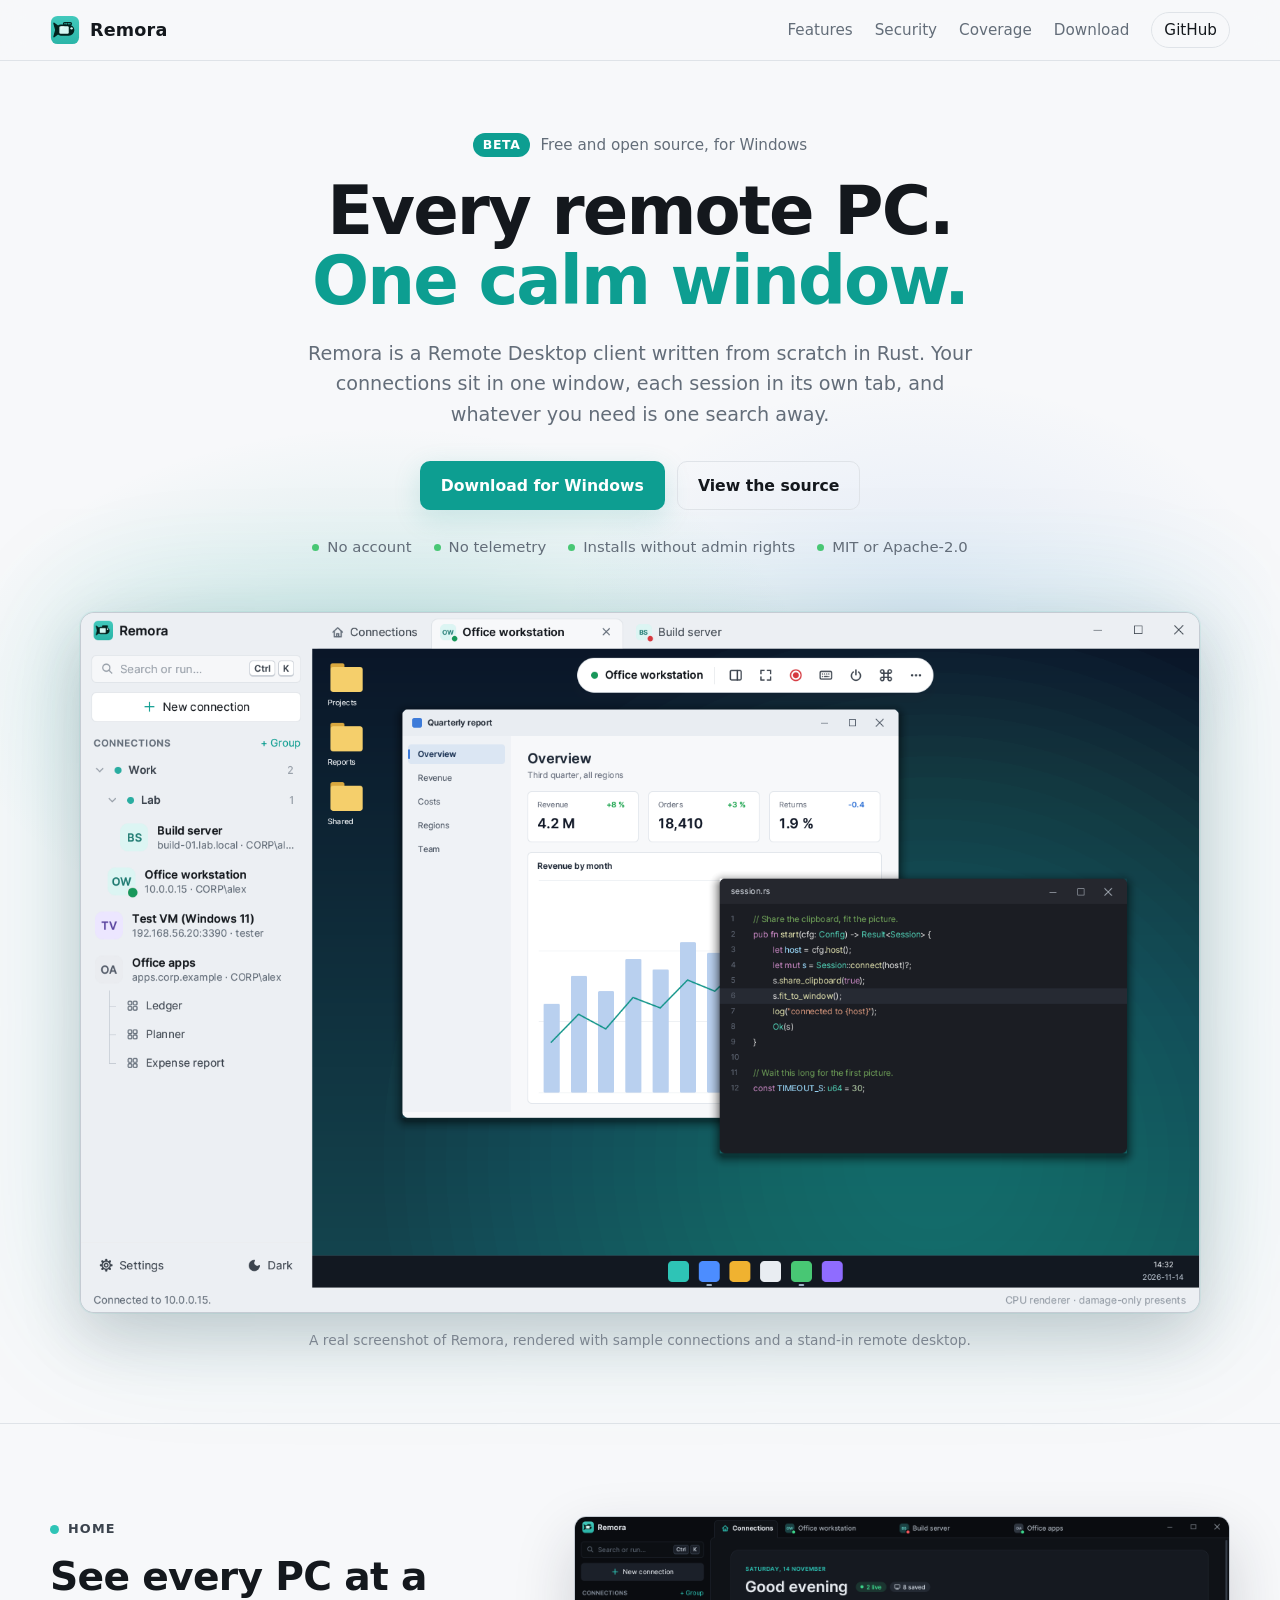
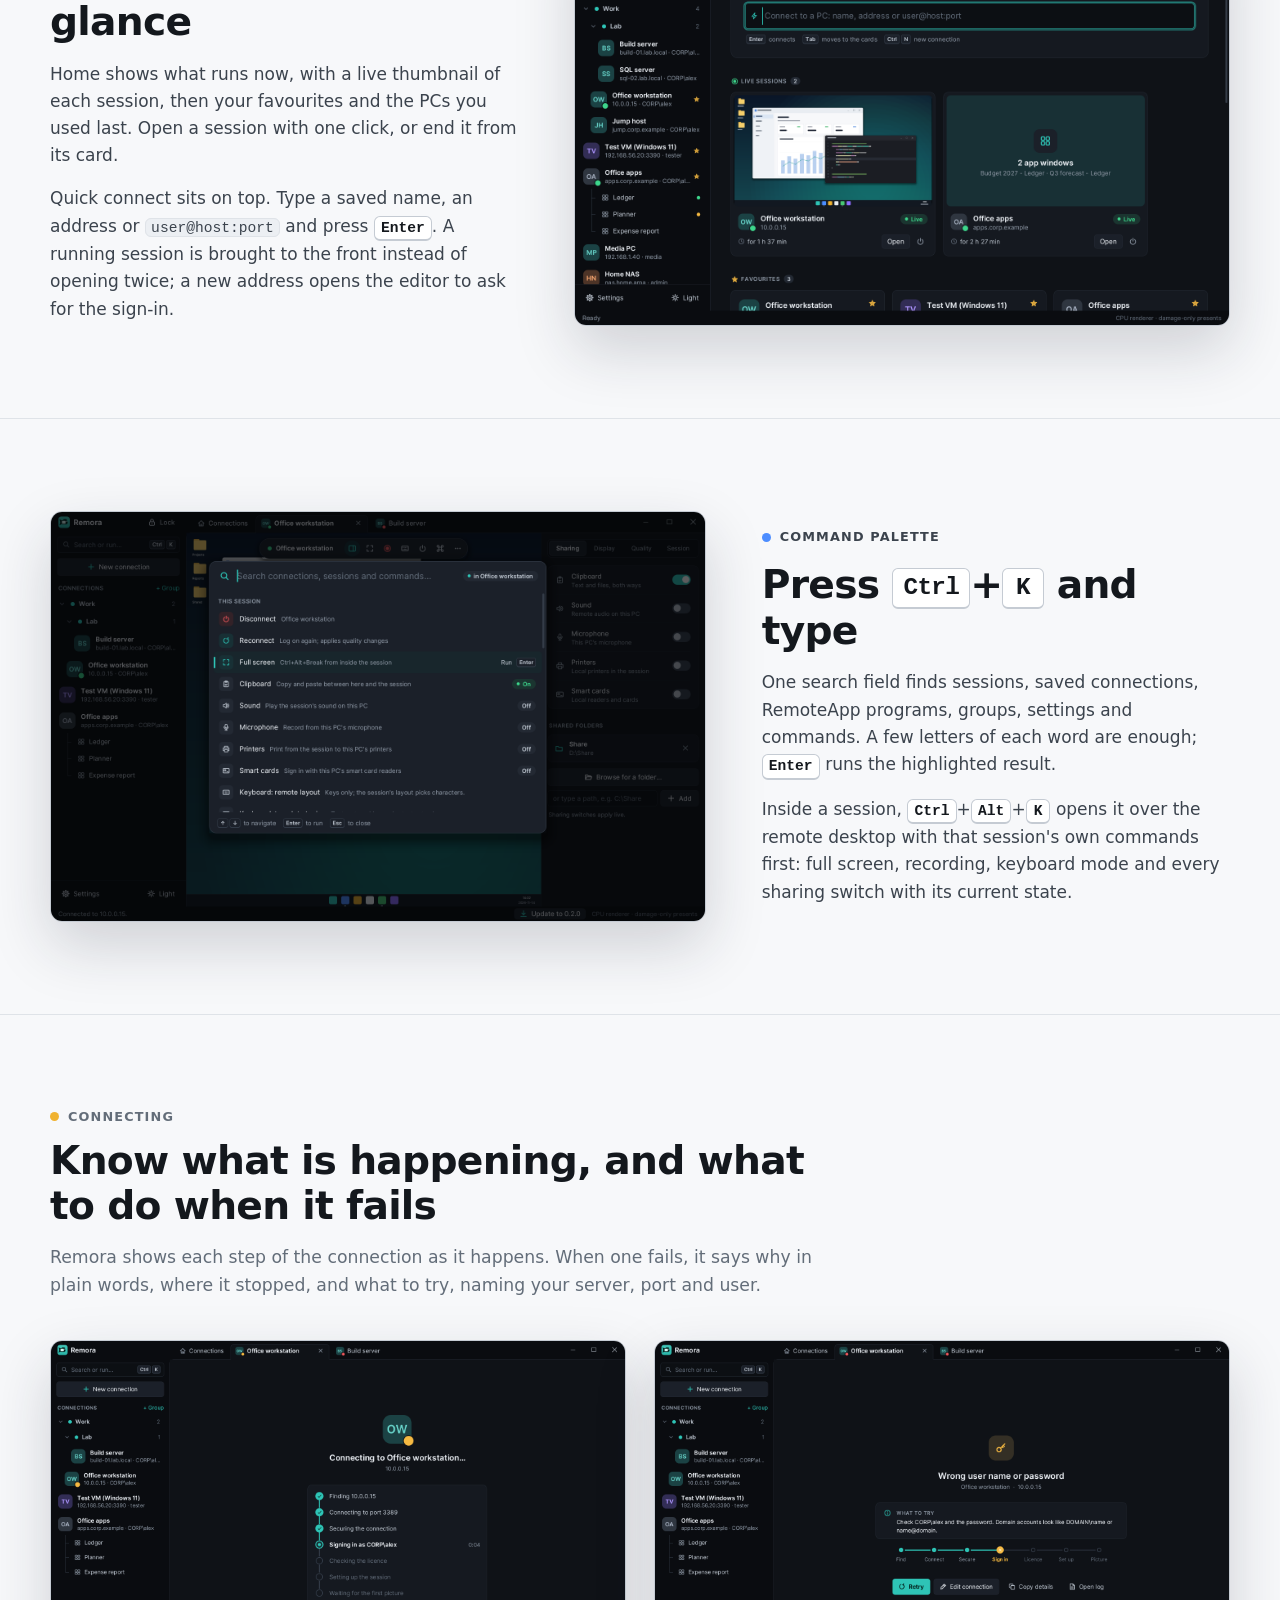
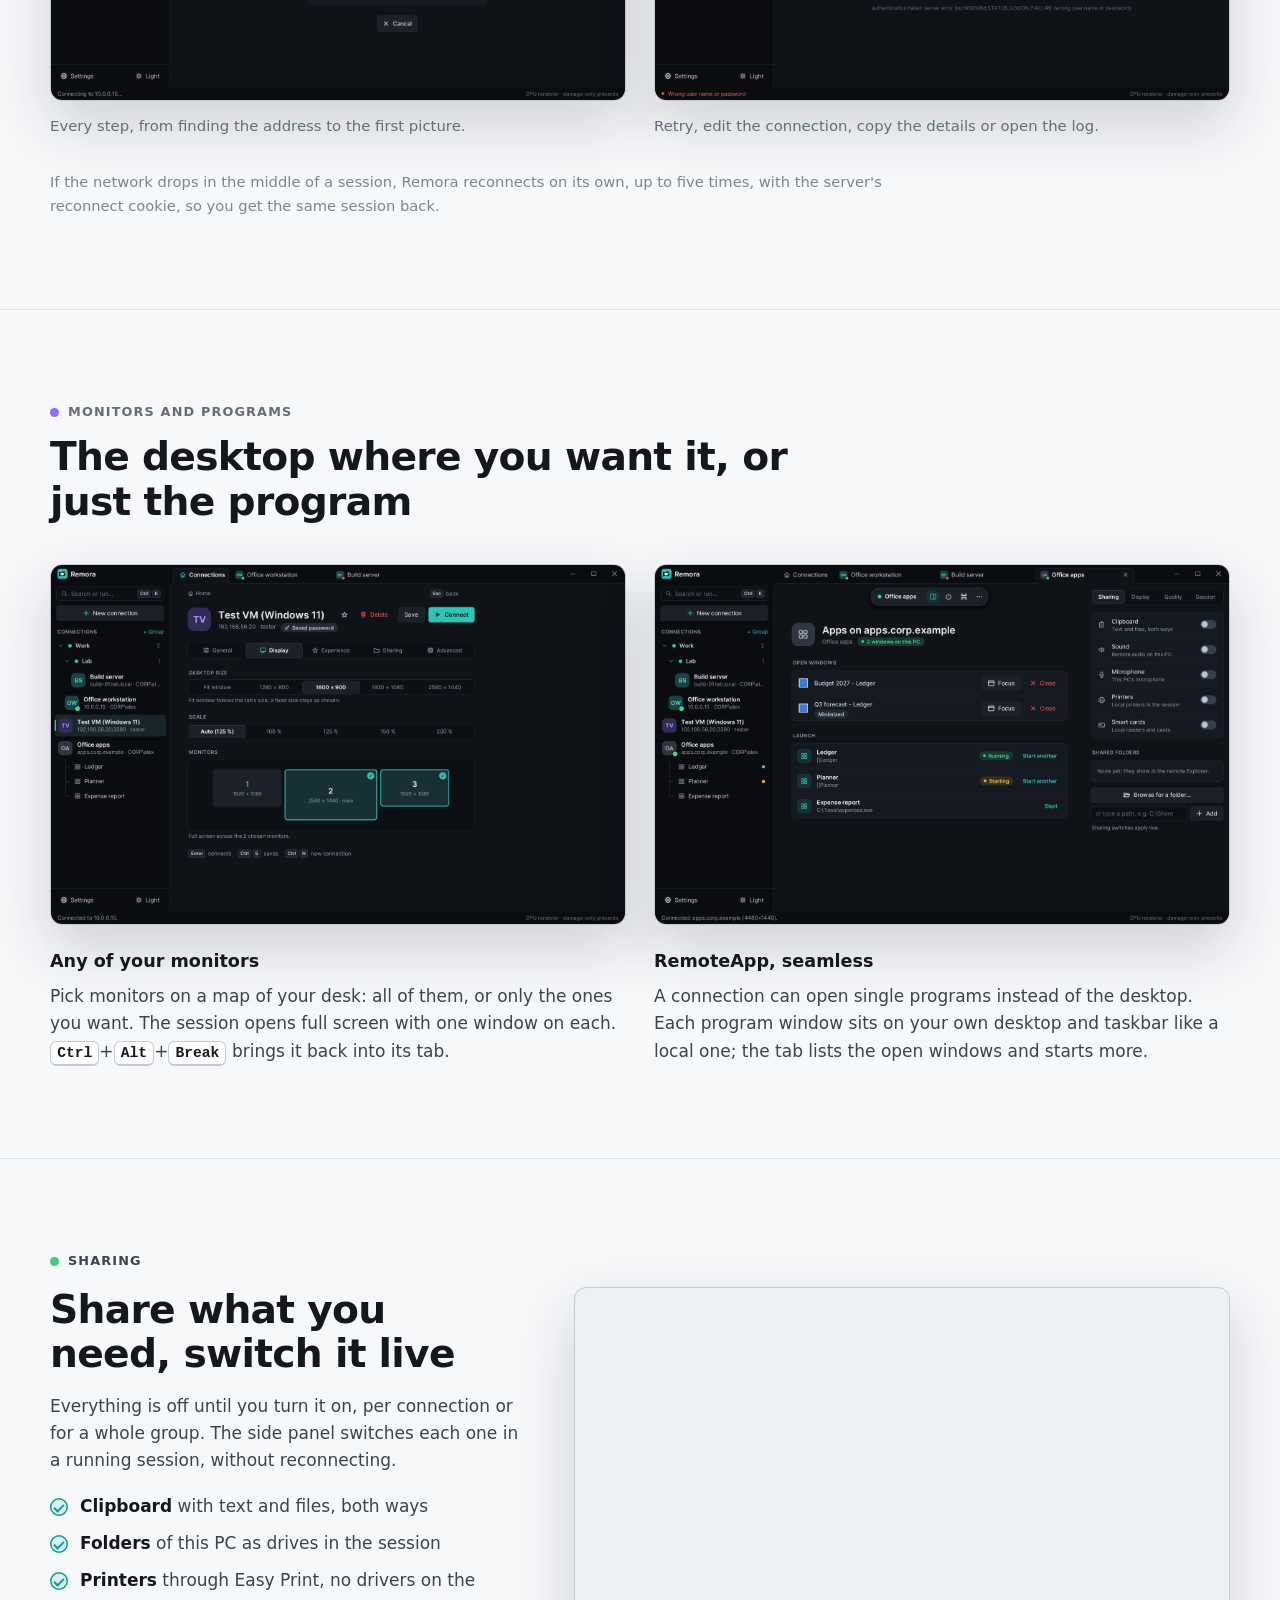
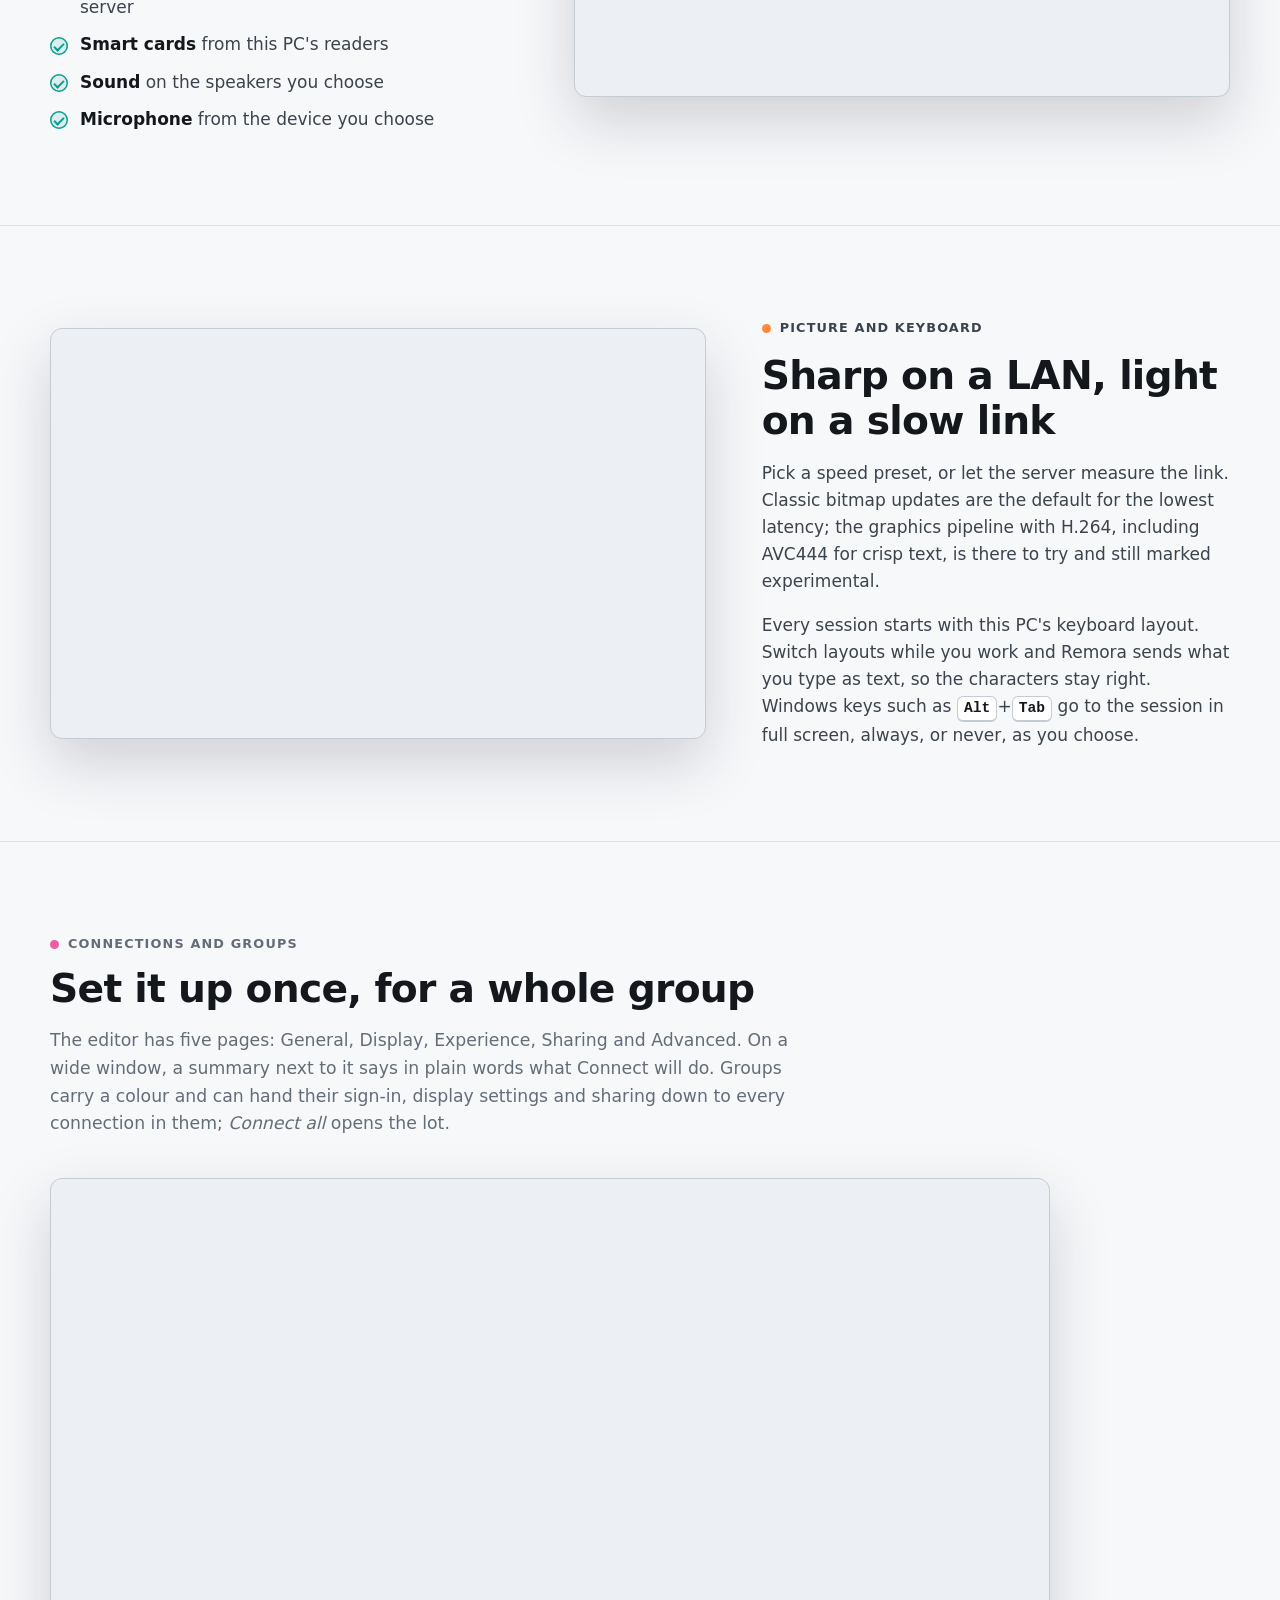
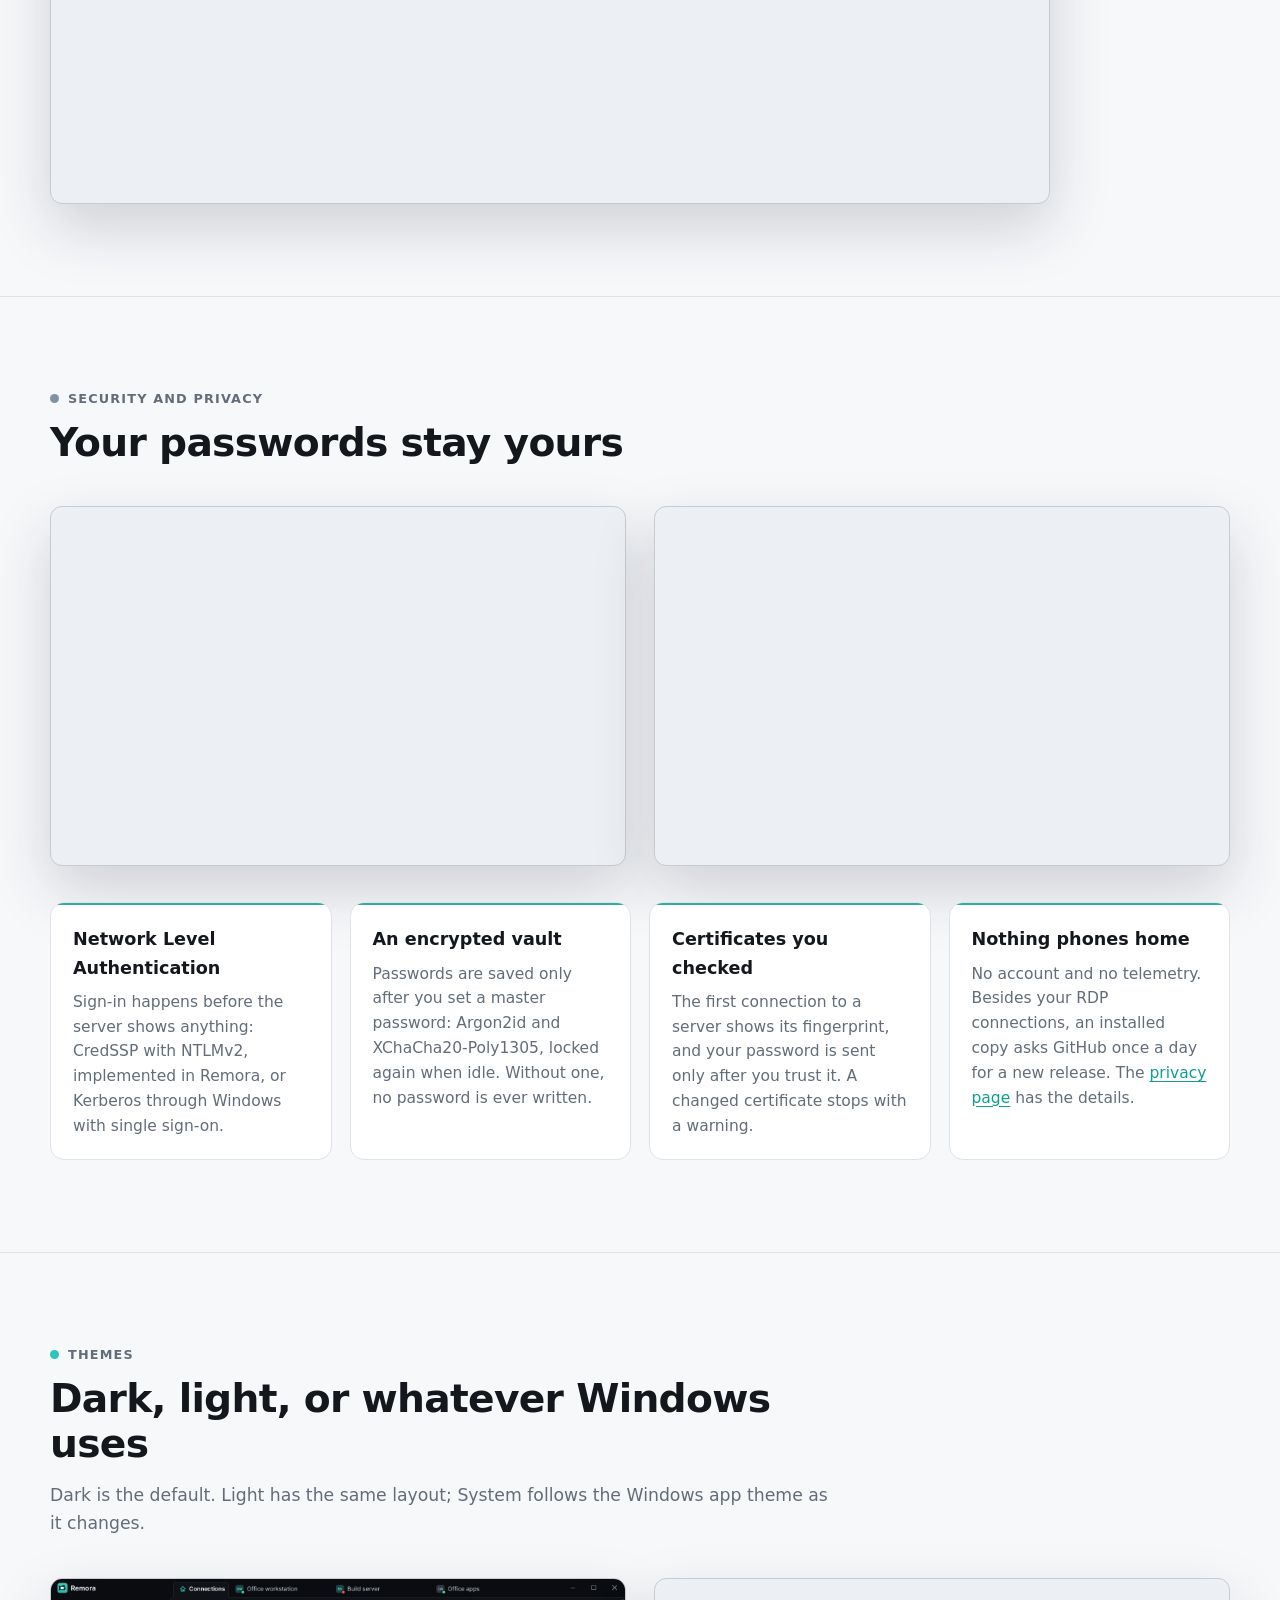
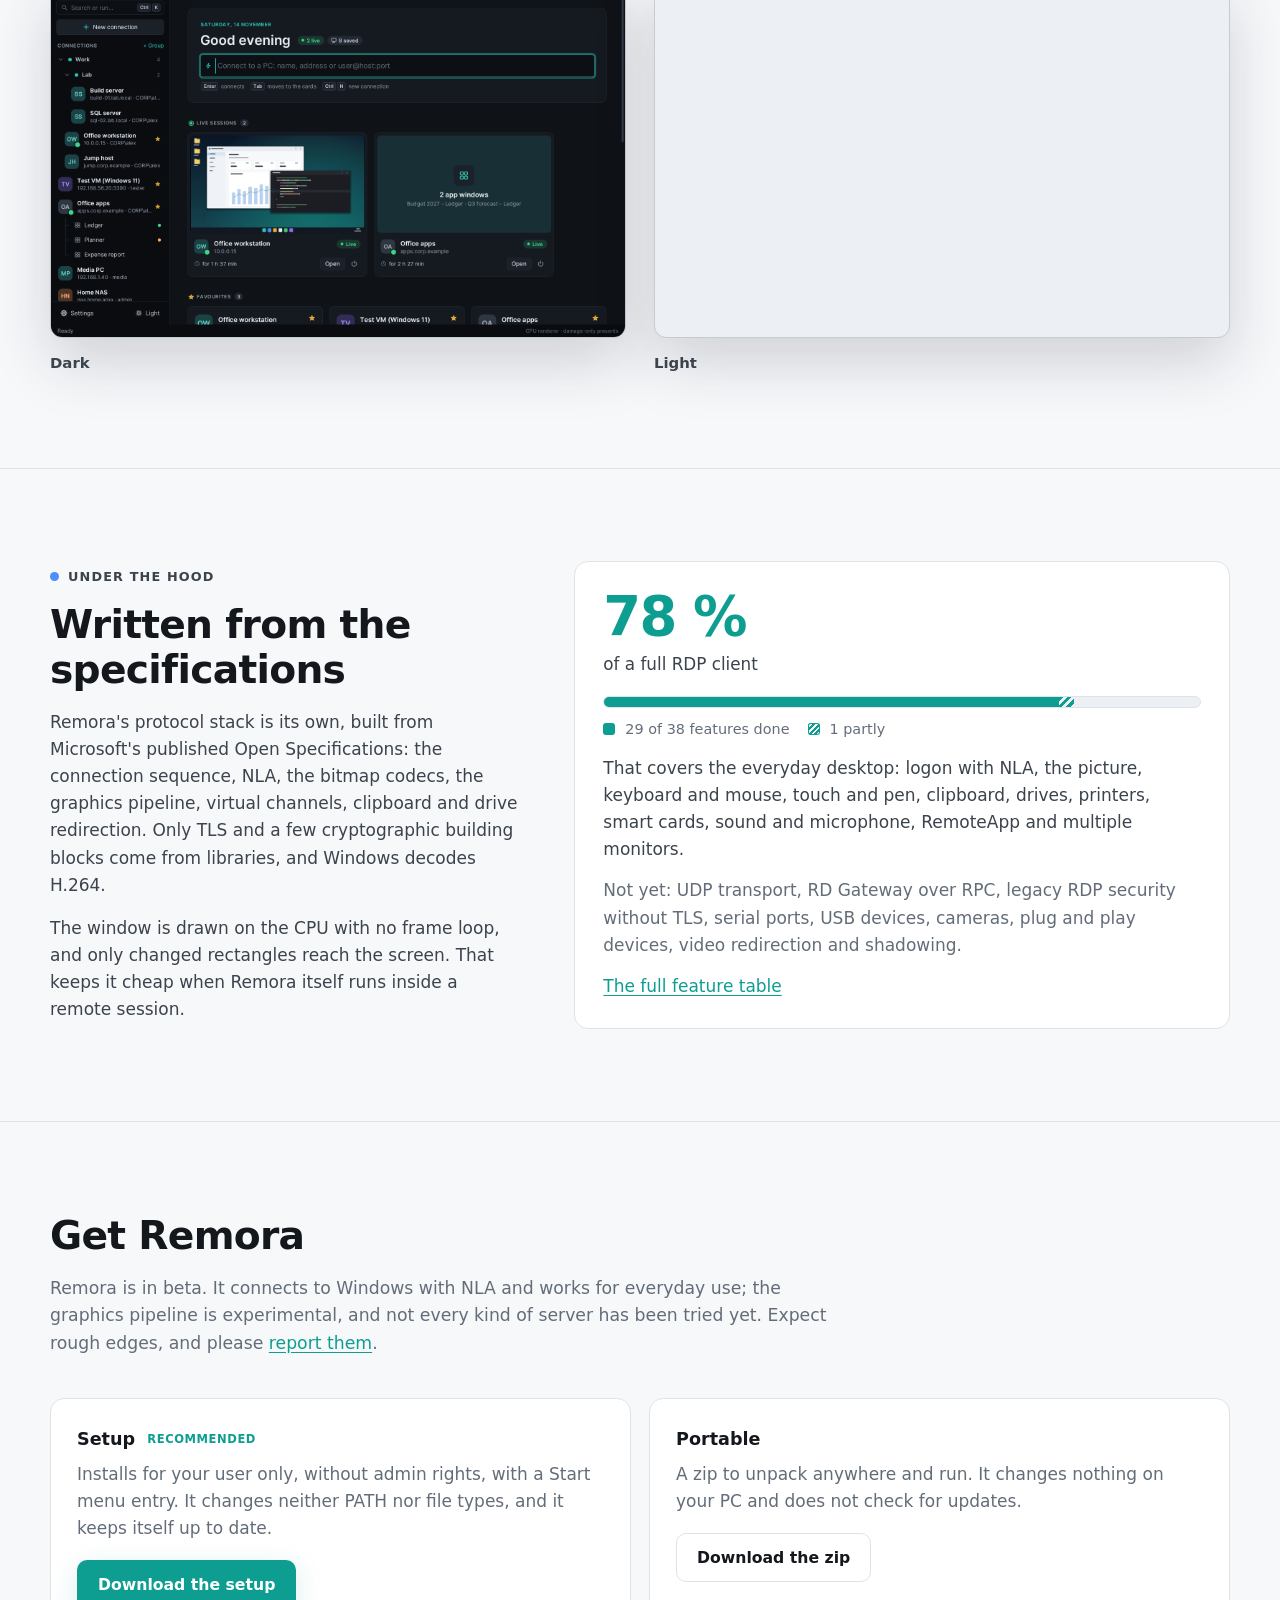
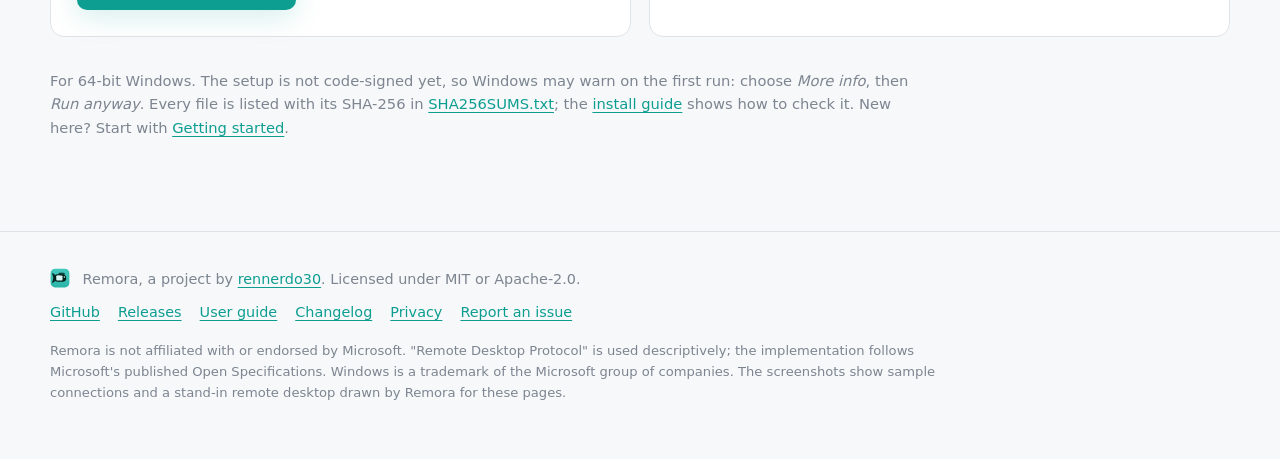
==== website/index.html @ 35a65d6d "website: remora.renner.dev, with a manual GitHub Pages workflow (RDP-34) A static landing page in th" ====
<!doctype html>
<html lang="en">
<head>
  <meta charset="utf-8">
  <meta name="viewport" content="width=device-width, initial-scale=1">
  <title>Remora: every remote PC in one window</title>
  <meta name="description" content="Remora is a free, open-source Remote Desktop client for Windows, written from scratch in Rust. Every connection in one window, live thumbnails, a command palette, live sharing switches and an encrypted password vault.">
  <meta name="color-scheme" content="dark light">
  <meta name="theme-color" content="#0a0c10" media="(prefers-color-scheme: dark)">
  <meta name="theme-color" content="#eceff3" media="(prefers-color-scheme: light)">
  <meta http-equiv="Content-Security-Policy" content="default-src 'self'; img-src 'self'; style-src 'self'; script-src 'self'; connect-src https://api.github.com; base-uri 'none'; form-action 'none'">
  <link rel="canonical" href="https://remora.renner.dev/">
  <link rel="icon" href="/favicon.ico" sizes="any">
  <link rel="icon" href="assets/logo.svg" type="image/svg+xml">
  <link rel="apple-touch-icon" href="assets/icon-180.png">
  <link rel="manifest" href="site.webmanifest">
  <meta property="og:title" content="Remora">
  <meta property="og:description" content="Every remote PC in one window. A free Remote Desktop client for Windows, written from scratch in Rust.">
  <meta property="og:type" content="website">
  <meta property="og:url" content="https://remora.renner.dev/">
  <meta property="og:image" content="https://remora.renner.dev/assets/og.jpg">
  <meta name="twitter:card" content="summary_large_image">
  <link rel="stylesheet" href="style.css">
  <script src="releases.js" defer></script>
</head>
<body>
  <a class="skip" href="#main">Skip to content</a>

  <header class="top">
    <a class="brand" href="#top" aria-label="Remora home">
      <img src="assets/logo.svg" width="30" height="30" alt="">
      <span>Remora</span>
    </a>
    <nav aria-label="Sections">
      <a href="#features">Features</a>
      <a href="#security">Security</a>
      <a href="#coverage">Coverage</a>
      <a href="#download">Download</a>
      <a class="nav-gh" href="https://github.com/rennerdo30/rdp-rs">GitHub</a>
    </nav>
  </header>

  <main id="main">
    <section class="hero" id="top" aria-labelledby="hero-title">
      <div class="hero-copy">
        <p class="kicker"><span class="pill">Beta</span> Free and open source, for Windows</p>
        <h1 id="hero-title">Every remote PC. <em>One calm window.</em></h1>
        <p class="lede">Remora is a Remote Desktop client written from scratch in Rust. Your connections sit in one window, each session in its own tab, and whatever you need is one search away.</p>
        <div class="cta">
          <a class="btn btn-primary" href="#download" data-release="setup">Download for Windows</a>
          <a class="btn btn-ghost" href="https://github.com/rennerdo30/rdp-rs">View the source</a>
        </div>
        <ul class="facts" aria-label="At a glance">
          <li>No account</li>
          <li>No telemetry</li>
          <li>Installs without admin rights</li>
          <li>MIT or Apache-2.0</li>
        </ul>
      </div>
      <figure class="shot shot-hero">
        <picture>
          <source media="(prefers-color-scheme: light)" srcset="assets/shots/hero-light.webp">
          <img src="assets/shots/hero.webp" width="1600" height="1000" alt="Remora with a session open: the connections sidebar on the left, the remote desktop in a tab, and the floating session toolbar at the top with full screen, record, Ctrl+Alt+Del, disconnect and the command palette.">
        </picture>
      </figure>
      <p class="caption">A real screenshot of Remora, rendered with sample connections and a stand-in remote desktop.</p>
    </section>

    <section class="band" id="features" aria-labelledby="home-title">
      <div class="split">
        <div class="prose">
          <p class="eyebrow"><span class="dot dot-teal"></span>Home</p>
          <h2 id="home-title">See every PC at a glance</h2>
          <p>Home shows what runs now, with a live thumbnail of each session, then your favourites and the PCs you used last. Open a session with one click, or end it from its card.</p>
          <p>Quick connect sits on top. Type a saved name, an address or <code>user@host:port</code> and press <kbd>Enter</kbd>. A running session is brought to the front instead of opening twice; a new address opens the editor to ask for the sign-in.</p>
        </div>
        <figure class="shot">
          <img src="assets/shots/home.webp" width="1600" height="1000" loading="lazy" alt="The Home view: a quick connect field, two live sessions with thumbnails and their running time, and the favourites below.">
        </figure>
      </div>
    </section>

    <section class="band" aria-labelledby="palette-title">
      <div class="split split-rev">
        <figure class="shot">
          <img src="assets/shots/palette.webp" width="1600" height="1000" loading="lazy" alt="The command palette over a session, listing this session's commands: disconnect, reconnect, full screen, and the clipboard, sound, microphone, printer and smart card switches with their state.">
        </figure>
        <div class="prose">
          <p class="eyebrow"><span class="dot dot-blue"></span>Command palette</p>
          <h2 id="palette-title">Press <kbd>Ctrl</kbd>+<kbd>K</kbd> and type</h2>
          <p>One search field finds sessions, saved connections, RemoteApp programs, groups, settings and commands. A few letters of each word are enough; <kbd>Enter</kbd> runs the highlighted result.</p>
          <p>Inside a session, <kbd>Ctrl</kbd>+<kbd>Alt</kbd>+<kbd>K</kbd> opens it over the remote desktop with that session's own commands first: full screen, recording, keyboard mode and every sharing switch with its current state.</p>
        </div>
      </div>
    </section>

    <section class="band" aria-labelledby="steps-title">
      <div class="band-head">
        <p class="eyebrow"><span class="dot dot-amber"></span>Connecting</p>
        <h2 id="steps-title">Know what is happening, and what to do when it fails</h2>
        <p class="intro">Remora shows each step of the connection as it happens. When one fails, it says why in plain words, where it stopped, and what to try, naming your server, port and user.</p>
      </div>
      <div class="pair">
        <figure class="shot">
          <img src="assets/shots/connecting.webp" width="1600" height="1000" loading="lazy" alt="Connecting to Office workstation: finding the address, connecting to port 3389 and securing the connection are done; signing in is in progress after four seconds; the licence, session setup and first picture are still to come.">
          <figcaption>Every step, from finding the address to the first picture.</figcaption>
        </figure>
        <figure class="shot">
          <img src="assets/shots/failed.webp" width="1600" height="1000" loading="lazy" alt="Wrong user name or password: a hint to check CORP\alex and the password, the steps with Sign in marked as where it stopped, and the buttons Retry, Edit connection, Copy details and Open log.">
          <figcaption>Retry, edit the connection, copy the details or open the log.</figcaption>
        </figure>
      </div>
      <p class="fine">If the network drops in the middle of a session, Remora reconnects on its own, up to five times, with the server's reconnect cookie, so you get the same session back.</p>
    </section>

    <section class="band" aria-labelledby="screens-title">
      <div class="band-head">
        <p class="eyebrow"><span class="dot dot-violet"></span>Monitors and programs</p>
        <h2 id="screens-title">The desktop where you want it, or just the program</h2>
      </div>
      <div class="pair">
        <article class="card-shot">
          <figure class="shot">
            <img src="assets/shots/monitors.webp" width="1600" height="1000" loading="lazy" alt="The connection editor's Display page: desktop size, scale, and a map of three monitors with two of them chosen.">
          </figure>
          <h3>Any of your monitors</h3>
          <p>Pick monitors on a map of your desk: all of them, or only the ones you want. The session opens full screen with one window on each. <kbd>Ctrl</kbd>+<kbd>Alt</kbd>+<kbd>Break</kbd> brings it back into its tab.</p>
        </article>
        <article class="card-shot">
          <figure class="shot">
            <img src="assets/shots/remoteapp.webp" width="1600" height="1000" loading="lazy" alt="A RemoteApp session: two open program windows with Focus and Close, and the programs to launch, one running and one starting.">
          </figure>
          <h3>RemoteApp, seamless</h3>
          <p>A connection can open single programs instead of the desktop. Each program window sits on your own desktop and taskbar like a local one; the tab lists the open windows and starts more.</p>
        </article>
      </div>
    </section>

    <section class="band" aria-labelledby="sharing-title">
      <div class="split">
        <div class="prose">
          <p class="eyebrow"><span class="dot dot-green"></span>Sharing</p>
          <h2 id="sharing-title">Share what you need, switch it live</h2>
          <p>Everything is off until you turn it on, per connection or for a whole group. The side panel switches each one in a running session, without reconnecting.</p>
          <ul class="ticks">
            <li><strong>Clipboard</strong> with text and files, both ways</li>
            <li><strong>Folders</strong> of this PC as drives in the session</li>
            <li><strong>Printers</strong> through Easy Print, no drivers on the server</li>
            <li><strong>Smart cards</strong> from this PC's readers</li>
            <li><strong>Sound</strong> on the speakers you choose</li>
            <li><strong>Microphone</strong> from the device you choose</li>
          </ul>
        </div>
        <figure class="shot">
          <img src="assets/shots/sharing.webp" width="1600" height="1000" loading="lazy" alt="A session with the side panel open on Sharing: switches for clipboard, sound, microphone, printers and smart cards, and a shared folder D:\Share.">
        </figure>
      </div>
    </section>

    <section class="band" aria-labelledby="quality-title">
      <div class="split split-rev">
        <figure class="shot">
          <img src="assets/shots/quality.webp" width="1600" height="1000" loading="lazy" alt="The Quality panel of a session: connection speed presets from Detect automatically to Modem, colour depth, and switches for desktop background, font smoothing and desktop composition.">
        </figure>
        <div class="prose">
          <p class="eyebrow"><span class="dot dot-orange"></span>Picture and keyboard</p>
          <h2 id="quality-title">Sharp on a LAN, light on a slow link</h2>
          <p>Pick a speed preset, or let the server measure the link. Classic bitmap updates are the default for the lowest latency; the graphics pipeline with H.264, including AVC444 for crisp text, is there to try and still marked experimental.</p>
          <p>Every session starts with this PC's keyboard layout. Switch layouts while you work and Remora sends what you type as text, so the characters stay right. Windows keys such as <kbd>Alt</kbd>+<kbd>Tab</kbd> go to the session in full screen, always, or never, as you choose.</p>
        </div>
      </div>
    </section>

    <section class="band" aria-labelledby="editor-title">
      <div class="band-head">
        <p class="eyebrow"><span class="dot dot-pink"></span>Connections and groups</p>
        <h2 id="editor-title">Set it up once, for a whole group</h2>
        <p class="intro">The editor has five pages: General, Display, Experience, Sharing and Advanced. On a wide window, a summary next to it says in plain words what Connect will do. Groups carry a colour and can hand their sign-in, display settings and sharing down to every connection in them; <em>Connect all</em> opens the lot.</p>
      </div>
      <figure class="shot shot-wide">
        <img src="assets/shots/editor.webp" width="1800" height="1125" loading="lazy" alt="The connection editor on its General page with name, host, group, desktop or apps, and sign-in, and a summary column: opens the whole desktop, spans 2 monitors, LAN quality, shares clipboard and sound, signs in as tester, direct connection.">
      </figure>
    </section>

    <section class="band" id="security" aria-labelledby="security-title">
      <div class="band-head">
        <p class="eyebrow"><span class="dot dot-slate"></span>Security and privacy</p>
        <h2 id="security-title">Your passwords stay yours</h2>
      </div>
      <div class="pair">
        <figure class="shot">
          <img src="assets/shots/vault.webp" width="1600" height="1000" loading="lazy" alt="Settings: the vault with unlock on this PC, master password change, automatic lock after 15 minutes, and encrypted export.">
        </figure>
        <figure class="shot">
          <img src="assets/shots/certificate.webp" width="1600" height="1000" loading="lazy" alt="Verify the server: the first connection to 10.0.0.15 shows the certificate's SHA-256 fingerprint with Cancel and Trust and connect.">
        </figure>
      </div>
      <ul class="grid4">
        <li>
          <h3>Network Level Authentication</h3>
          <p>Sign-in happens before the server shows anything: CredSSP with NTLMv2, implemented in Remora, or Kerberos through Windows with single sign-on.</p>
        </li>
        <li>
          <h3>An encrypted vault</h3>
          <p>Passwords are saved only after you set a master password: Argon2id and XChaCha20-Poly1305, locked again when idle. Without one, no password is ever written.</p>
        </li>
        <li>
          <h3>Certificates you checked</h3>
          <p>The first connection to a server shows its fingerprint, and your password is sent only after you trust it. A changed certificate stops with a warning.</p>
        </li>
        <li>
          <h3>Nothing phones home</h3>
          <p>No account and no telemetry. Besides your RDP connections, an installed copy asks GitHub once a day for a new release. The <a href="privacy.html">privacy page</a> has the details.</p>
        </li>
      </ul>
    </section>

    <section class="band" aria-labelledby="themes-title">
      <div class="band-head">
        <p class="eyebrow"><span class="dot dot-teal"></span>Themes</p>
        <h2 id="themes-title">Dark, light, or whatever Windows uses</h2>
        <p class="intro">Dark is the default. Light has the same layout; System follows the Windows app theme as it changes.</p>
      </div>
      <div class="pair themes">
        <figure class="shot">
          <img src="assets/shots/home.webp" width="1600" height="1000" loading="lazy" alt="The Home view in the dark theme.">
          <figcaption>Dark</figcaption>
        </figure>
        <figure class="shot">
          <img src="assets/shots/home-light.webp" width="1600" height="1000" loading="lazy" alt="The Home view in the light theme.">
          <figcaption>Light</figcaption>
        </figure>
      </div>
    </section>

    <section class="band" id="coverage" aria-labelledby="coverage-title">
      <div class="split">
        <div class="prose">
          <p class="eyebrow"><span class="dot dot-blue"></span>Under the hood</p>
          <h2 id="coverage-title">Written from the specifications</h2>
          <p>Remora's protocol stack is its own, built from Microsoft's published Open Specifications: the connection sequence, NLA, the bitmap codecs, the graphics pipeline, virtual channels, clipboard and drive redirection. Only TLS and a few cryptographic building blocks come from libraries, and Windows decodes H.264.</p>
          <p>The window is drawn on the CPU with no frame loop, and only changed rectangles reach the screen. That keeps it cheap when Remora itself runs inside a remote session.</p>
        </div>
        <div class="coverage">
          <p class="coverage-num"><strong>78 %</strong> of a full RDP client</p>
          <div class="meter" role="img" aria-label="29 of 38 features done, 1 partly done"><span class="meter-done"></span><span class="meter-part"></span></div>
          <p class="coverage-legend"><span class="key key-done"></span>29 of 38 features done <span class="key key-part"></span>1 partly</p>
          <p>That covers the everyday desktop: logon with NLA, the picture, keyboard and mouse, touch and pen, clipboard, drives, printers, smart cards, sound and microphone, RemoteApp and multiple monitors.</p>
          <p class="muted">Not yet: UDP transport, RD Gateway over RPC, legacy RDP security without TLS, serial ports, USB devices, cameras, plug and play devices, video redirection and shadowing.</p>
          <p><a href="https://github.com/rennerdo30/rdp-rs#rdp-coverage-about-78-">The full feature table</a></p>
        </div>
      </div>
    </section>

    <section class="band download" id="download" aria-labelledby="download-title">
      <div class="band-head">
        <h2 id="download-title">Get Remora</h2>
        <p class="intro">Remora is in beta. It connects to Windows with NLA and works for everyday use; the graphics pipeline is experimental, and not every kind of server has been tried yet. Expect rough edges, and please <a href="https://github.com/rennerdo30/rdp-rs/issues">report them</a>. <span data-release="found" hidden>The newest release is <strong data-release="version"></strong>, from <span data-release="date"></span>.</span></p>
      </div>
      <div class="dl-grid">
        <div class="dl">
          <h3>Setup <span class="tag">recommended</span></h3>
          <p>Installs for your user only, without admin rights, with a Start menu entry. It changes neither PATH nor file types, and it keeps itself up to date.</p>
          <p class="cta"><a class="btn btn-primary" href="https://github.com/rennerdo30/rdp-rs/releases" data-release="setup">Download the setup</a></p>
        </div>
        <div class="dl">
          <h3>Portable</h3>
          <p>A zip to unpack anywhere and run. It changes nothing on your PC and does not check for updates.</p>
          <p class="cta"><a class="btn" href="https://github.com/rennerdo30/rdp-rs/releases" data-release="zip">Download the zip</a></p>
        </div>
      </div>
      <p class="fine">For 64-bit Windows. The setup is not code-signed yet, so Windows may warn on the first run: choose <em>More info</em>, then <em>Run anyway</em>. Every file is listed with its SHA-256 in <a href="https://github.com/rennerdo30/rdp-rs/releases" data-release="sums">SHA256SUMS.txt</a>; the <a href="https://github.com/rennerdo30/rdp-rs/blob/main/docs/INSTALL.md">install guide</a> shows how to check it. New here? Start with <a href="https://github.com/rennerdo30/rdp-rs/blob/main/docs/GETTING-STARTED.md">Getting started</a>.</p>
    </section>
  </main>

  <footer class="foot">
    <p><img src="assets/logo.svg" width="20" height="20" alt=""> Remora, a project by <a href="https://github.com/rennerdo30">rennerdo30</a>. Licensed under MIT or Apache-2.0.</p>
    <p><a href="https://github.com/rennerdo30/rdp-rs">GitHub</a> <a href="https://github.com/rennerdo30/rdp-rs/releases">Releases</a> <a href="https://github.com/rennerdo30/rdp-rs/blob/main/docs/USER-GUIDE.md">User guide</a> <a href="https://github.com/rennerdo30/rdp-rs/blob/main/CHANGELOG.md">Changelog</a> <a href="privacy.html">Privacy</a> <a href="https://github.com/rennerdo30/rdp-rs/issues">Report an issue</a></p>
    <p class="legal">Remora is not affiliated with or endorsed by Microsoft. "Remote Desktop Protocol" is used descriptively; the implementation follows Microsoft's published Open Specifications. Windows is a trademark of the Microsoft group of companies. The screenshots show sample connections and a stand-in remote desktop drawn by Remora for these pages.</p>
  </footer>
</body>
</html>
---- website/style.css ----
/* Remora homepage. The app's own palette: a blue-black dark theme with a teal
   accent (crates/.../theme.rs), and the light theme when the system asks. */
:root {
  --bg: #0a0c10;
  --bg-2: #0f1217;
  --card: #151920;
  --raised: #1b2029;
  --line: #252b35;
  --line-strong: #37404d;
  --text: #e9edf2;
  --text-2: #bcc4ce;
  --muted: #8a94a1;
  --faint: #5f6976;
  --accent: #2ec4b6;
  --accent-hover: #55d9cc;
  --on-accent: #03211d;
  --accent-soft: rgba(46, 196, 182, 0.14);
  --glow: rgba(46, 196, 182, 0.2);
  --glow-2: rgba(76, 141, 255, 0.14);
  --shadow: 0 30px 80px rgba(0, 0, 0, 0.55);
  --teal: #2ec4b6;
  --blue: #4c8dff;
  --violet: #8f6cff;
  --pink: #ec5fa6;
  --orange: #ff8a3d;
  --amber: #f0b230;
  --green: #48c774;
  --slate: #8391a7;
  --radius: 14px;
  --wrap: 1180px;
  color-scheme: dark;
}

@media (prefers-color-scheme: light) {
  :root {
    --bg: #f7f8fa;
    --bg-2: #eceff3;
    --card: #ffffff;
    --raised: #ffffff;
    --line: #dfe3e8;
    --line-strong: #c5cbd3;
    --text: #14181d;
    --text-2: #3b434d;
    --muted: #636d79;
    --faint: #7c8590;
    --accent: #0d9e91;
    --accent-hover: #0b897e;
    --on-accent: #ffffff;
    --accent-soft: rgba(13, 158, 145, 0.11);
    --glow: rgba(13, 158, 145, 0.16);
    --glow-2: rgba(43, 116, 219, 0.1);
    --shadow: 0 24px 60px rgba(26, 34, 48, 0.18);
    color-scheme: light;
  }
}

* { box-sizing: border-box; }
html { scroll-behavior: smooth; scroll-padding-top: 72px; }
@media (prefers-reduced-motion: reduce) { html { scroll-behavior: auto; } }

body {
  margin: 0;
  background: var(--bg);
  color: var(--text);
  font: 17px/1.6 "Segoe UI Variable Text", "Segoe UI", system-ui, -apple-system, "Helvetica Neue", Arial, sans-serif;
  -webkit-font-smoothing: antialiased;
  overflow-x: hidden;
}

a { color: var(--accent); text-underline-offset: 3px; }
a:hover { color: var(--accent-hover); text-decoration-thickness: 2px; }
img { max-width: 100%; height: auto; display: block; }
code, kbd { font-family: "Cascadia Mono", "Cascadia Code", Consolas, ui-monospace, monospace; font-size: 0.86em; }
code { background: var(--bg-2); border: 1px solid var(--line); border-radius: 6px; padding: 0.05em 0.35em; }
kbd {
  display: inline-block;
  min-width: 1.7em;
  padding: 0 0.42em;
  border: 1px solid var(--line-strong);
  border-bottom-width: 2px;
  border-radius: 6px;
  background: var(--raised);
  color: var(--text);
  text-align: center;
  line-height: 1.55;
  font-weight: 600;
}
h2 kbd { font-size: 0.62em; vertical-align: 0.18em; }

.skip { position: absolute; left: -9999px; }
.skip:focus { left: 16px; top: 12px; z-index: 10; background: var(--card); padding: 8px 12px; border-radius: 8px; }
:focus-visible { outline: 2px solid var(--accent); outline-offset: 3px; border-radius: 4px; }

/* Header */
.top {
  position: sticky;
  top: 0;
  z-index: 5;
  display: flex;
  align-items: center;
  justify-content: space-between;
  gap: 16px;
  padding: 12px max(16px, calc((100vw - var(--wrap)) / 2));
  background: color-mix(in srgb, var(--bg) 86%, transparent);
  backdrop-filter: blur(12px);
  border-bottom: 1px solid var(--line);
}
.brand { display: flex; align-items: center; gap: 10px; color: var(--text); text-decoration: none; font-weight: 650; font-size: 1.1rem; letter-spacing: 0.01em; }
.brand:hover { color: var(--text); }
.top nav { display: flex; align-items: center; gap: 22px; }
.top nav a { color: var(--muted); text-decoration: none; font-size: 0.95rem; }
.top nav a:hover { color: var(--text); }
.top nav .nav-gh { color: var(--text); border: 1px solid var(--line); padding: 5px 12px; border-radius: 999px; }
@media (max-width: 760px) {
  .top nav a:not(.nav-gh) { display: none; }
}

main > section { padding-left: max(16px, calc((100vw - var(--wrap)) / 2)); padding-right: max(16px, calc((100vw - var(--wrap)) / 2)); }

/* Hero */
.hero {
  position: relative;
  padding-top: 72px;
  padding-bottom: 72px;
  isolation: isolate;
}
.hero::before {
  content: "";
  position: absolute;
  inset: 0 0 auto 0;
  height: 900px;
  background:
    radial-gradient(48% 42% at 30% 70%, var(--glow), transparent 70%),
    radial-gradient(40% 38% at 72% 62%, var(--glow-2), transparent 70%);
  z-index: -1;
}
.hero-copy { max-width: 860px; margin: 0 auto 52px; text-align: center; }
.kicker { color: var(--muted); font-size: 0.95rem; margin: 0 0 18px; display: flex; gap: 10px; align-items: center; justify-content: center; }
.pill { display: inline-block; padding: 2px 10px; border-radius: 999px; background: var(--accent); color: var(--on-accent); font-weight: 700; font-size: 0.78rem; letter-spacing: 0.05em; text-transform: uppercase; }
h1 { font-size: clamp(2.3rem, 5.6vw, 4.2rem); line-height: 1.05; letter-spacing: -0.028em; margin: 0 0 22px; font-weight: 750; }
h1 em { font-style: normal; color: var(--accent); display: block; }
.lede { font-size: 1.2rem; color: var(--muted); margin: 0 auto 30px; max-width: 680px; }
.cta { display: flex; flex-wrap: wrap; gap: 12px; justify-content: center; margin: 0; }
.facts { list-style: none; display: flex; flex-wrap: wrap; justify-content: center; gap: 8px 22px; margin: 26px 0 0; padding: 0; color: var(--muted); font-size: 0.93rem; }
.facts li { display: flex; align-items: center; gap: 8px; }
.facts li::before { content: ""; width: 7px; height: 7px; border-radius: 50%; background: var(--green); }
.caption { text-align: center; color: var(--faint); font-size: 0.86rem; margin: 16px 0 0; }

.btn {
  display: inline-flex;
  align-items: center;
  gap: 8px;
  padding: 11px 20px;
  border-radius: 10px;
  border: 1px solid var(--line);
  background: var(--card);
  color: var(--text);
  text-decoration: none;
  font-weight: 600;
  font-size: 0.98rem;
  transition: transform 0.12s ease, box-shadow 0.12s ease, background 0.12s ease;
}
.btn:hover { color: var(--text); transform: translateY(-1px); }
.btn-primary { border-color: transparent; background: var(--accent); color: var(--on-accent); box-shadow: 0 8px 28px var(--glow); }
.btn-primary:hover { background: var(--accent-hover); color: var(--on-accent); }
.btn-ghost { background: transparent; }
@media (prefers-reduced-motion: reduce) { .btn { transition: none; } .btn:hover { transform: none; } }

/* Screenshots */
.shot { margin: 0; }
.shot img {
  border-radius: 12px;
  border: 1px solid var(--line-strong);
  background: var(--bg-2);
  box-shadow: var(--shadow);
}
.shot-hero { max-width: 1120px; margin: 0 auto; }
.shot-hero img { border-radius: var(--radius); box-shadow: var(--shadow), 0 0 0 1px rgba(46, 196, 182, 0.08), 0 0 140px var(--glow); }
.shot-wide { max-width: 1000px; }
.shot figcaption { color: var(--muted); font-size: 0.93rem; margin-top: 14px; }

/* Bands */
.band { padding-top: 92px; padding-bottom: 92px; border-top: 1px solid var(--line); }
.band-head { max-width: 780px; margin-bottom: 40px; }
h2 { font-size: clamp(1.7rem, 3.2vw, 2.45rem); line-height: 1.14; letter-spacing: -0.018em; margin: 0 0 16px; }
h3 { font-size: 1.1rem; margin: 0 0 8px; }
.intro { color: var(--muted); font-size: 1.08rem; margin: 0; }
.fine { color: var(--faint); font-size: 0.92rem; max-width: 860px; margin: 32px 0 0; }
.muted { color: var(--faint); }
.eyebrow { display: flex; align-items: center; gap: 9px; margin: 0 0 12px; color: var(--muted); font-size: 0.8rem; font-weight: 700; letter-spacing: 0.09em; text-transform: uppercase; }

/* Group-colour dots, as in the app's sidebar. */
.dot { width: 9px; height: 9px; border-radius: 50%; display: inline-block; }
.dot-teal { background: var(--teal); }
.dot-blue { background: var(--blue); }
.dot-violet { background: var(--violet); }
.dot-pink { background: var(--pink); }
.dot-orange { background: var(--orange); }
.dot-amber { background: var(--amber); }
.dot-green { background: var(--green); }
.dot-slate { background: var(--slate); }

.split { display: grid; grid-template-columns: minmax(0, 5fr) minmax(0, 7fr); gap: 56px; align-items: center; }
.split-rev { grid-template-columns: minmax(0, 7fr) minmax(0, 5fr); }
.prose p { color: var(--text-2); margin: 0 0 16px; }
.prose p:last-child { margin-bottom: 0; }
@media (max-width: 900px) {
  .split, .split-rev { grid-template-columns: 1fr; gap: 32px; }
  .split-rev .shot { order: 2; }
}

.pair { display: grid; grid-template-columns: repeat(2, minmax(0, 1fr)); gap: 28px; }
@media (max-width: 760px) { .pair { grid-template-columns: 1fr; } }
.card-shot h3 { margin-top: 22px; }
.card-shot p { color: var(--text-2); margin: 0; }
.themes figcaption { font-weight: 600; color: var(--text-2); }

.ticks { list-style: none; margin: 18px 0 0; padding: 0; display: grid; gap: 10px; }
.ticks li { position: relative; padding-left: 30px; color: var(--text-2); }
.ticks li::before {
  content: "";
  position: absolute;
  left: 0;
  top: 0.32em;
  width: 18px;
  height: 18px;
  border-radius: 50%;
  background: var(--accent-soft);
  box-shadow: inset 0 0 0 1.5px var(--accent);
}
.ticks li::after {
  content: "";
  position: absolute;
  left: 6px;
  top: calc(0.32em + 4px);
  width: 4px;
  height: 8px;
  border: solid var(--accent);
  border-width: 0 2px 2px 0;
  transform: rotate(45deg);
}
.ticks strong { color: var(--text); font-weight: 600; }

.grid4 { list-style: none; margin: 36px 0 0; padding: 0; display: grid; grid-template-columns: repeat(auto-fit, minmax(250px, 1fr)); gap: 18px; }
.grid4 li { background: var(--card); border: 1px solid var(--line); border-radius: var(--radius); padding: 22px 22px 20px; position: relative; overflow: hidden; }
.grid4 li::before { content: ""; position: absolute; left: 0; top: 0; right: 0; height: 2px; background: var(--accent); opacity: 0.85; }
.grid4 p { color: var(--muted); margin: 0; font-size: 0.97rem; }

/* Coverage */
.coverage { background: var(--card); border: 1px solid var(--line); border-radius: var(--radius); padding: 28px; }
.coverage p { color: var(--text-2); margin: 0 0 14px; }
.coverage p:last-child { margin: 0; }
.coverage .muted { color: var(--muted); }
.coverage-num { font-size: 1.05rem; }
.coverage-num strong { display: block; font-size: 3.4rem; line-height: 1; letter-spacing: -0.03em; color: var(--accent); margin-bottom: 6px; }
.meter { display: flex; height: 12px; border-radius: 999px; background: var(--bg-2); border: 1px solid var(--line); overflow: hidden; margin: 18px 0 10px; }
/* 29 done and 1 partly of 38. */
.meter-done { width: 76.3%; background: var(--accent); }
.meter-part { width: 2.6%; background: repeating-linear-gradient(135deg, var(--accent) 0 3px, transparent 3px 6px); }
.coverage-legend { display: flex; flex-wrap: wrap; align-items: center; gap: 6px 10px; font-size: 0.9rem; color: var(--muted) !important; }
.key { width: 12px; height: 12px; border-radius: 3px; display: inline-block; }
.key-done { background: var(--accent); }
.key-part { background: repeating-linear-gradient(135deg, var(--accent) 0 2px, transparent 2px 4px); box-shadow: inset 0 0 0 1px var(--accent); margin-left: 8px; }

/* Download */
.dl-grid { display: grid; grid-template-columns: repeat(auto-fit, minmax(300px, 1fr)); gap: 18px; }
.dl { background: var(--card); border: 1px solid var(--line); border-radius: var(--radius); padding: 26px; }
.dl p { color: var(--muted); margin: 0 0 18px; }
.dl .cta { justify-content: flex-start; margin: 0; }
.tag { font-size: 0.72rem; font-weight: 700; text-transform: uppercase; letter-spacing: 0.05em; color: var(--accent); margin-left: 6px; vertical-align: 2px; }

/* Footer */
.foot { border-top: 1px solid var(--line); padding: 36px max(16px, calc((100vw - var(--wrap)) / 2)) 48px; color: var(--faint); font-size: 0.9rem; background: var(--bg); }
.foot p { margin: 0 0 10px; display: flex; flex-wrap: wrap; gap: 8px 18px; align-items: center; }
.foot p:first-child { display: block; }
.foot p:first-child img { display: inline-block; vertical-align: -4px; margin-right: 8px; border-radius: 5px; }
.foot .legal { display: block; max-width: 900px; font-size: 0.82rem; margin-top: 16px; }

/* Text pages (privacy) */
.doc { max-width: 760px; margin: 0 auto; padding: 56px 16px 72px; }
.doc h1 { font-size: 2.4rem; }
.doc h2 { font-size: 1.3rem; margin-top: 34px; }
.doc p, .doc li { color: var(--text-2); }
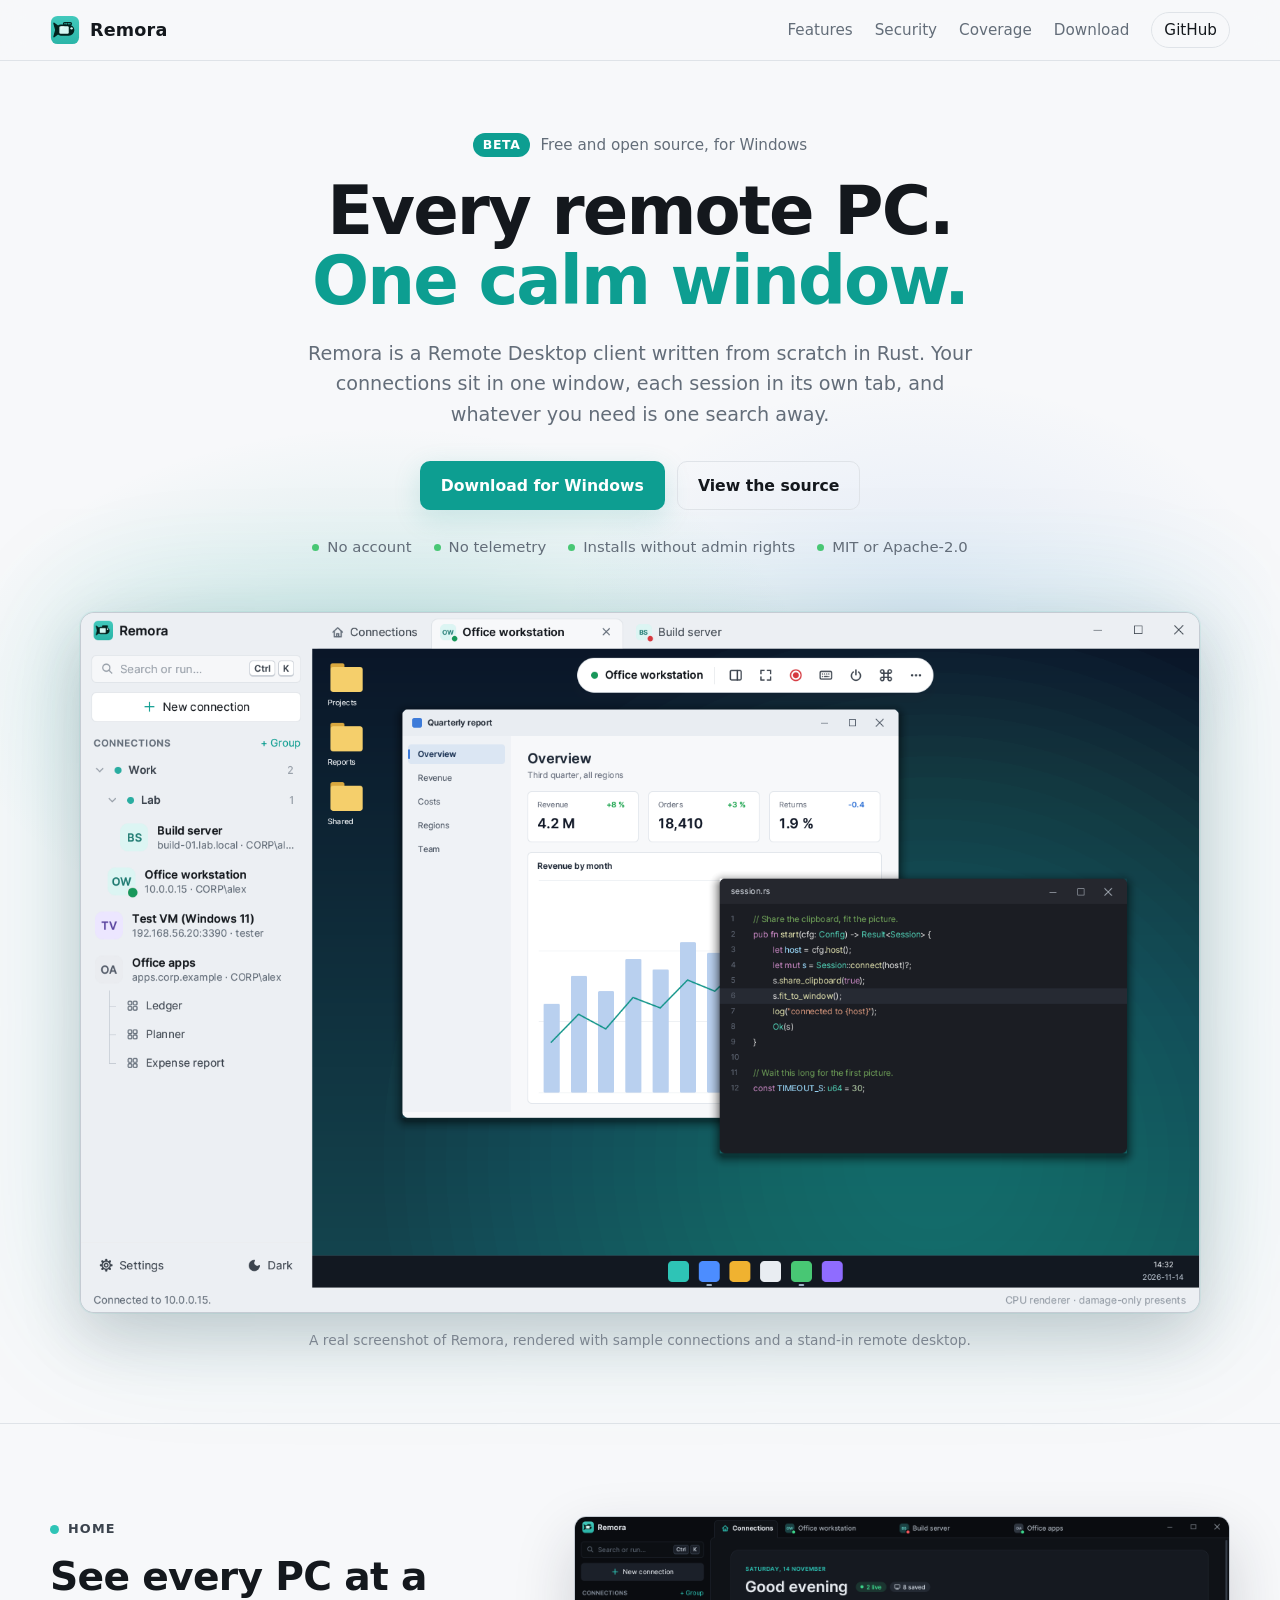
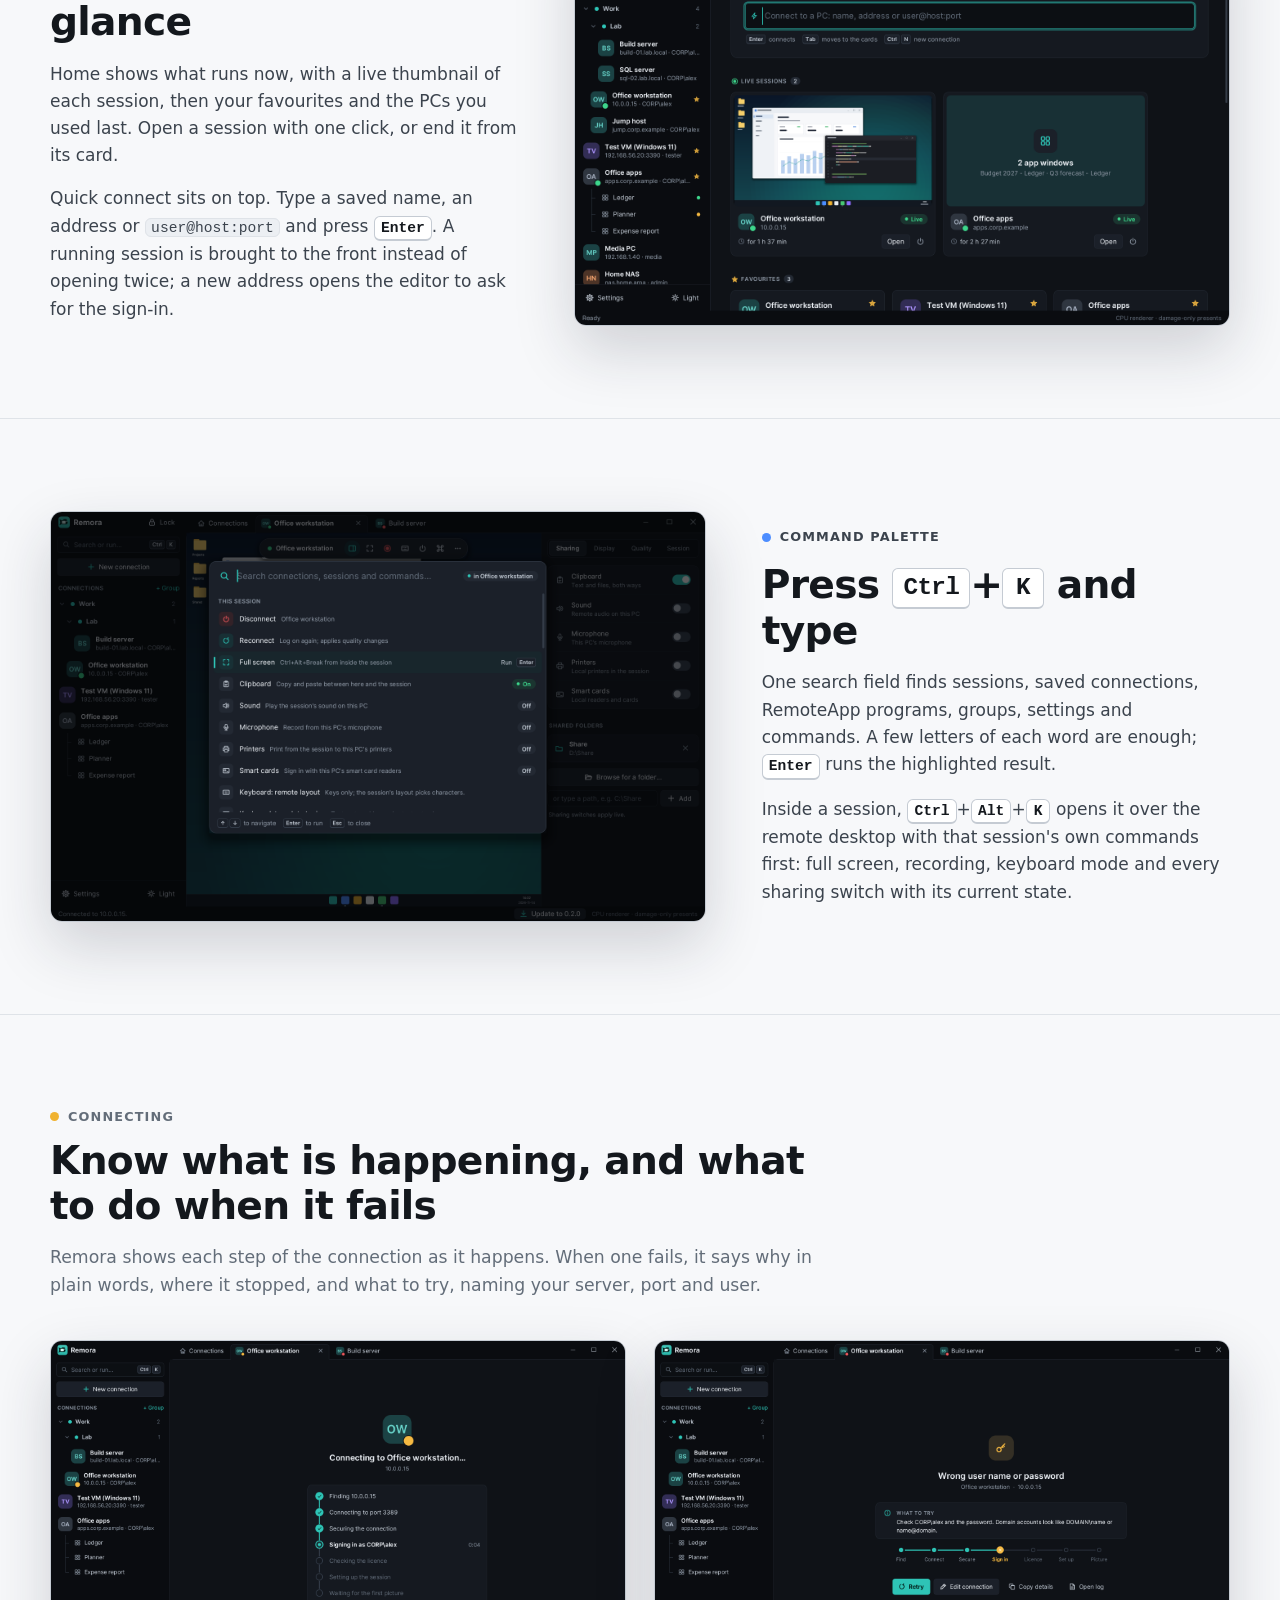
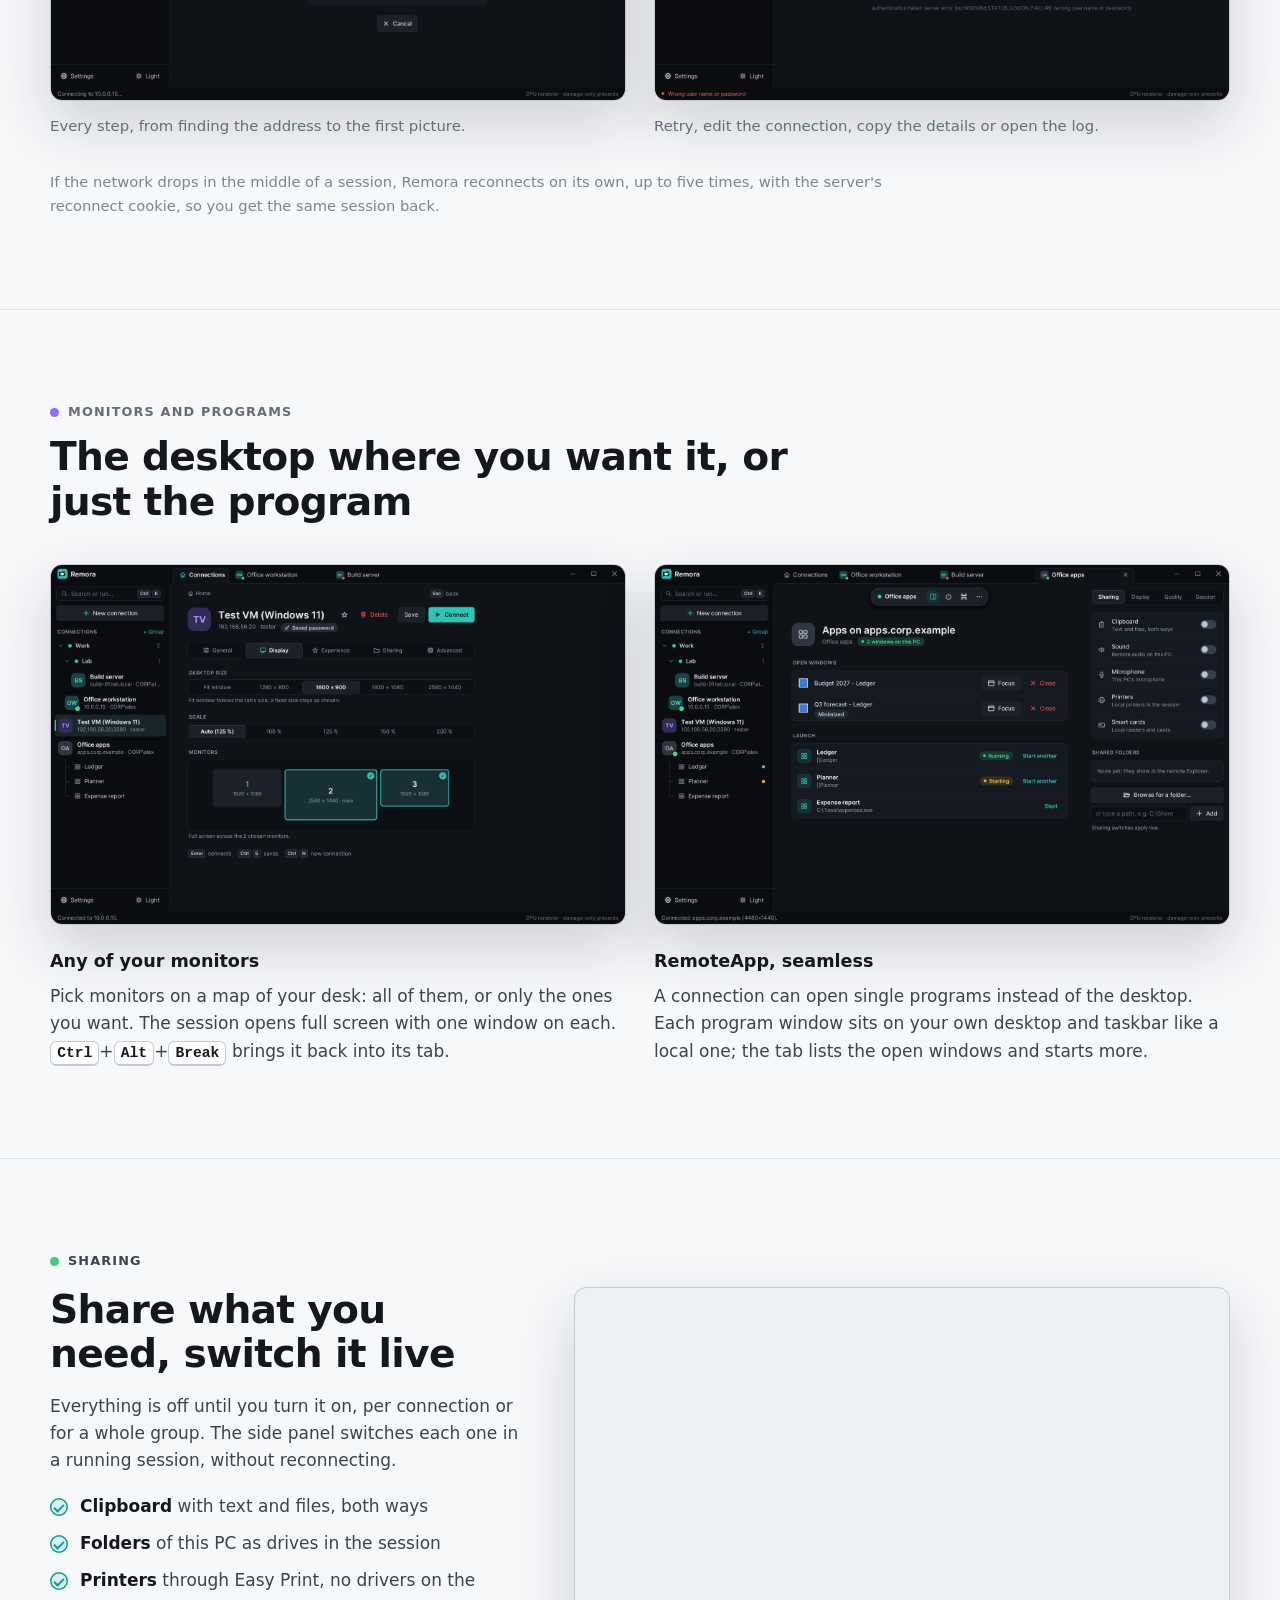
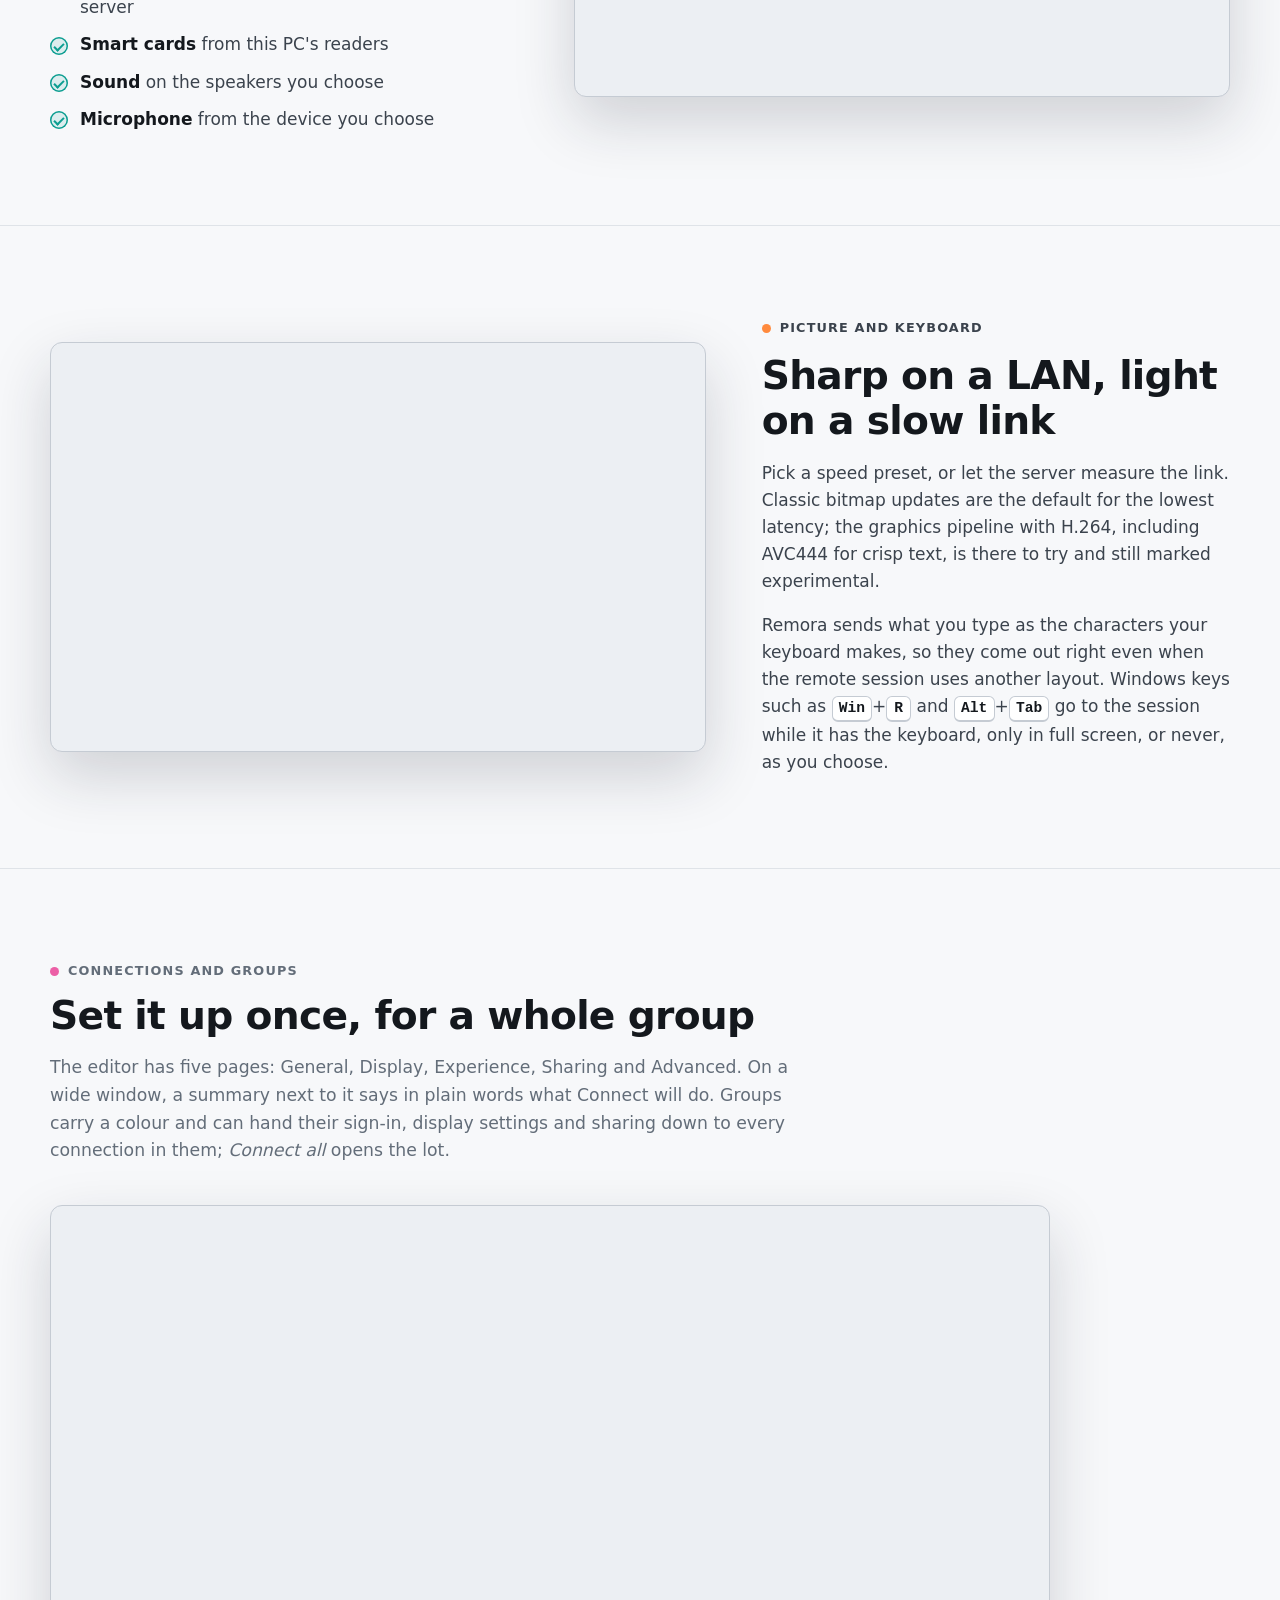
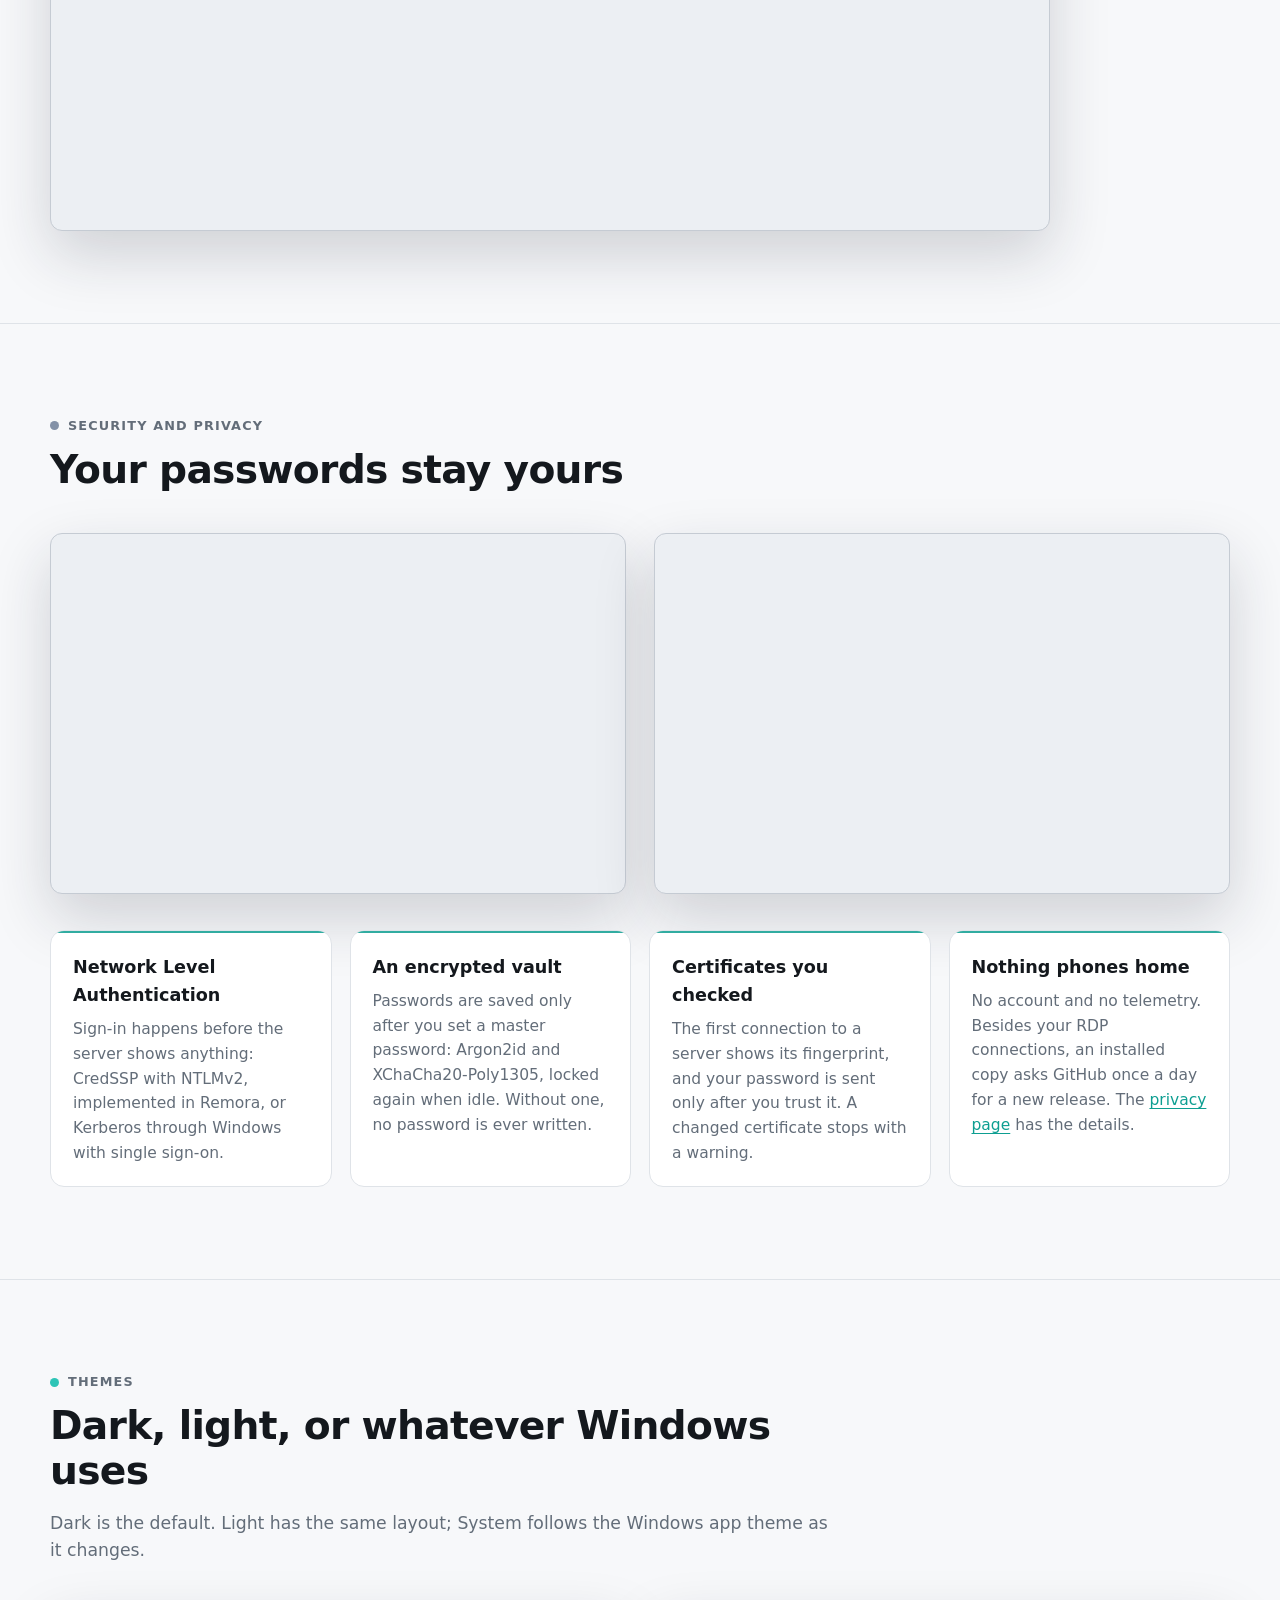
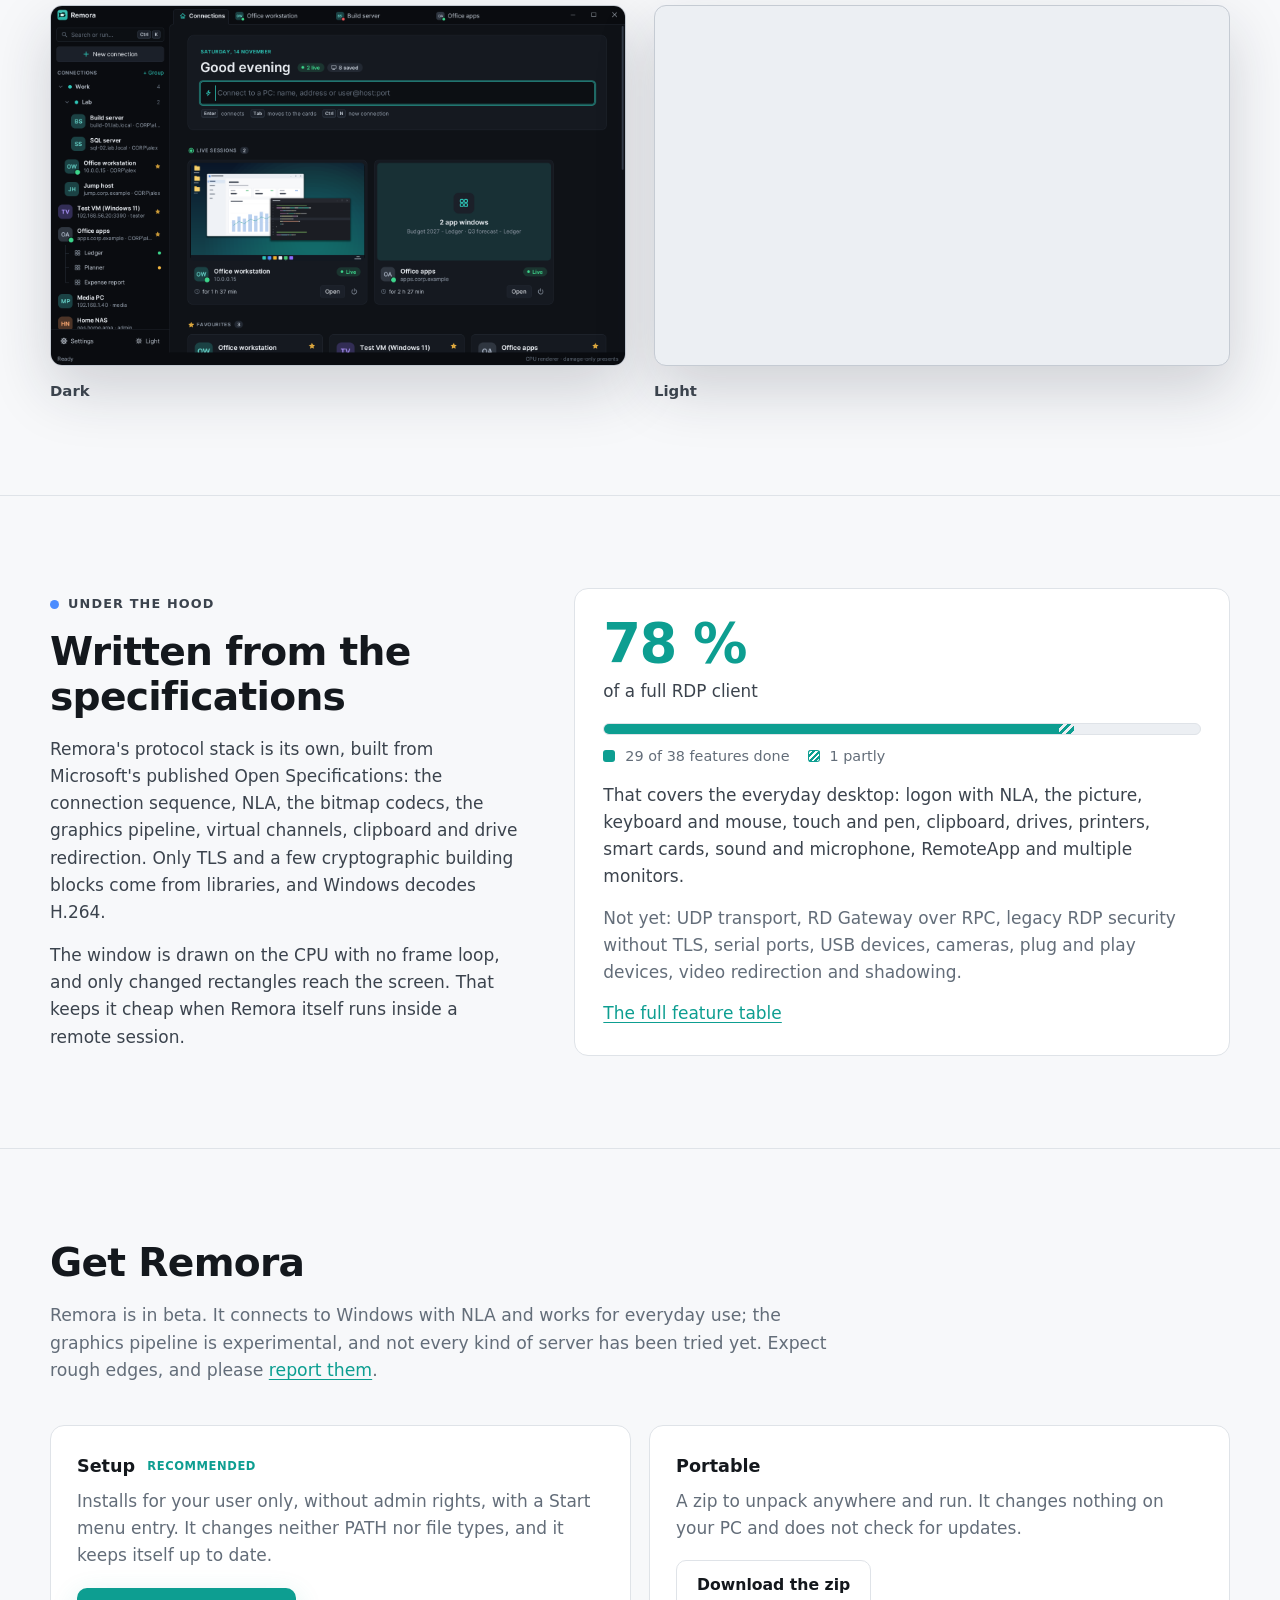
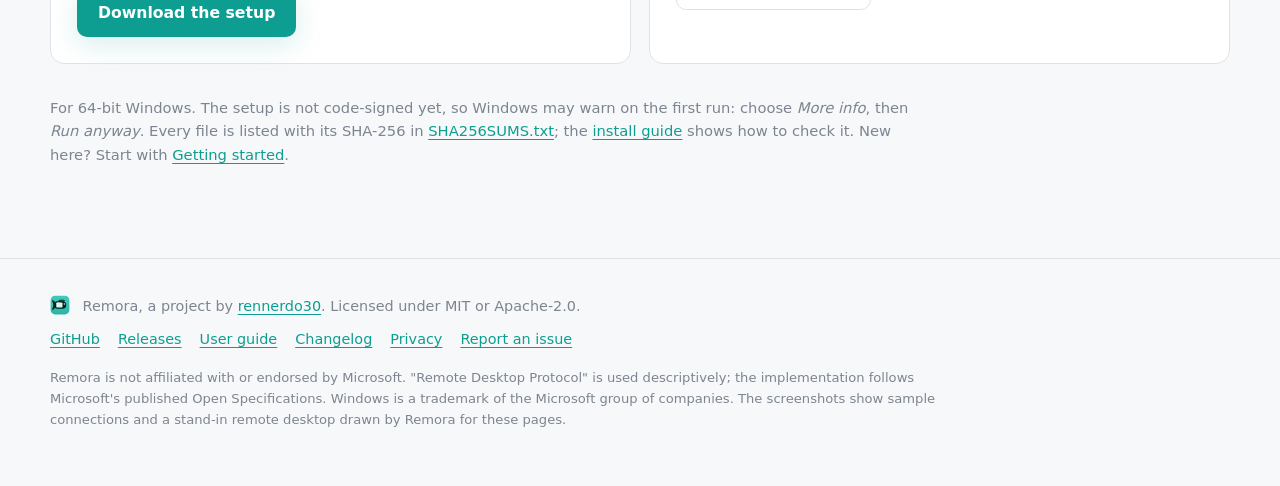
==== commit bb26a1f2: "Keyboard: Automatic sends typed text as characters (the server may keep its own layout); Windows key" ====
--- a/website/index.html
+++ b/website/index.html
@@ -166,7 +166,7 @@
           <p class="eyebrow"><span class="dot dot-orange"></span>Picture and keyboard</p>
           <h2 id="quality-title">Sharp on a LAN, light on a slow link</h2>
           <p>Pick a speed preset, or let the server measure the link. Classic bitmap updates are the default for the lowest latency; the graphics pipeline with H.264, including AVC444 for crisp text, is there to try and still marked experimental.</p>
-          <p>Every session starts with this PC's keyboard layout. Switch layouts while you work and Remora sends what you type as text, so the characters stay right. Windows keys such as <kbd>Alt</kbd>+<kbd>Tab</kbd> go to the session in full screen, always, or never, as you choose.</p>
+          <p>Remora sends what you type as the characters your keyboard makes, so they come out right even when the remote session uses another layout. Windows keys such as <kbd>Win</kbd>+<kbd>R</kbd> and <kbd>Alt</kbd>+<kbd>Tab</kbd> go to the session while it has the keyboard, only in full screen, or never, as you choose.</p>
         </div>
       </div>
     </section>
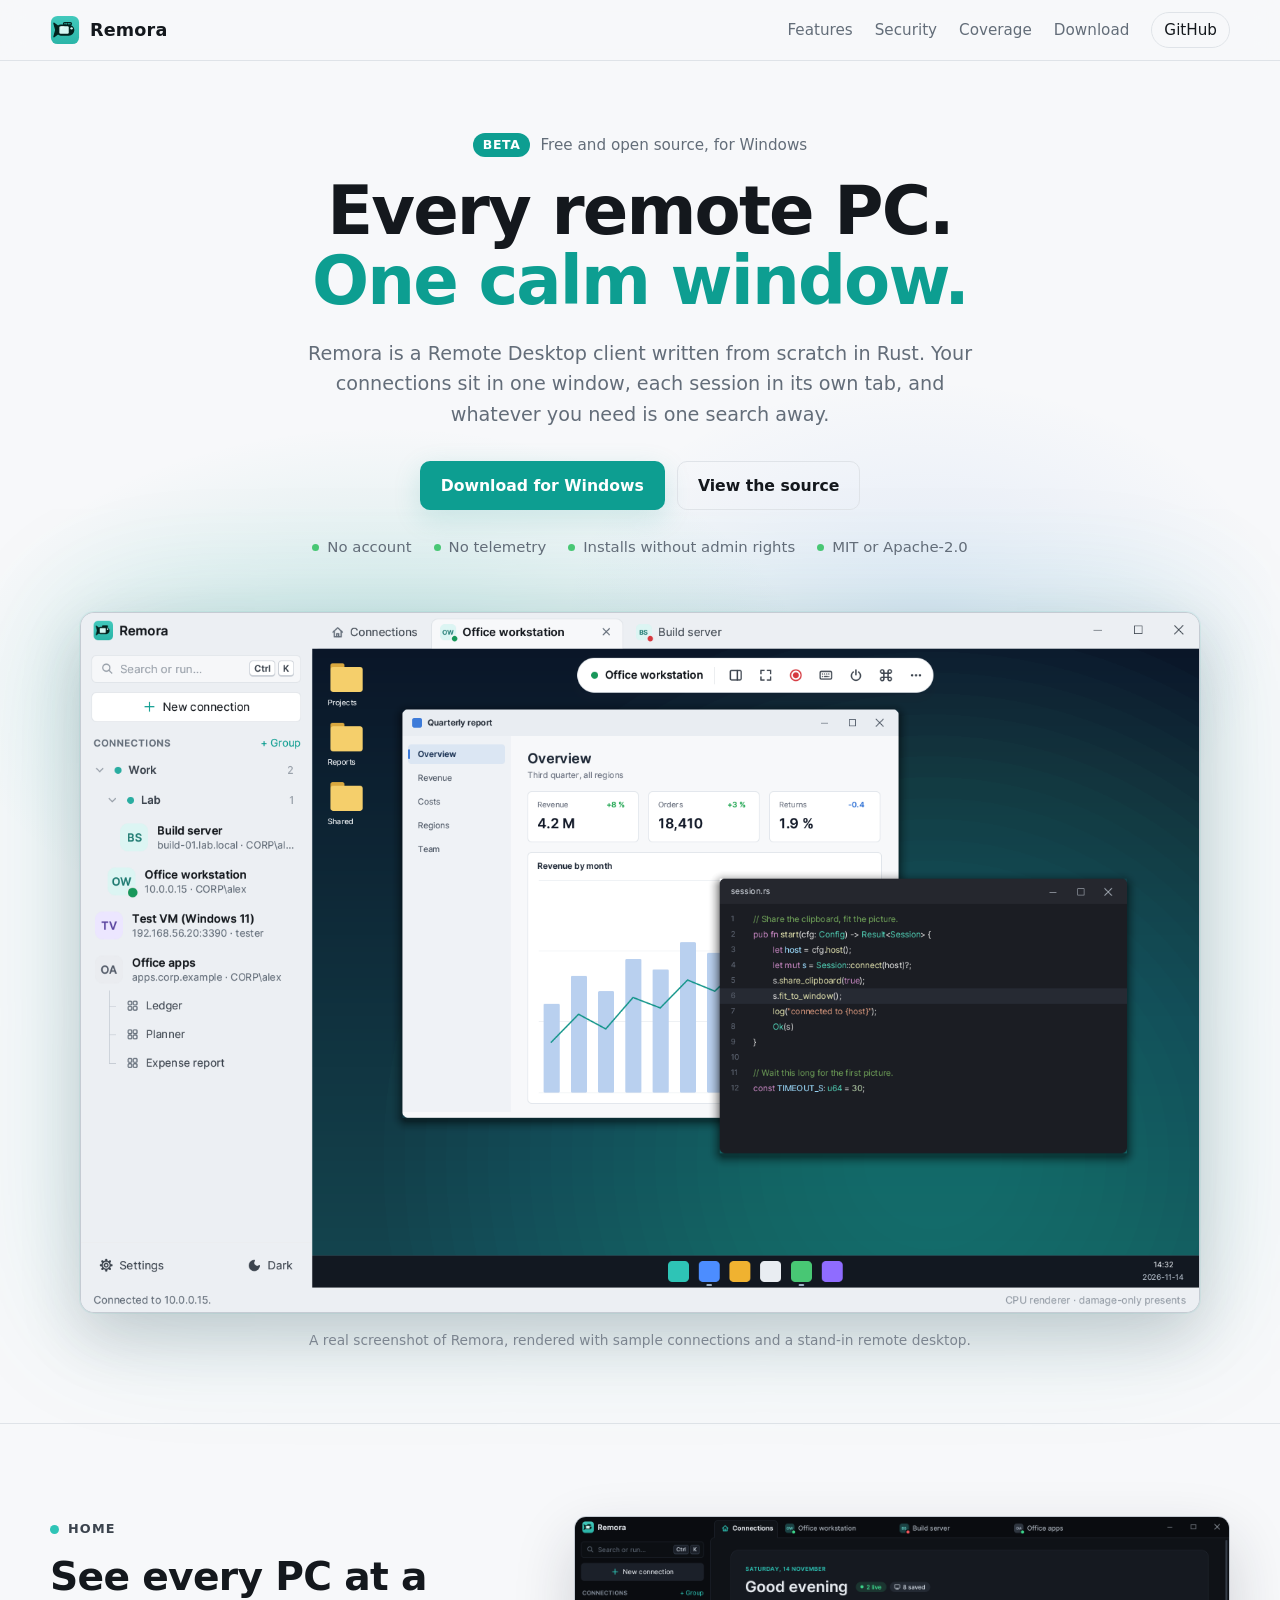
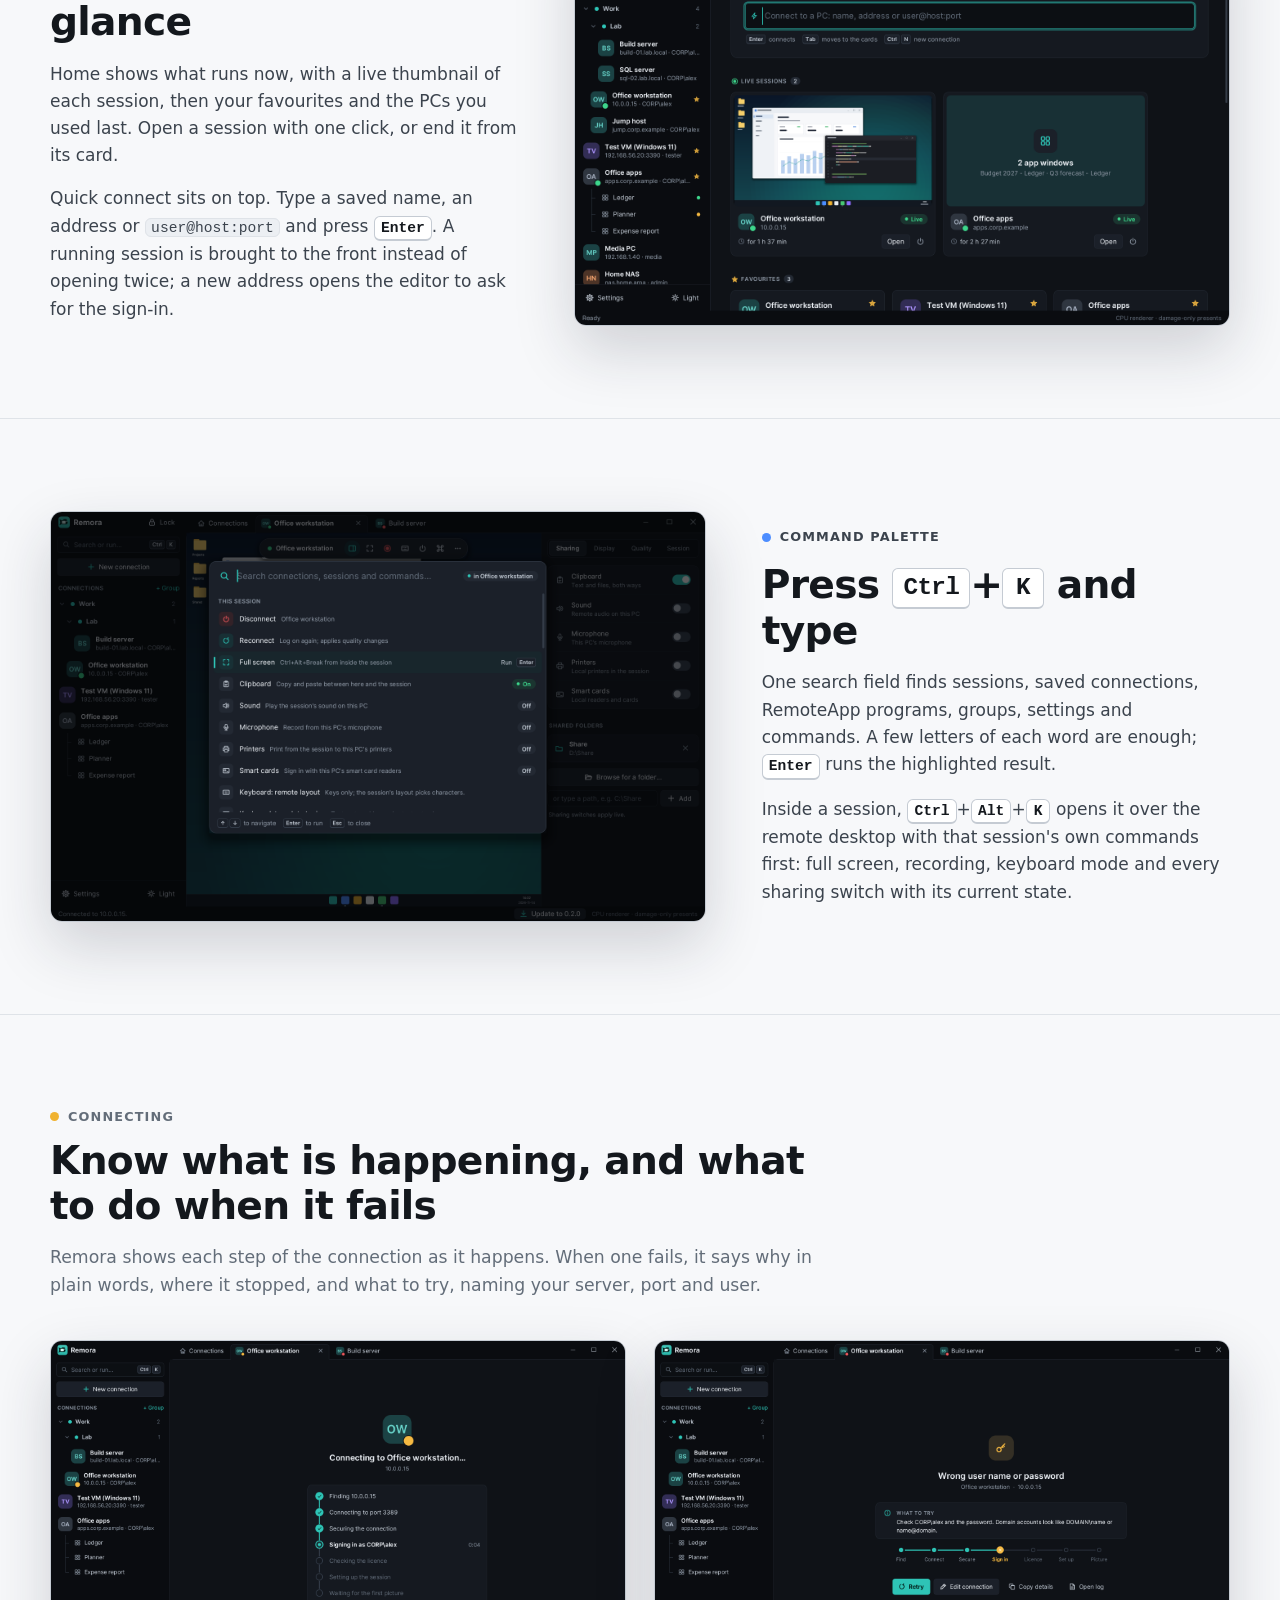
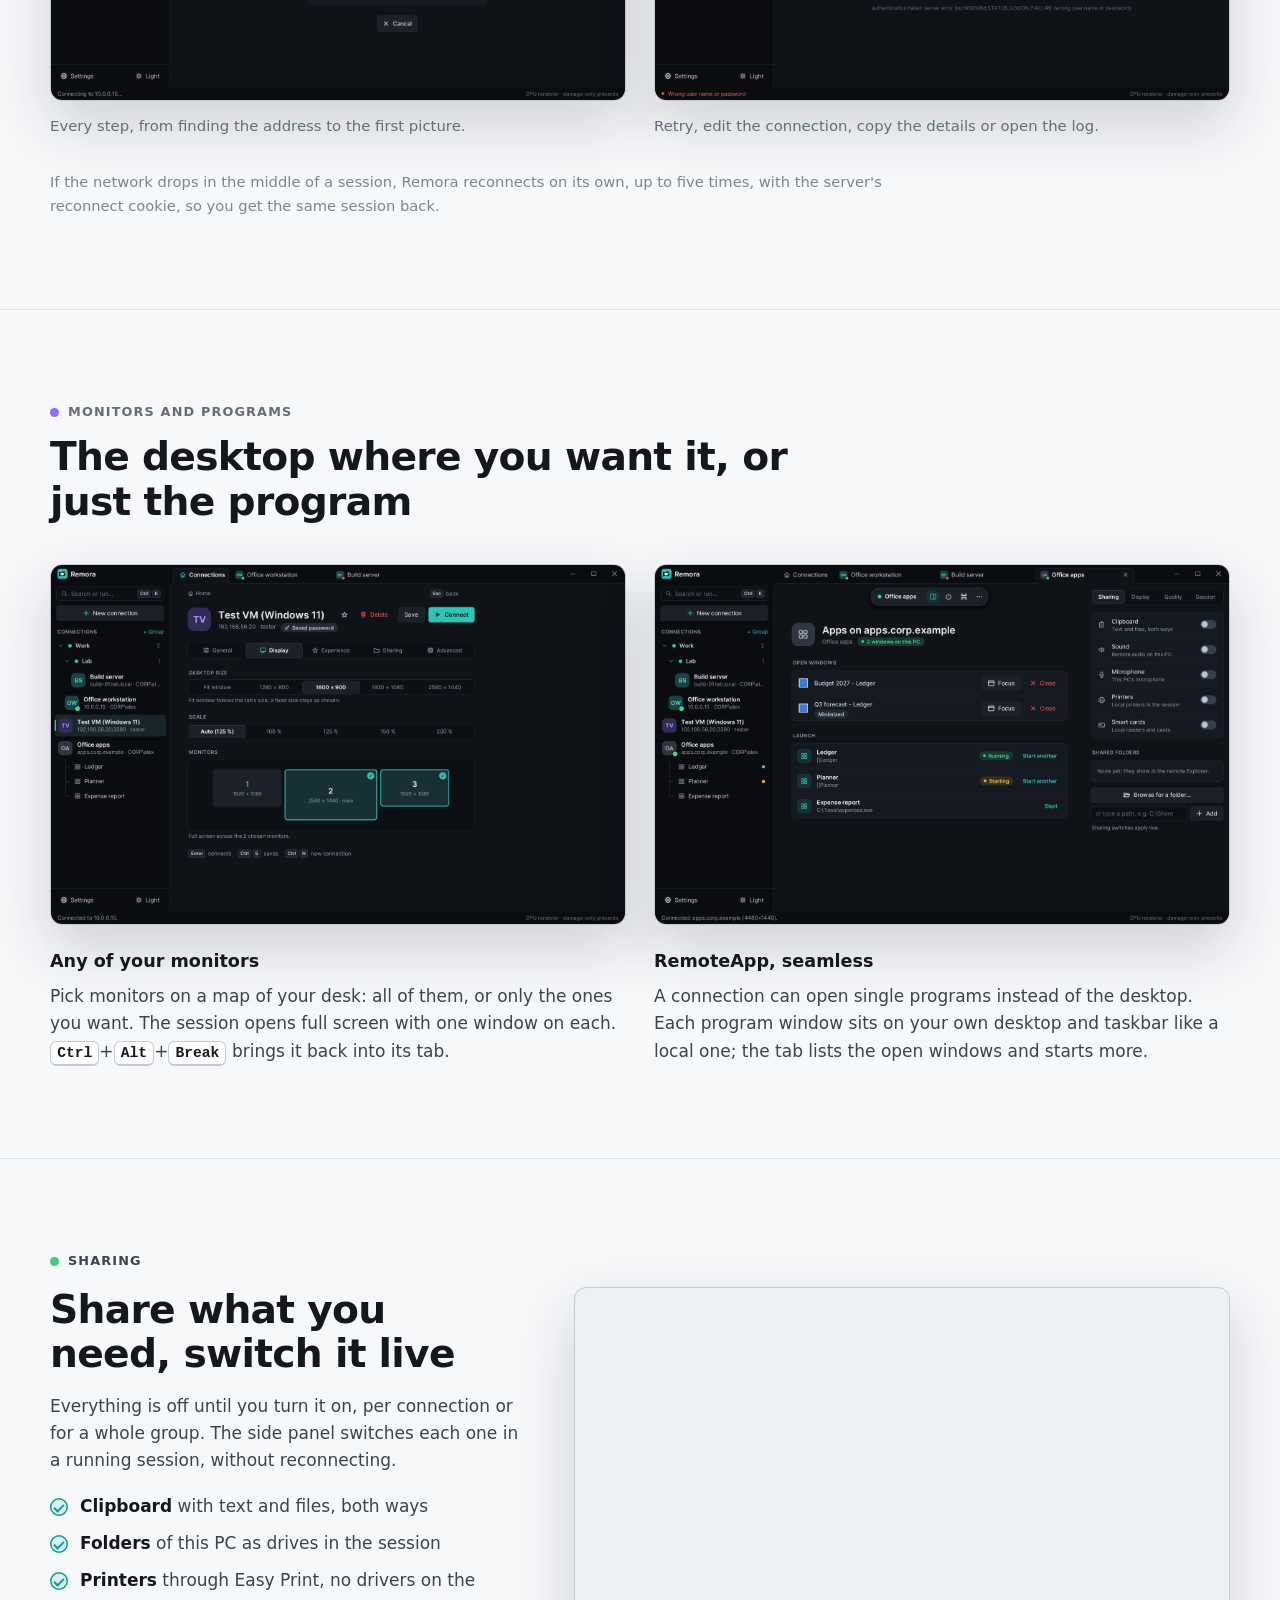
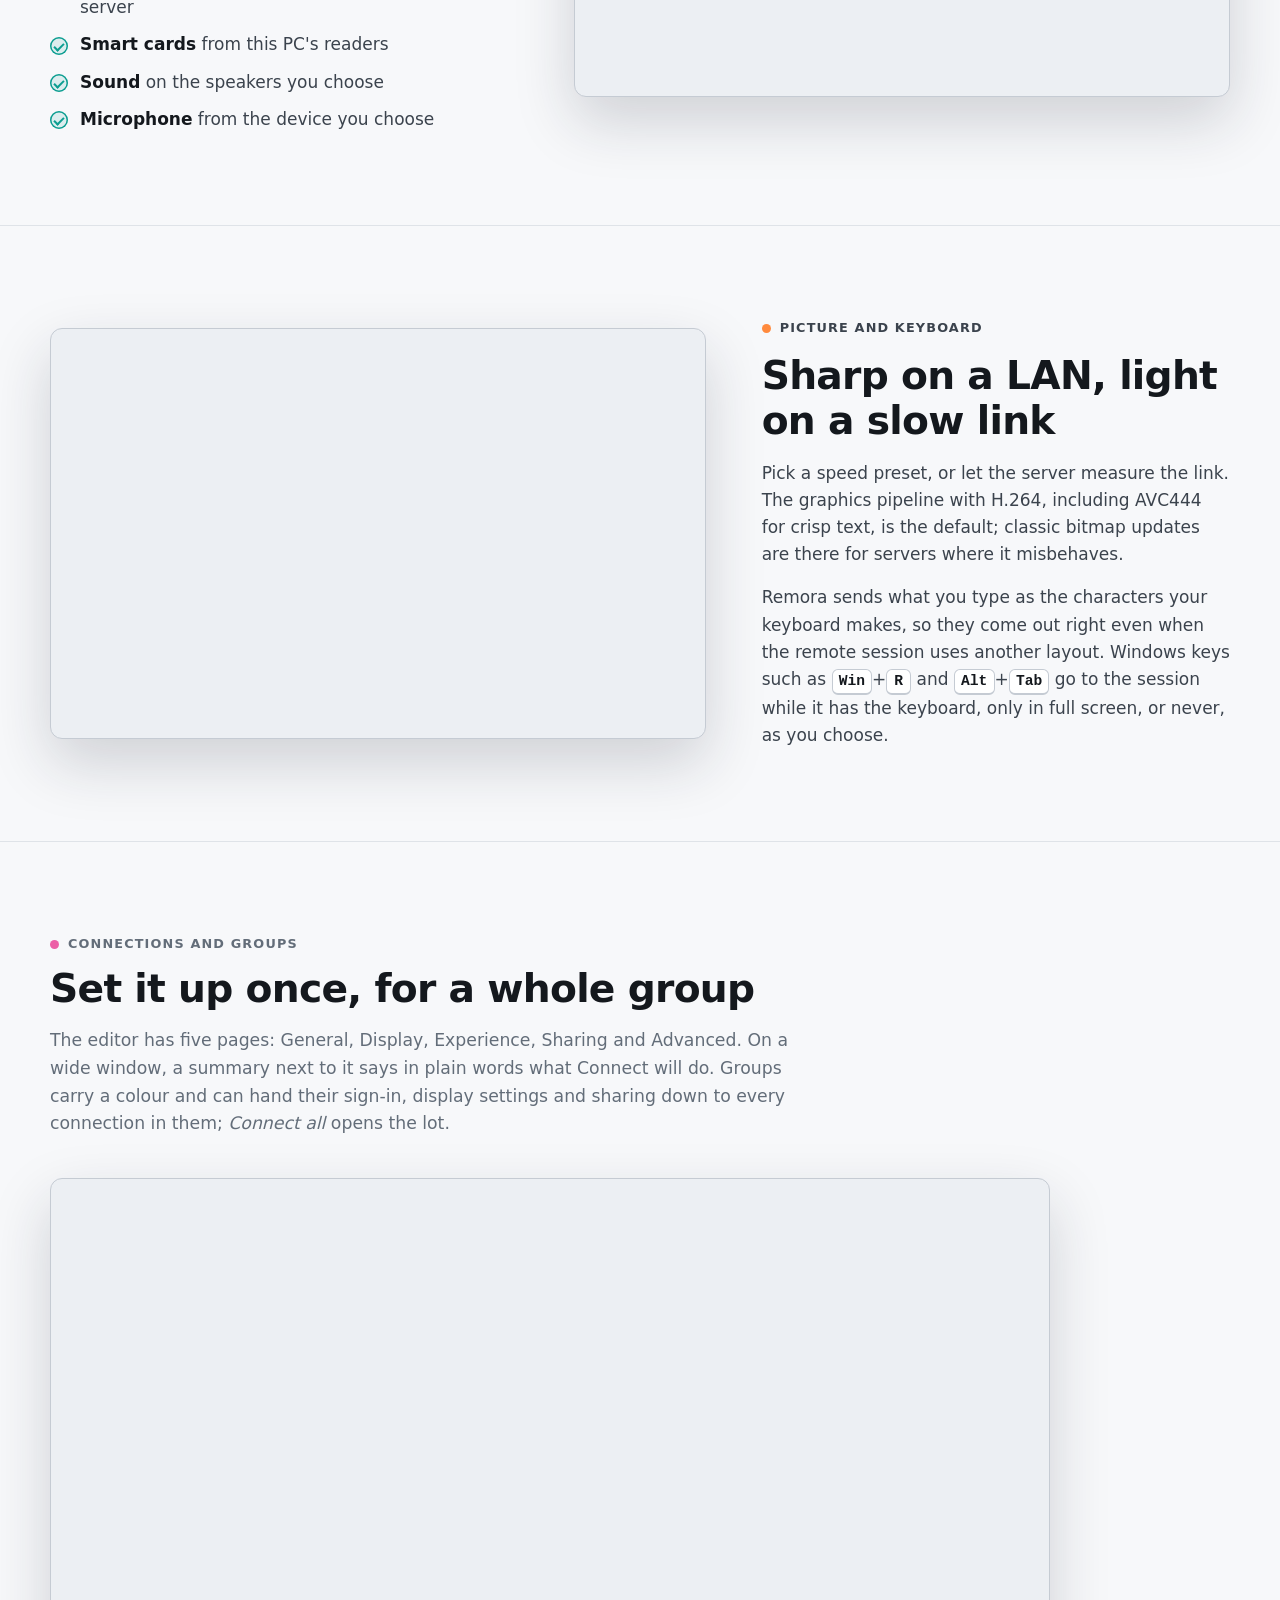
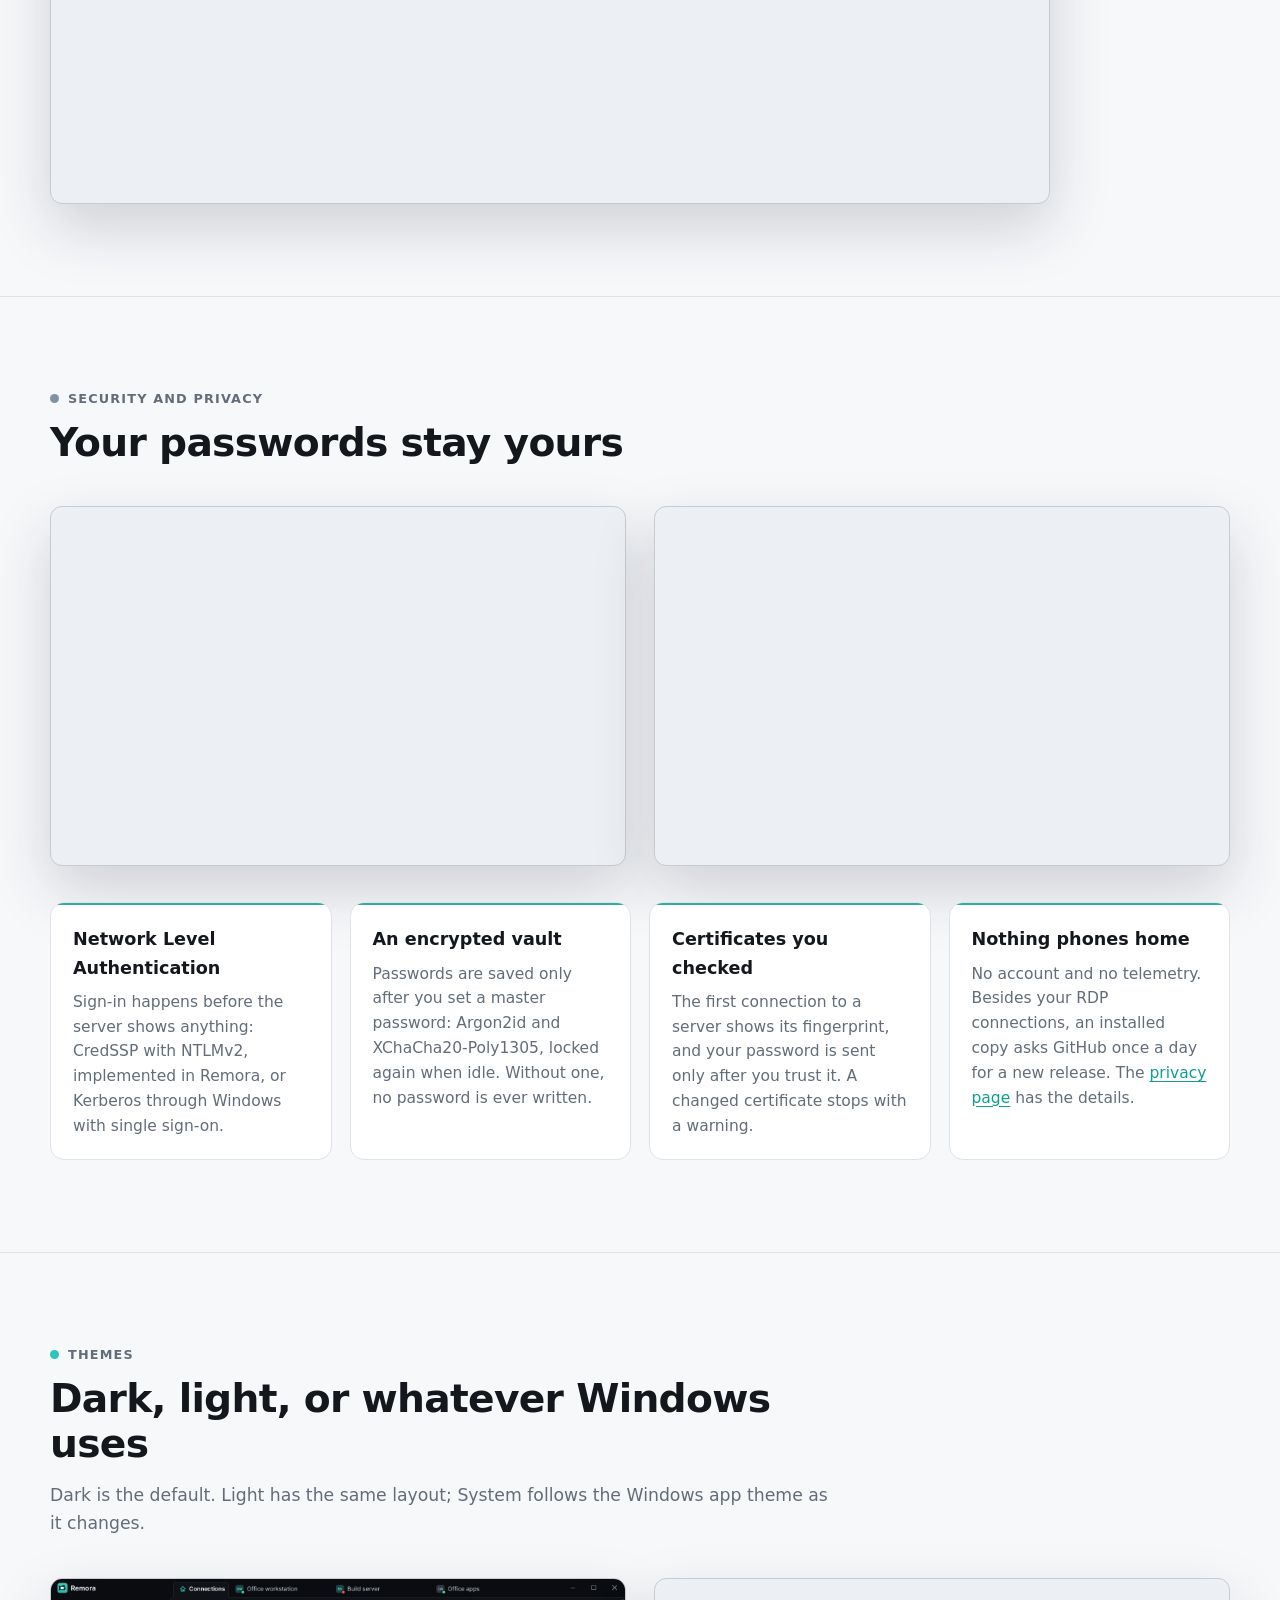
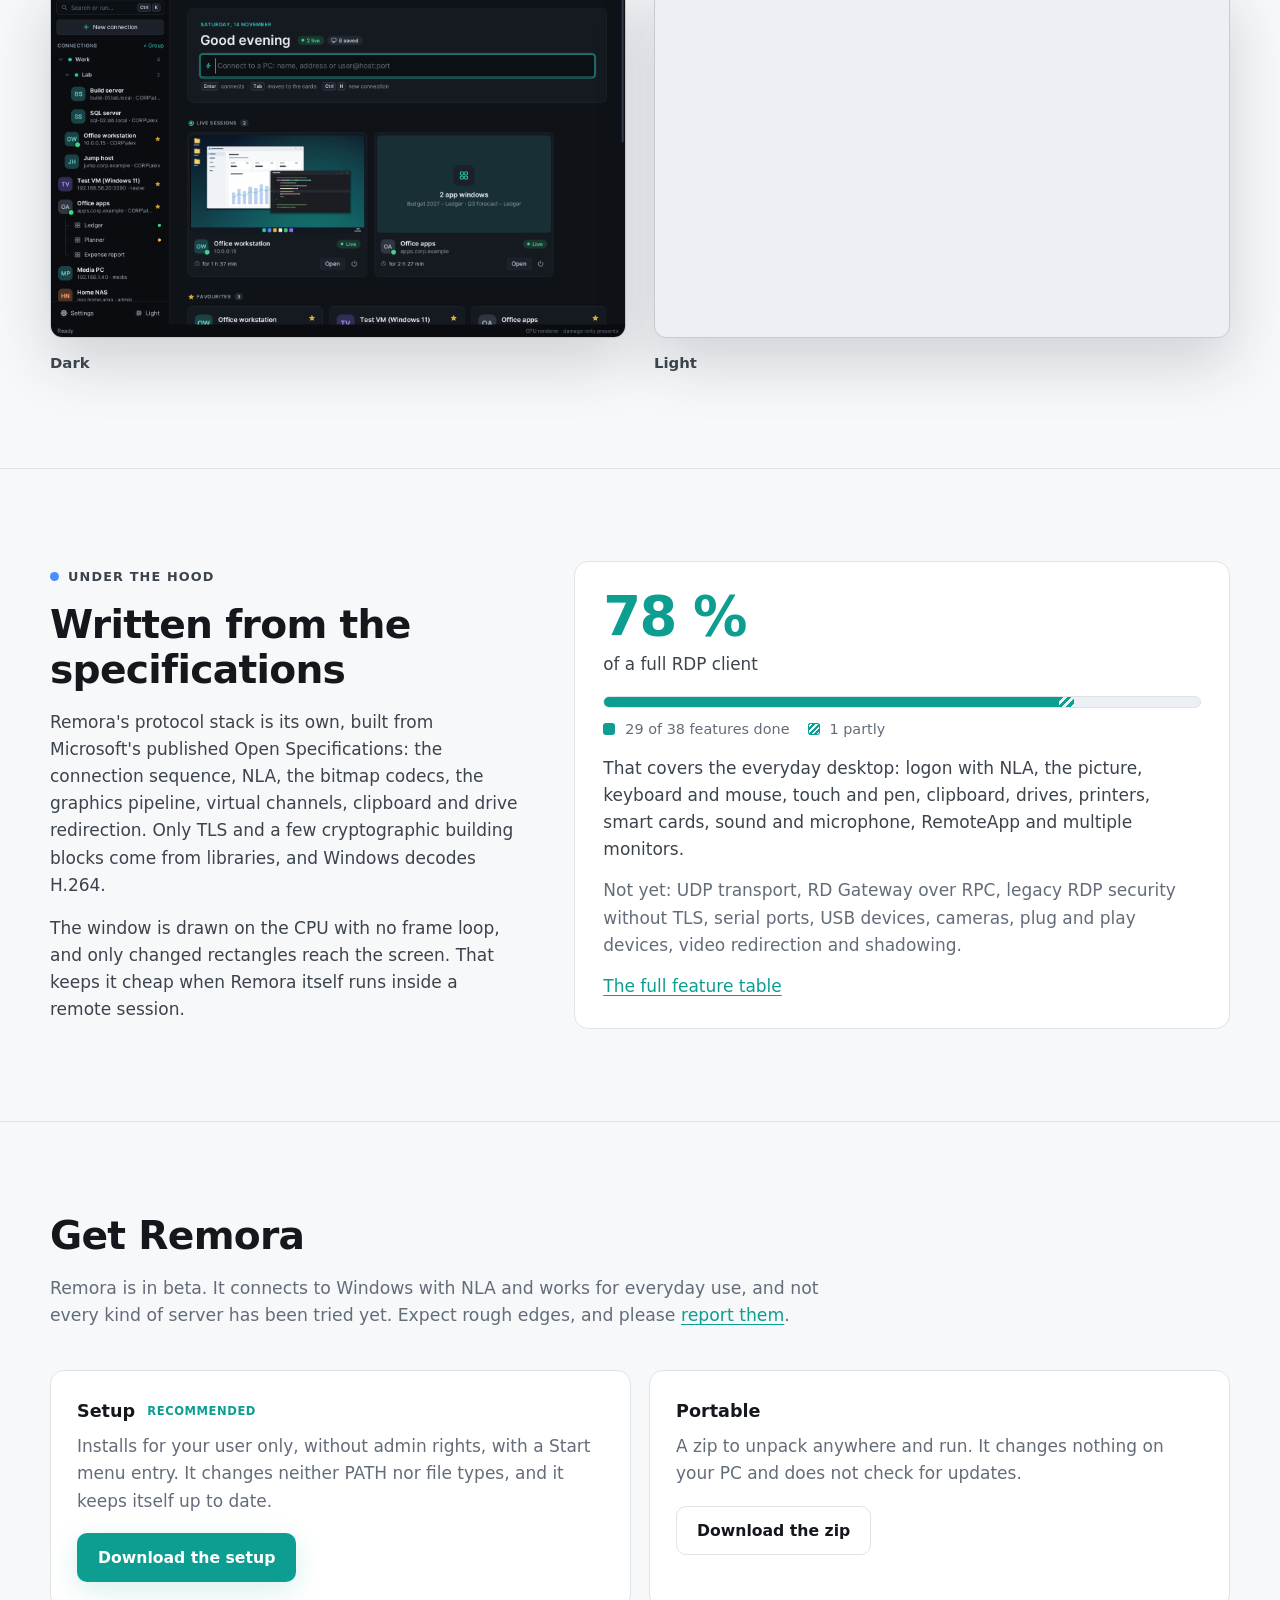
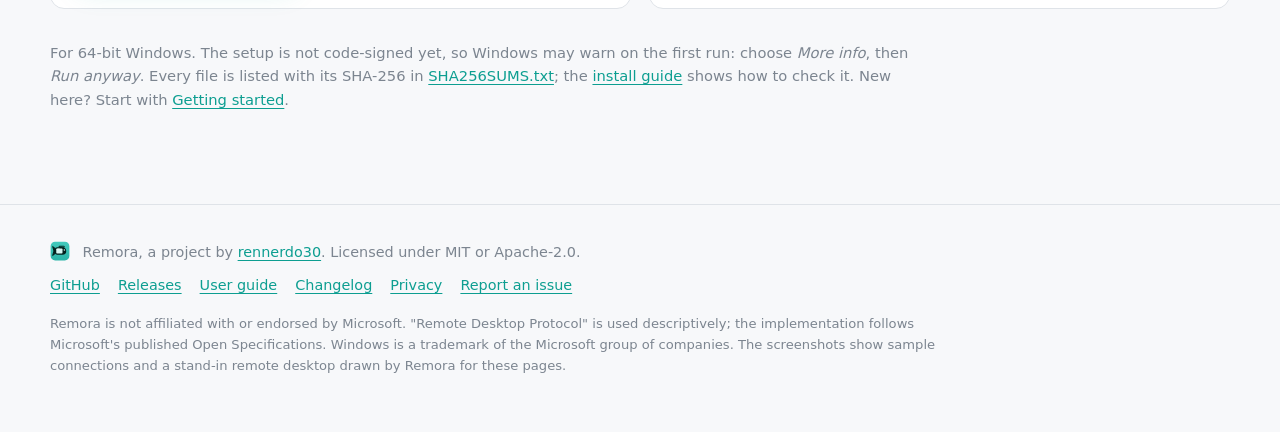
==== commit c9978126: "Remora: GFX is the default (older files switch once; graphics failures fall back to bitmaps); statis" ====
--- a/website/index.html
+++ b/website/index.html
@@ -165,7 +165,7 @@
         <div class="prose">
           <p class="eyebrow"><span class="dot dot-orange"></span>Picture and keyboard</p>
           <h2 id="quality-title">Sharp on a LAN, light on a slow link</h2>
-          <p>Pick a speed preset, or let the server measure the link. Classic bitmap updates are the default for the lowest latency; the graphics pipeline with H.264, including AVC444 for crisp text, is there to try and still marked experimental.</p>
+          <p>Pick a speed preset, or let the server measure the link. The graphics pipeline with H.264, including AVC444 for crisp text, is the default; classic bitmap updates are there for servers where it misbehaves.</p>
           <p>Remora sends what you type as the characters your keyboard makes, so they come out right even when the remote session uses another layout. Windows keys such as <kbd>Win</kbd>+<kbd>R</kbd> and <kbd>Alt</kbd>+<kbd>Tab</kbd> go to the session while it has the keyboard, only in full screen, or never, as you choose.</p>
         </div>
       </div>
@@ -255,7 +255,7 @@
     <section class="band download" id="download" aria-labelledby="download-title">
       <div class="band-head">
         <h2 id="download-title">Get Remora</h2>
-        <p class="intro">Remora is in beta. It connects to Windows with NLA and works for everyday use; the graphics pipeline is experimental, and not every kind of server has been tried yet. Expect rough edges, and please <a href="https://github.com/rennerdo30/rdp-rs/issues">report them</a>. <span data-release="found" hidden>The newest release is <strong data-release="version"></strong>, from <span data-release="date"></span>.</span></p>
+        <p class="intro">Remora is in beta. It connects to Windows with NLA and works for everyday use, and not every kind of server has been tried yet. Expect rough edges, and please <a href="https://github.com/rennerdo30/rdp-rs/issues">report them</a>. <span data-release="found" hidden>The newest release is <strong data-release="version"></strong>, from <span data-release="date"></span>.</span></p>
       </div>
       <div class="dl-grid">
         <div class="dl">
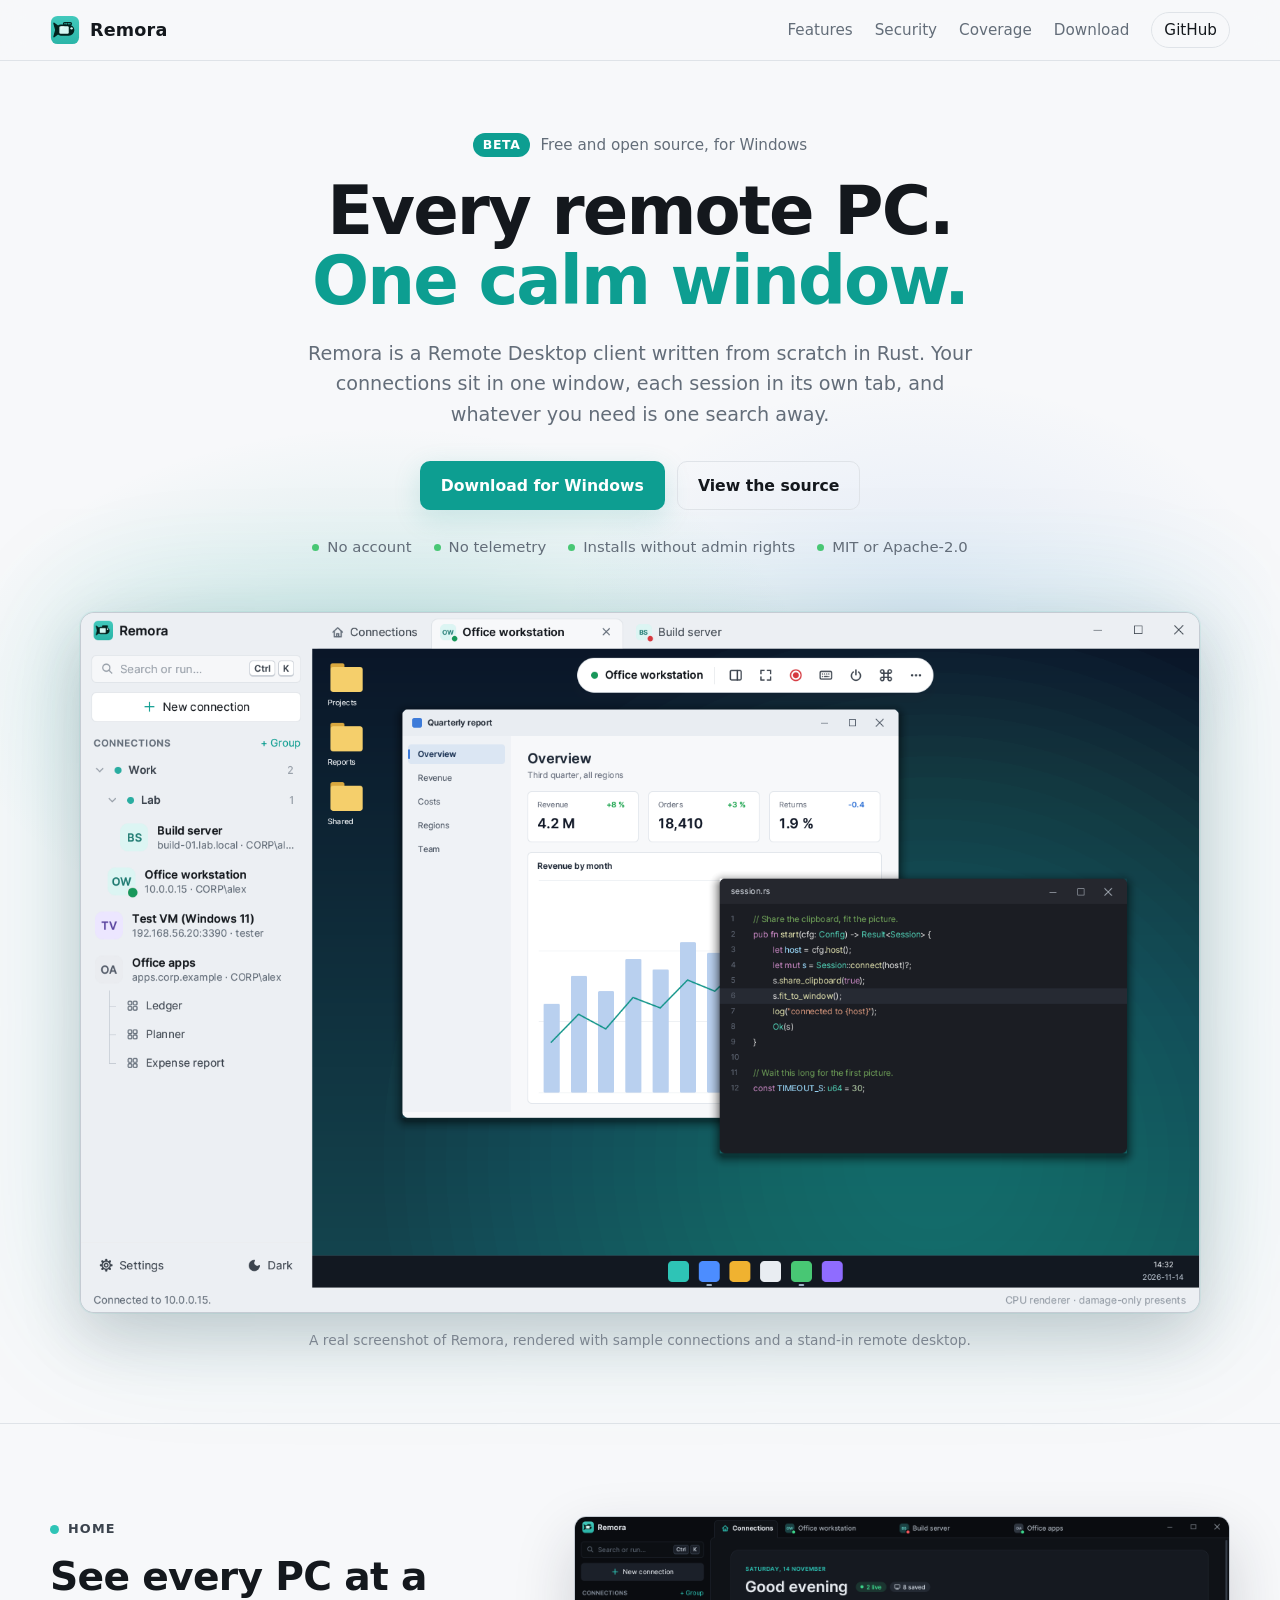
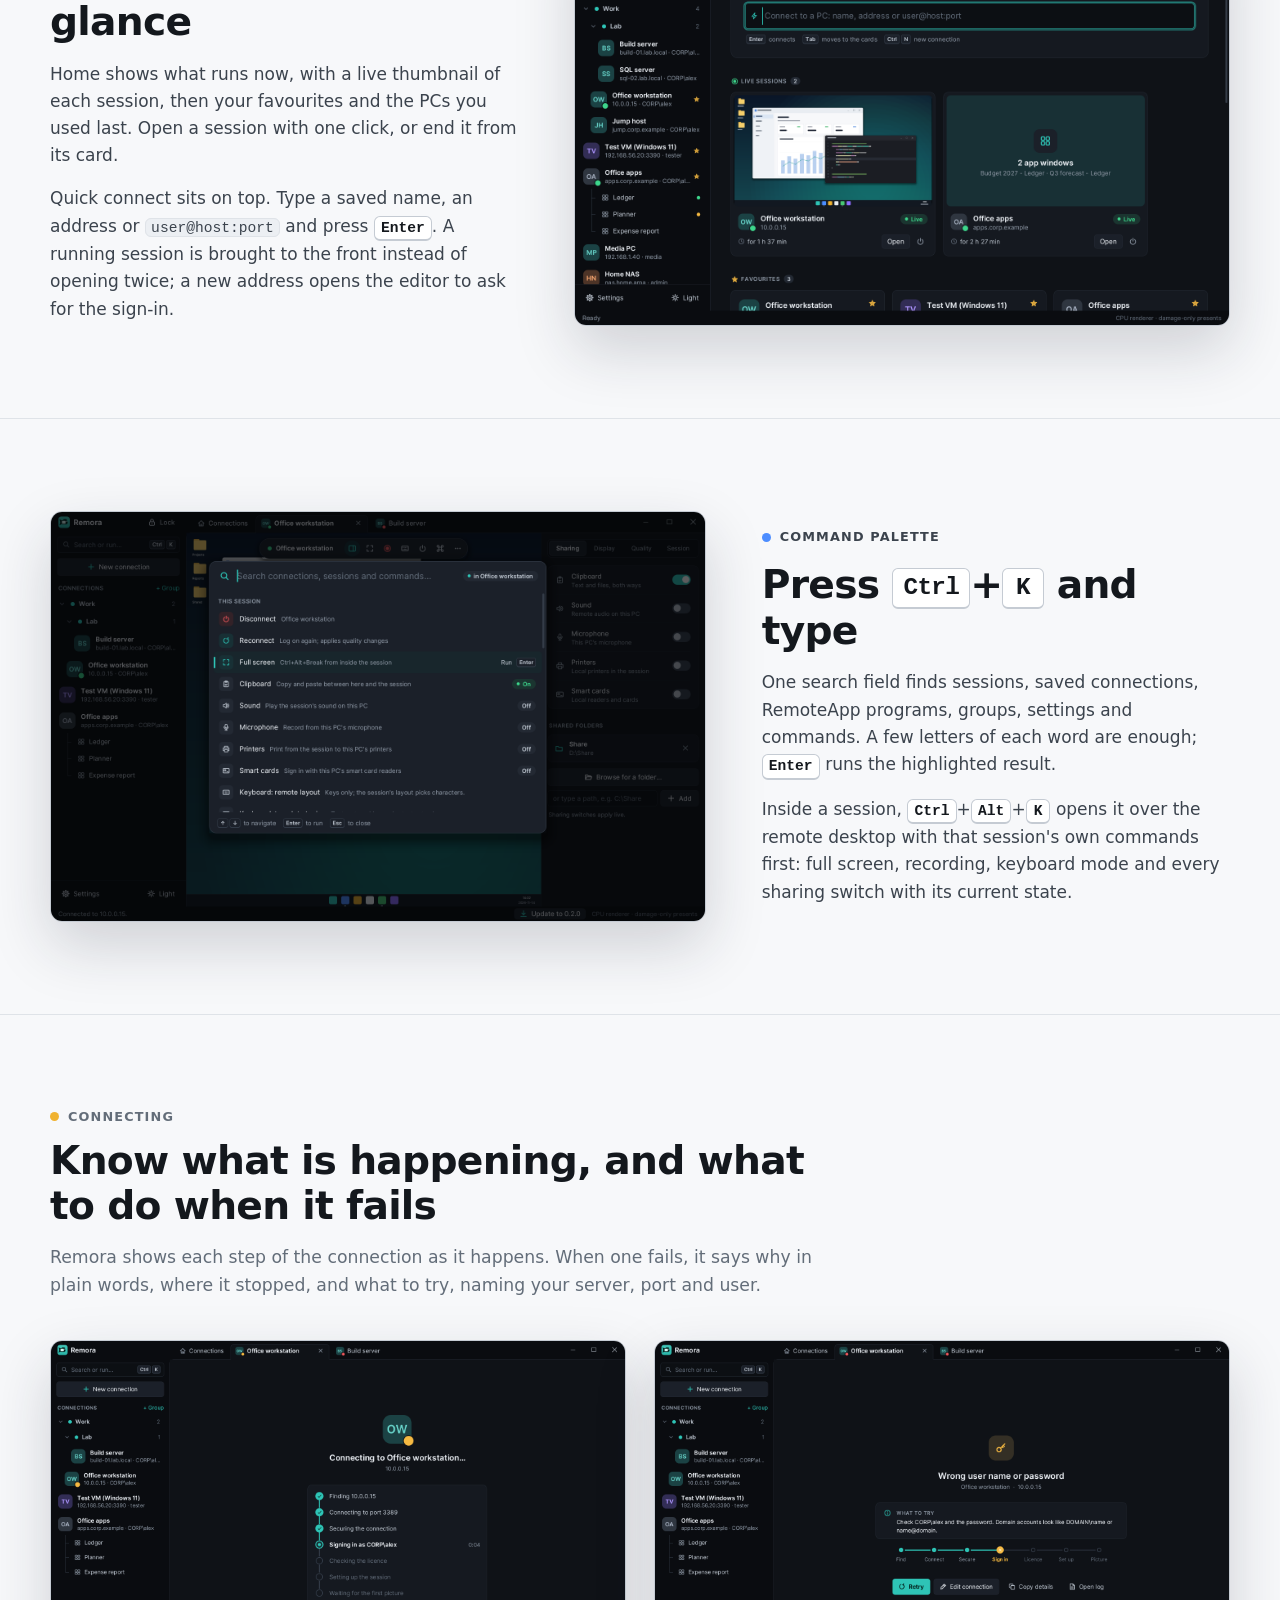
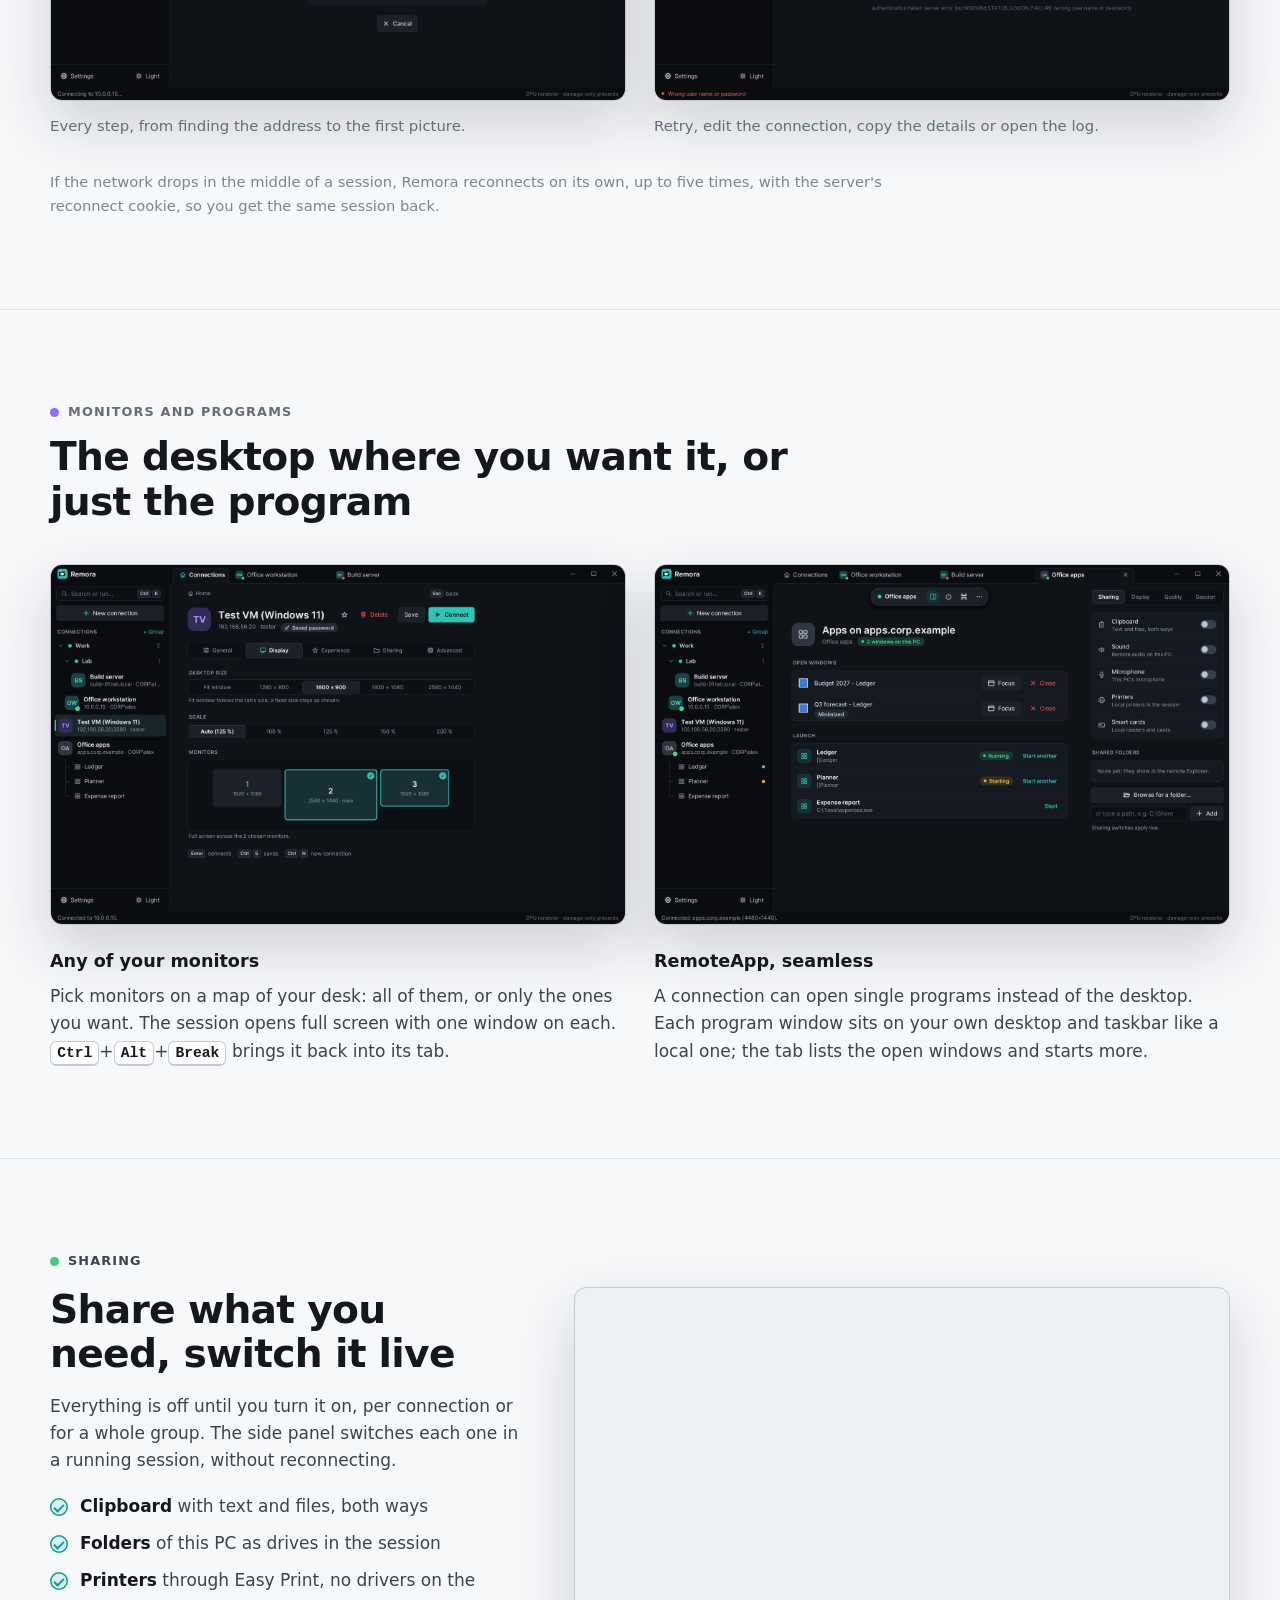
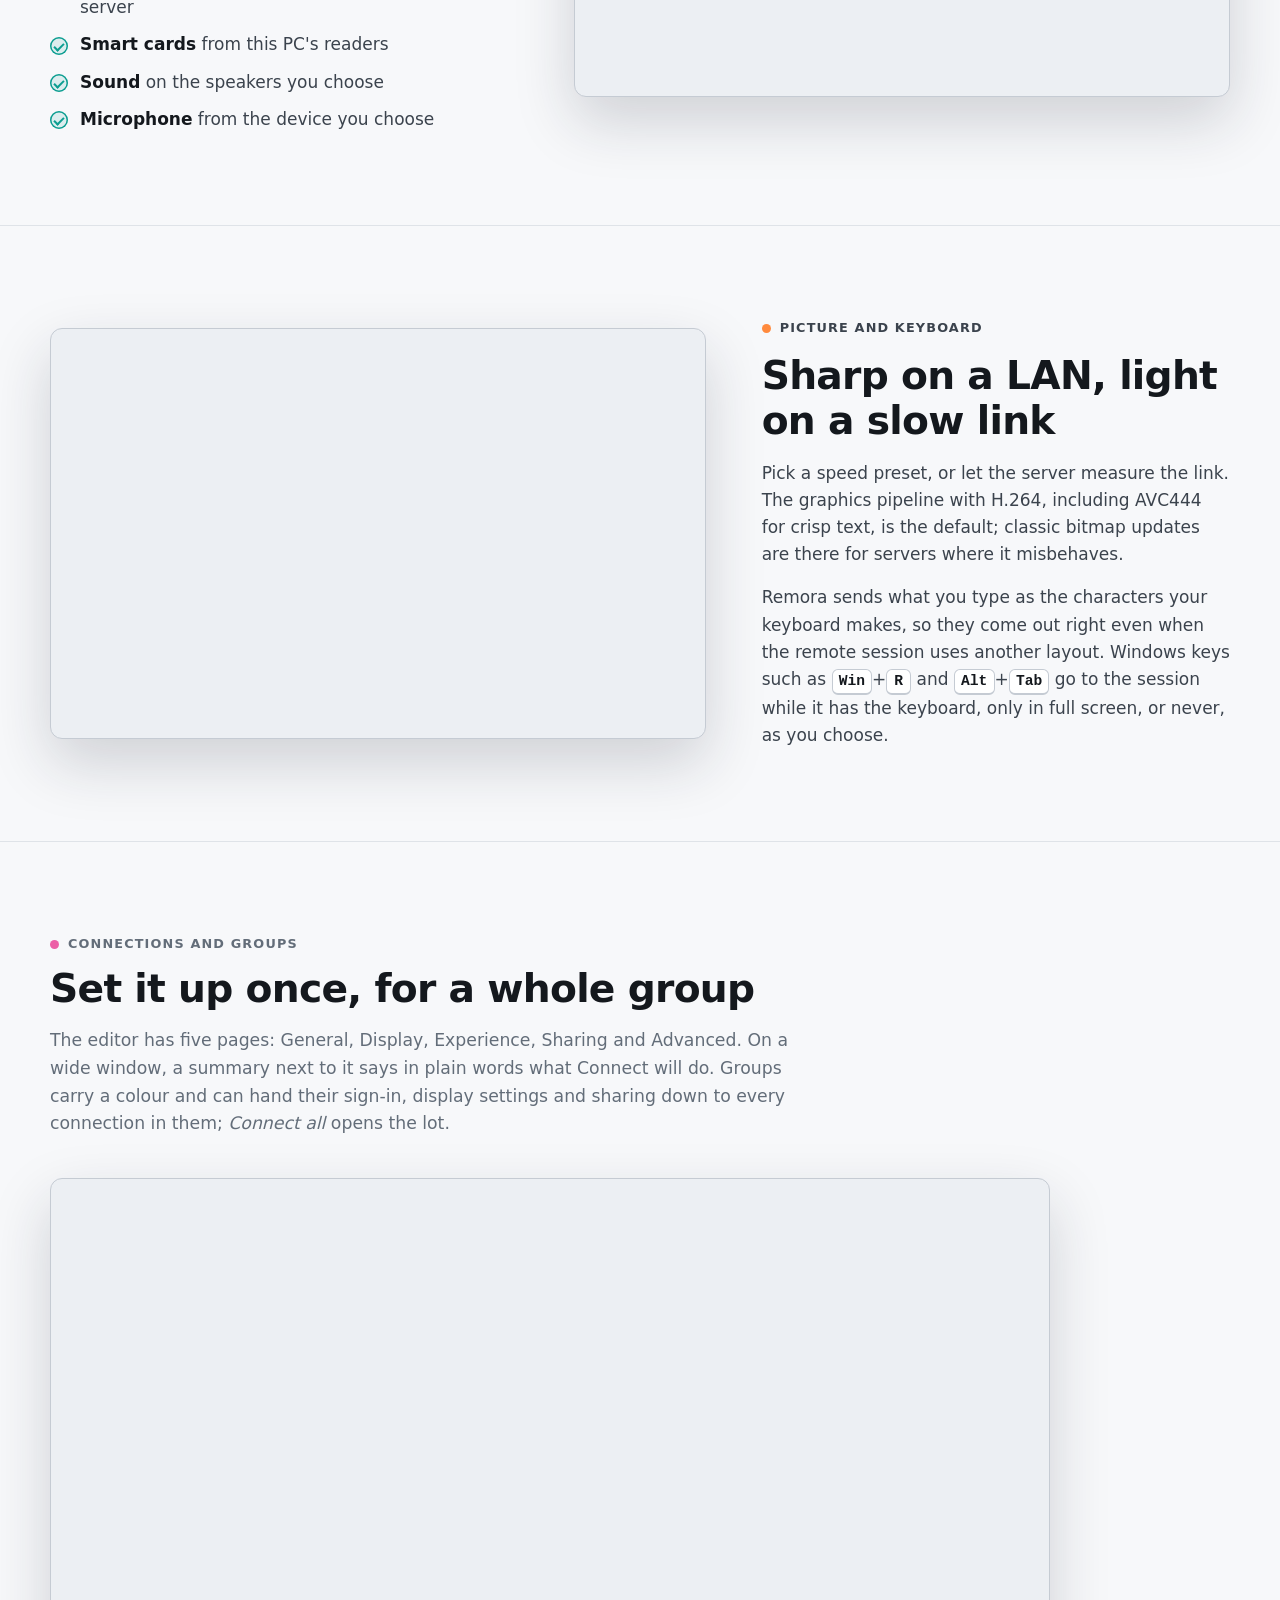
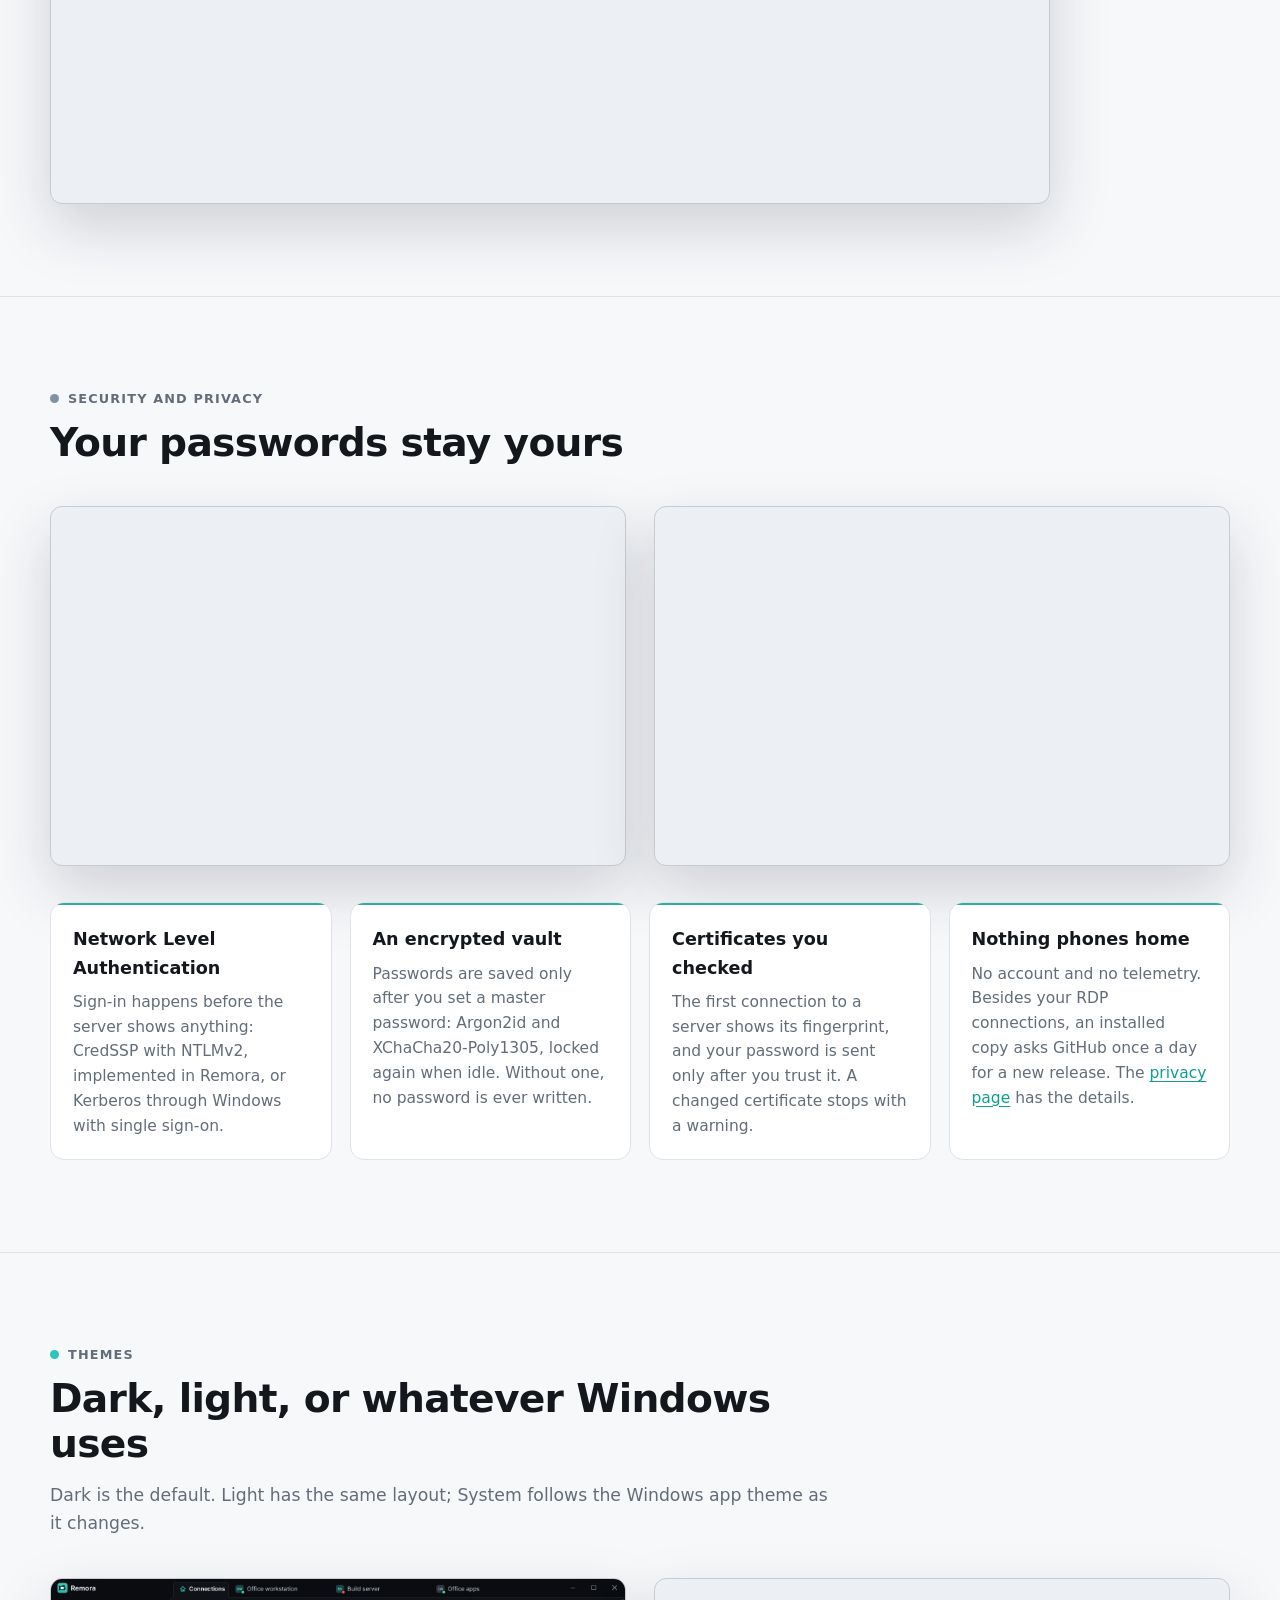
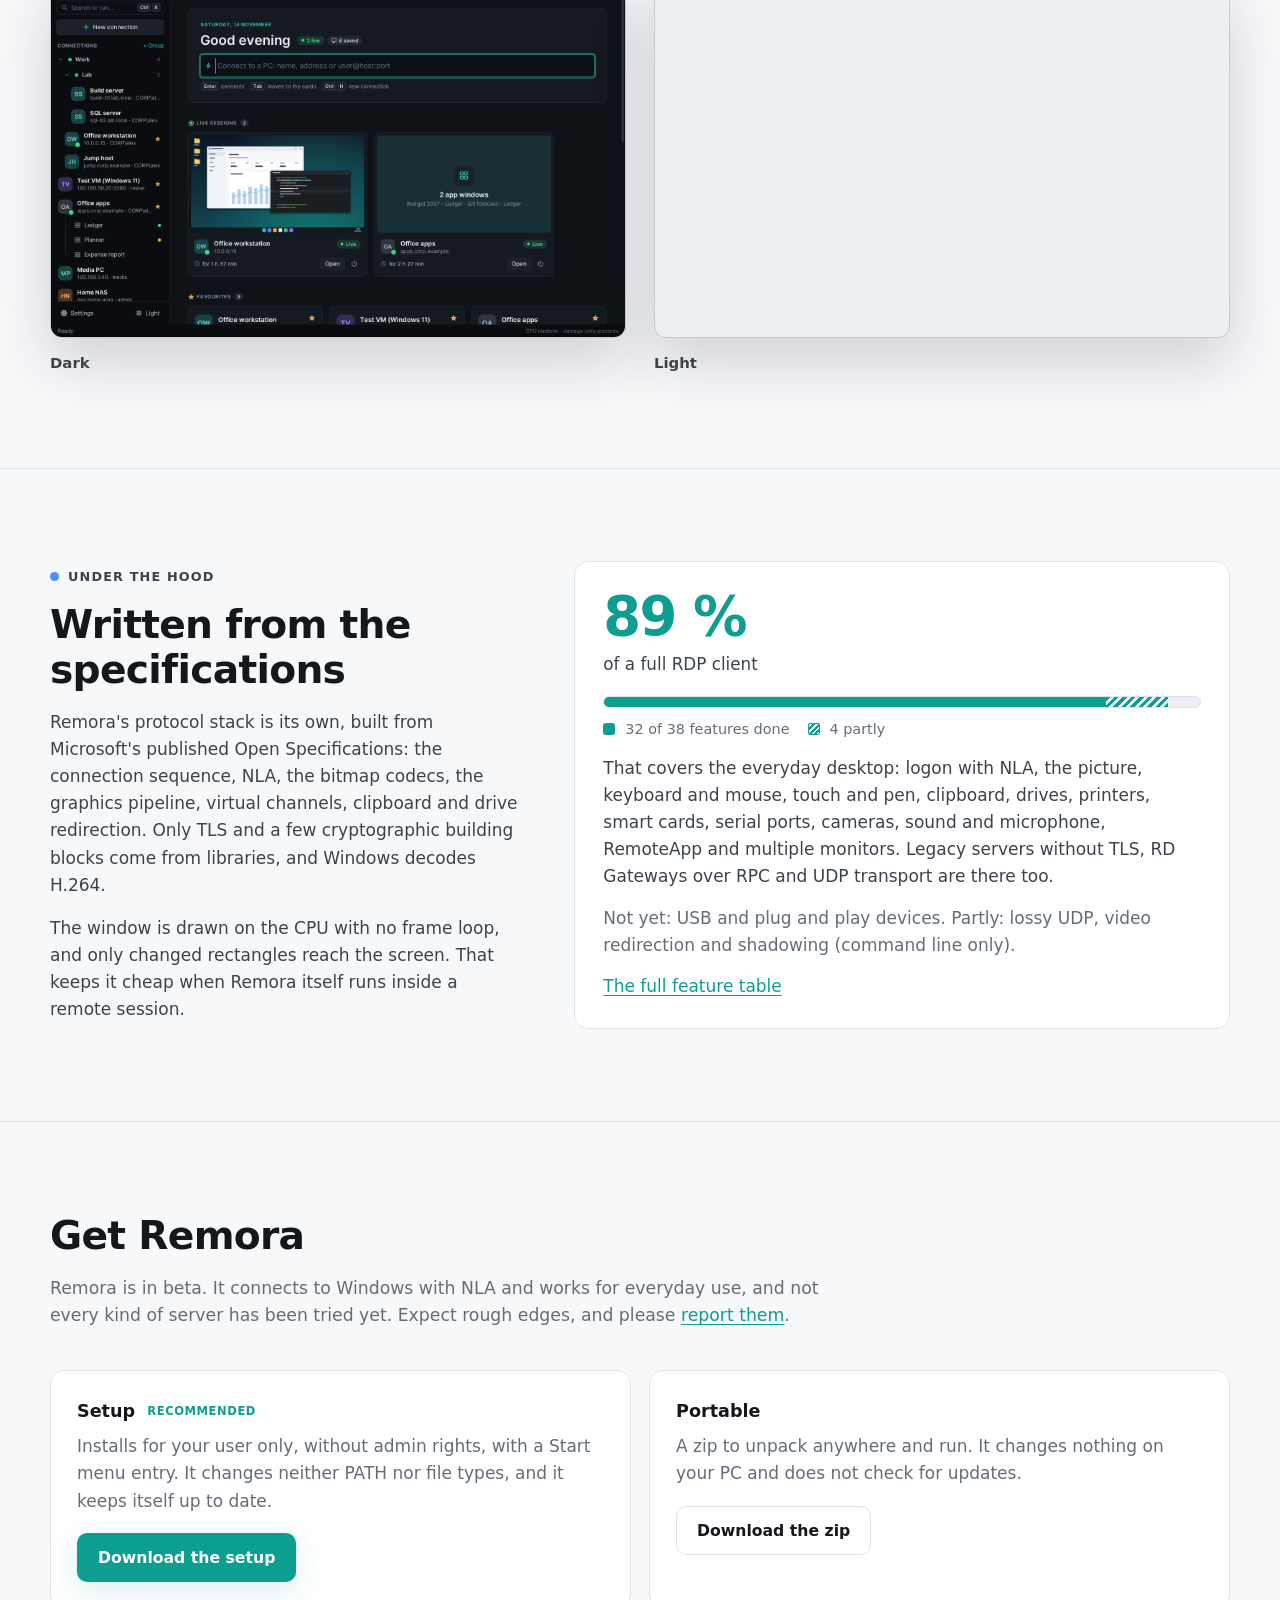
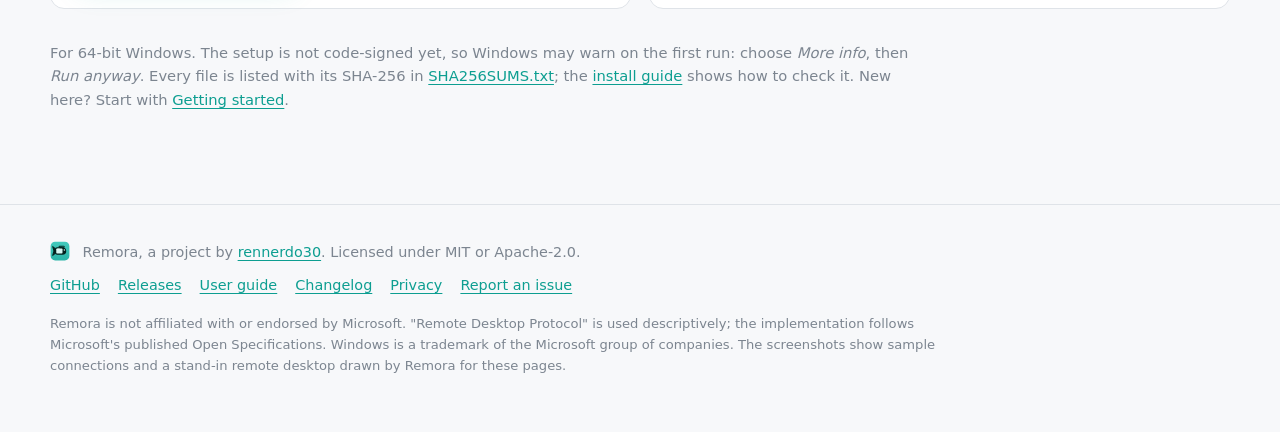
==== commit d155d225: "Website: coverage 89 %, the features new in beta.10" ====
--- a/website/index.html
+++ b/website/index.html
@@ -242,12 +242,12 @@
           <p>The window is drawn on the CPU with no frame loop, and only changed rectangles reach the screen. That keeps it cheap when Remora itself runs inside a remote session.</p>
         </div>
         <div class="coverage">
-          <p class="coverage-num"><strong>78 %</strong> of a full RDP client</p>
-          <div class="meter" role="img" aria-label="29 of 38 features done, 1 partly done"><span class="meter-done"></span><span class="meter-part"></span></div>
-          <p class="coverage-legend"><span class="key key-done"></span>29 of 38 features done <span class="key key-part"></span>1 partly</p>
-          <p>That covers the everyday desktop: logon with NLA, the picture, keyboard and mouse, touch and pen, clipboard, drives, printers, smart cards, sound and microphone, RemoteApp and multiple monitors.</p>
-          <p class="muted">Not yet: UDP transport, RD Gateway over RPC, legacy RDP security without TLS, serial ports, USB devices, cameras, plug and play devices, video redirection and shadowing.</p>
-          <p><a href="https://github.com/rennerdo30/rdp-rs#rdp-coverage-about-78-">The full feature table</a></p>
+          <p class="coverage-num"><strong>89 %</strong> of a full RDP client</p>
+          <div class="meter" role="img" aria-label="32 of 38 features done, 4 partly done"><span class="meter-done"></span><span class="meter-part"></span></div>
+          <p class="coverage-legend"><span class="key key-done"></span>32 of 38 features done <span class="key key-part"></span>4 partly</p>
+          <p>That covers the everyday desktop: logon with NLA, the picture, keyboard and mouse, touch and pen, clipboard, drives, printers, smart cards, serial ports, cameras, sound and microphone, RemoteApp and multiple monitors. Legacy servers without TLS, RD Gateways over RPC and UDP transport are there too.</p>
+          <p class="muted">Not yet: USB and plug and play devices. Partly: lossy UDP, video redirection and shadowing (command line only).</p>
+          <p><a href="https://github.com/rennerdo30/rdp-rs#rdp-coverage-about-89-">The full feature table</a></p>
         </div>
       </div>
     </section>
--- a/website/style.css
+++ b/website/style.css
@@ -255,8 +255,8 @@
 .coverage-num strong { display: block; font-size: 3.4rem; line-height: 1; letter-spacing: -0.03em; color: var(--accent); margin-bottom: 6px; }
 .meter { display: flex; height: 12px; border-radius: 999px; background: var(--bg-2); border: 1px solid var(--line); overflow: hidden; margin: 18px 0 10px; }
 /* 29 done and 1 partly of 38. */
-.meter-done { width: 76.3%; background: var(--accent); }
-.meter-part { width: 2.6%; background: repeating-linear-gradient(135deg, var(--accent) 0 3px, transparent 3px 6px); }
+.meter-done { width: 84.2%; background: var(--accent); }
+.meter-part { width: 10.5%; background: repeating-linear-gradient(135deg, var(--accent) 0 3px, transparent 3px 6px); }
 .coverage-legend { display: flex; flex-wrap: wrap; align-items: center; gap: 6px 10px; font-size: 0.9rem; color: var(--muted) !important; }
 .key { width: 12px; height: 12px; border-radius: 3px; display: inline-block; }
 .key-done { background: var(--accent); }
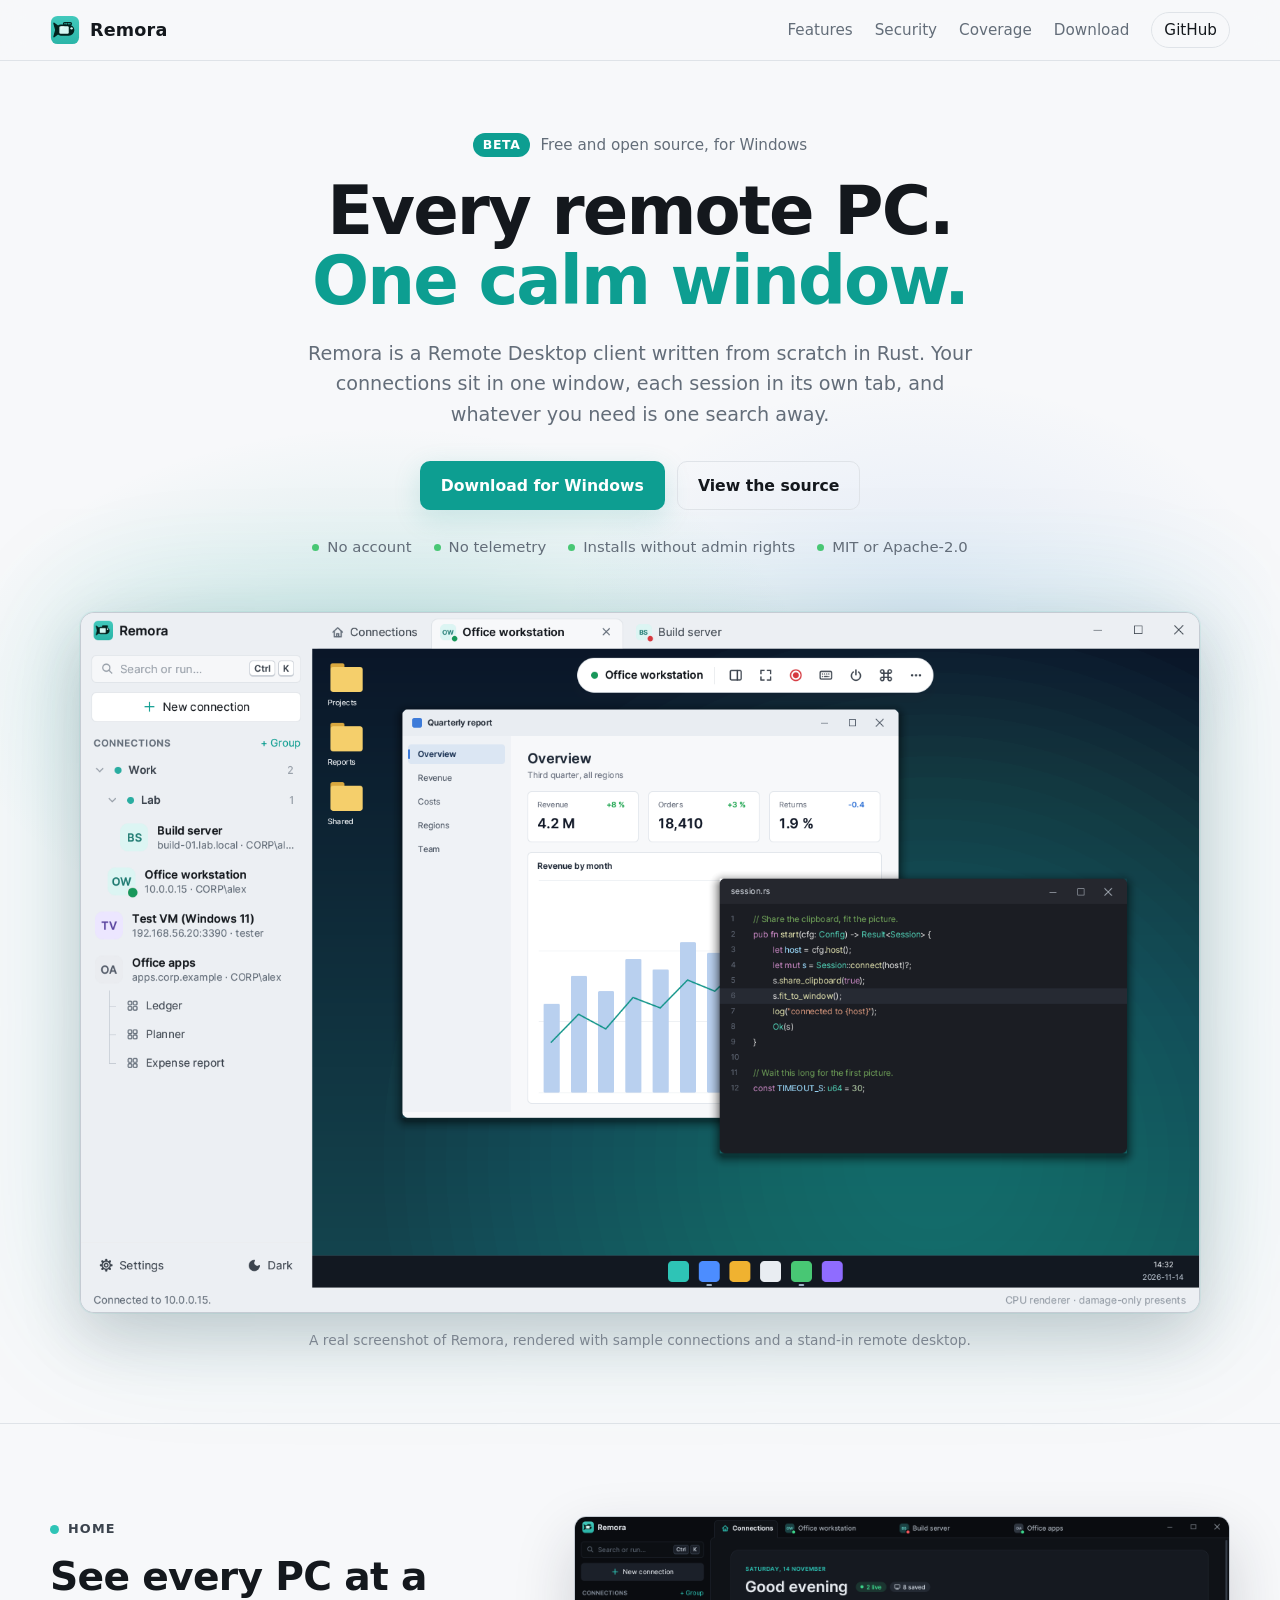
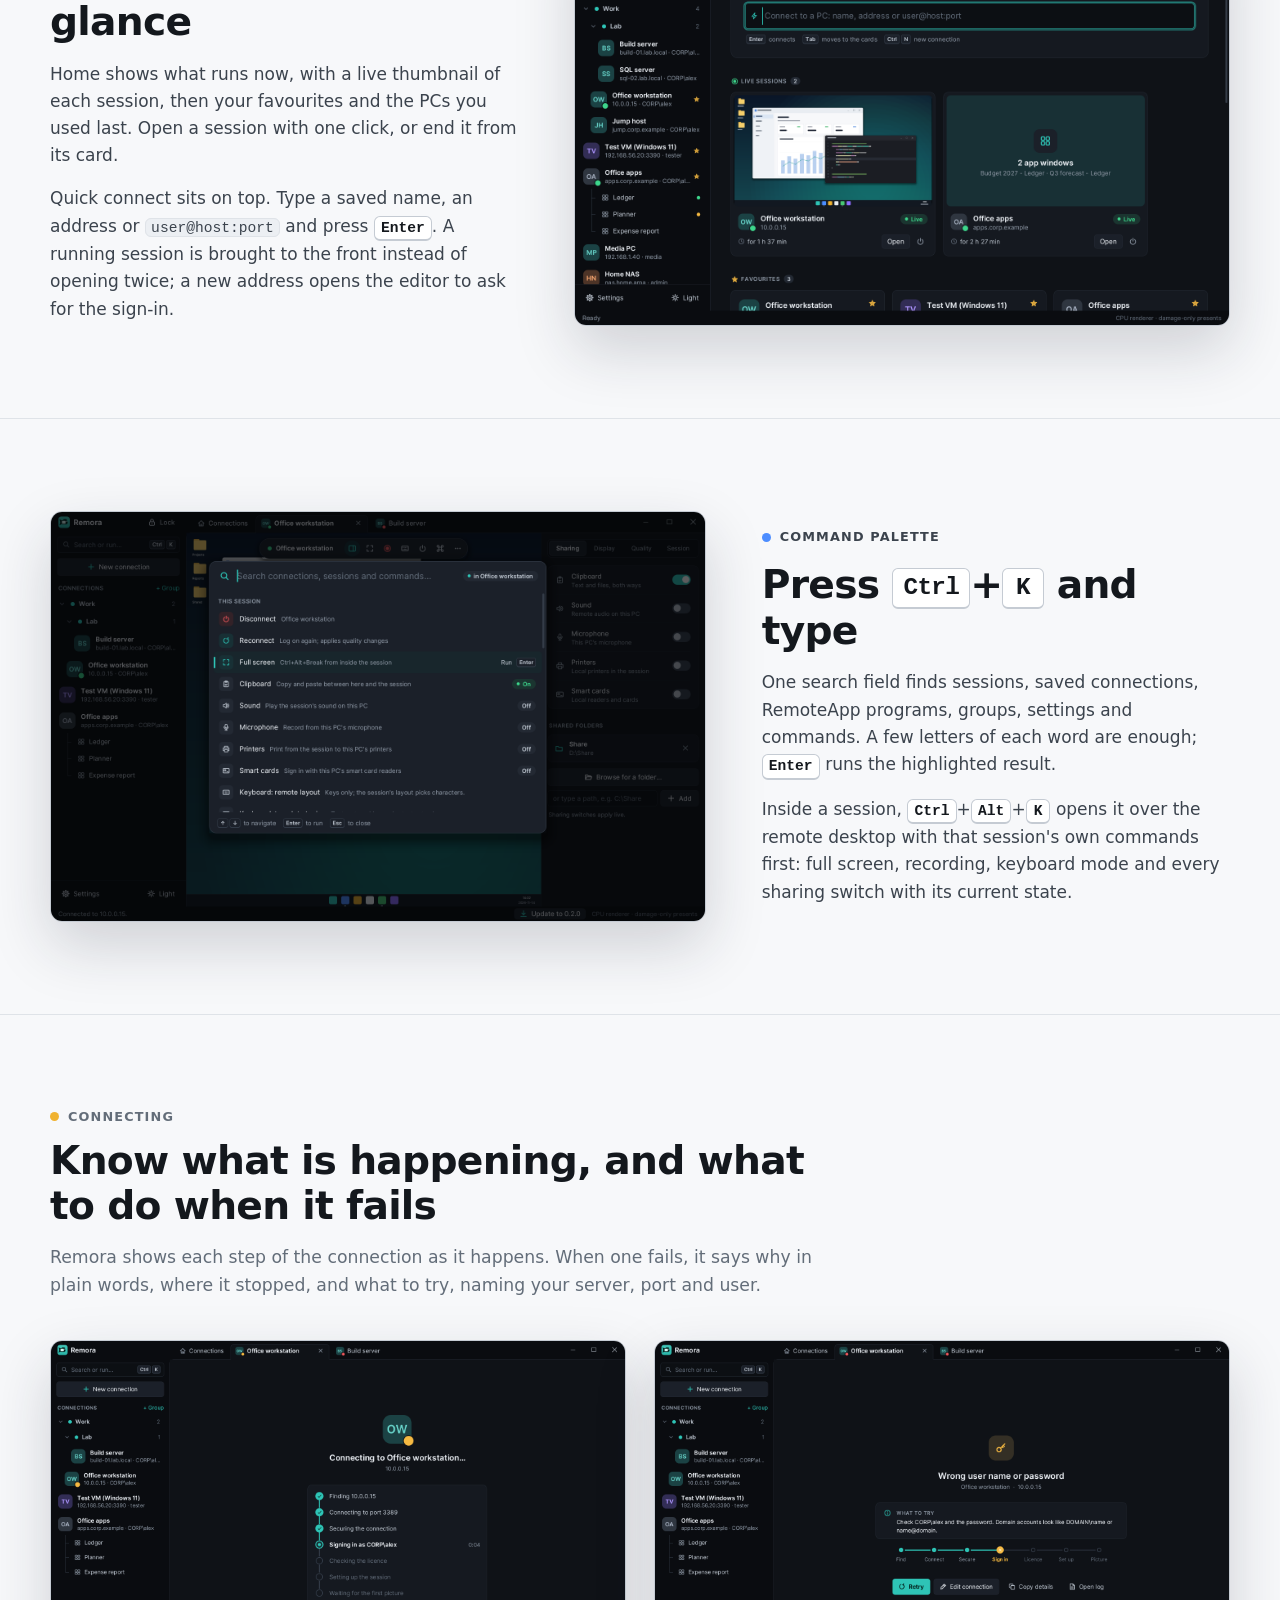
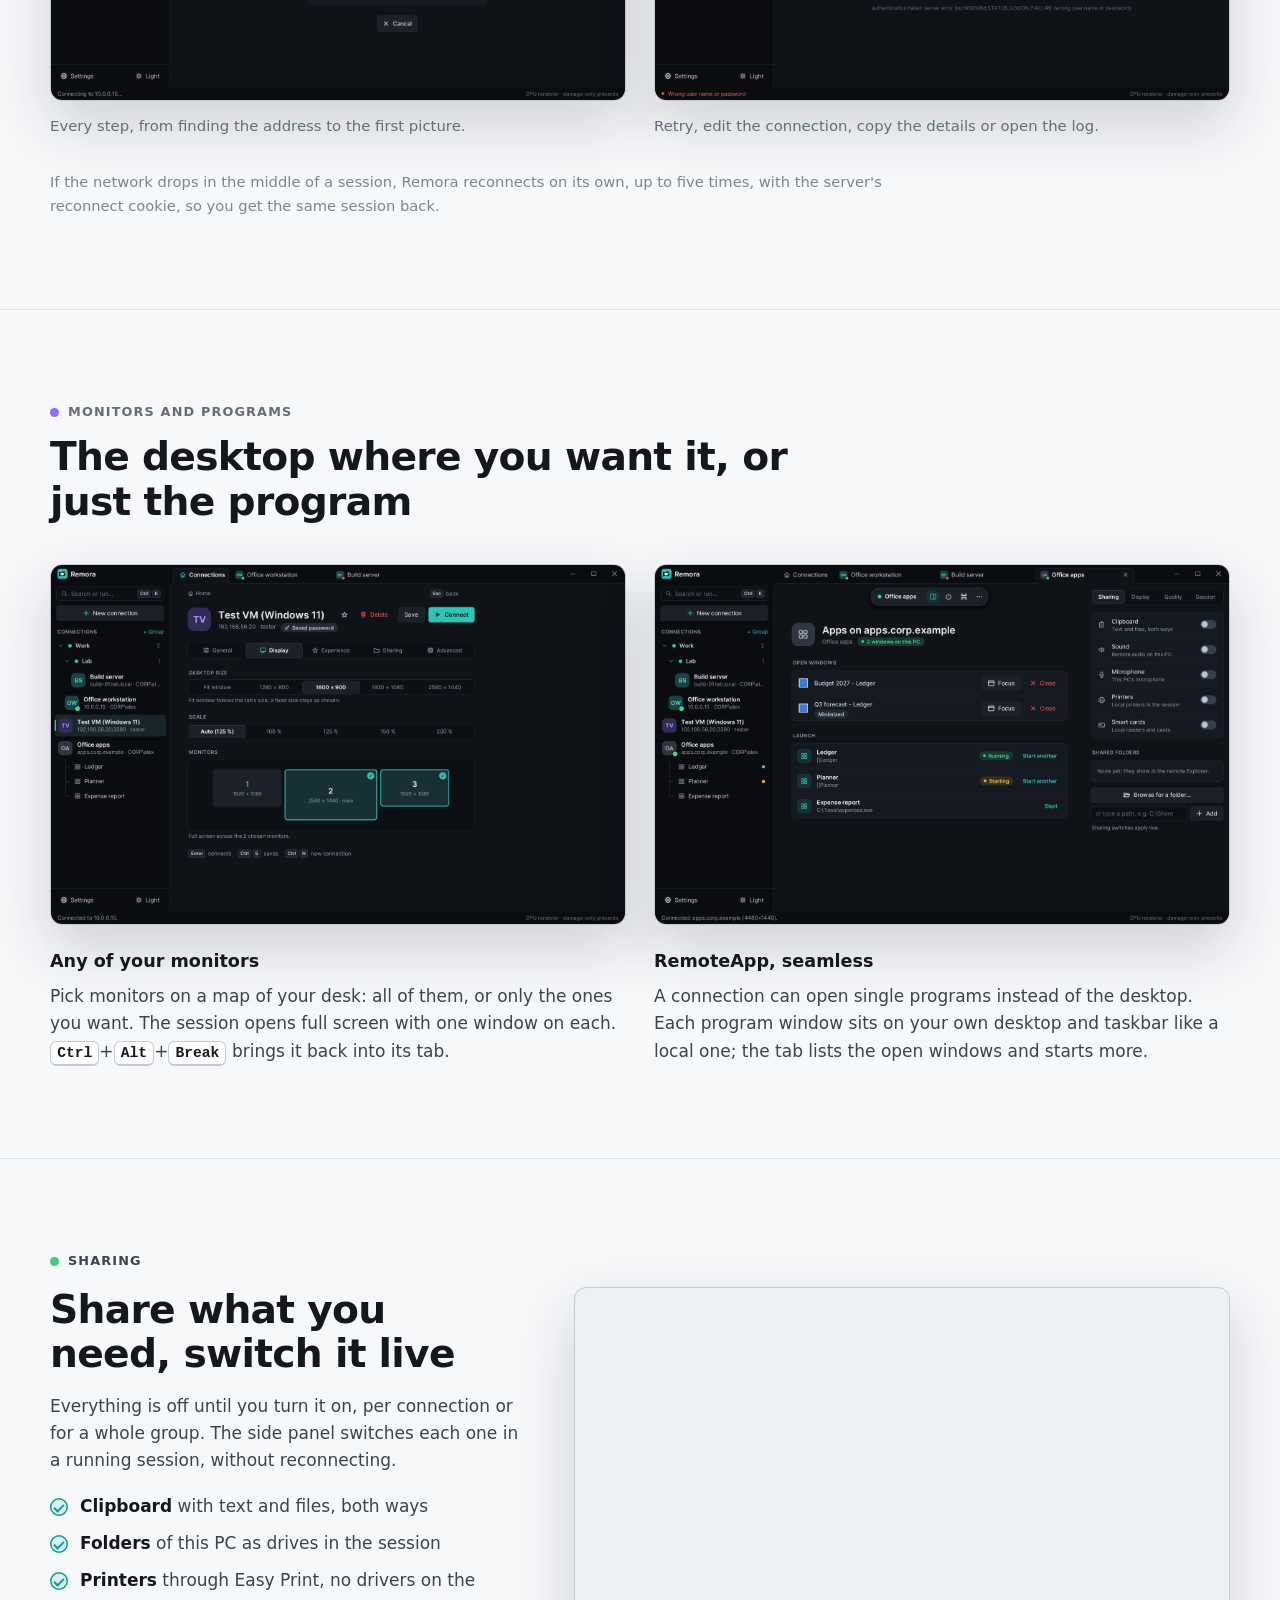
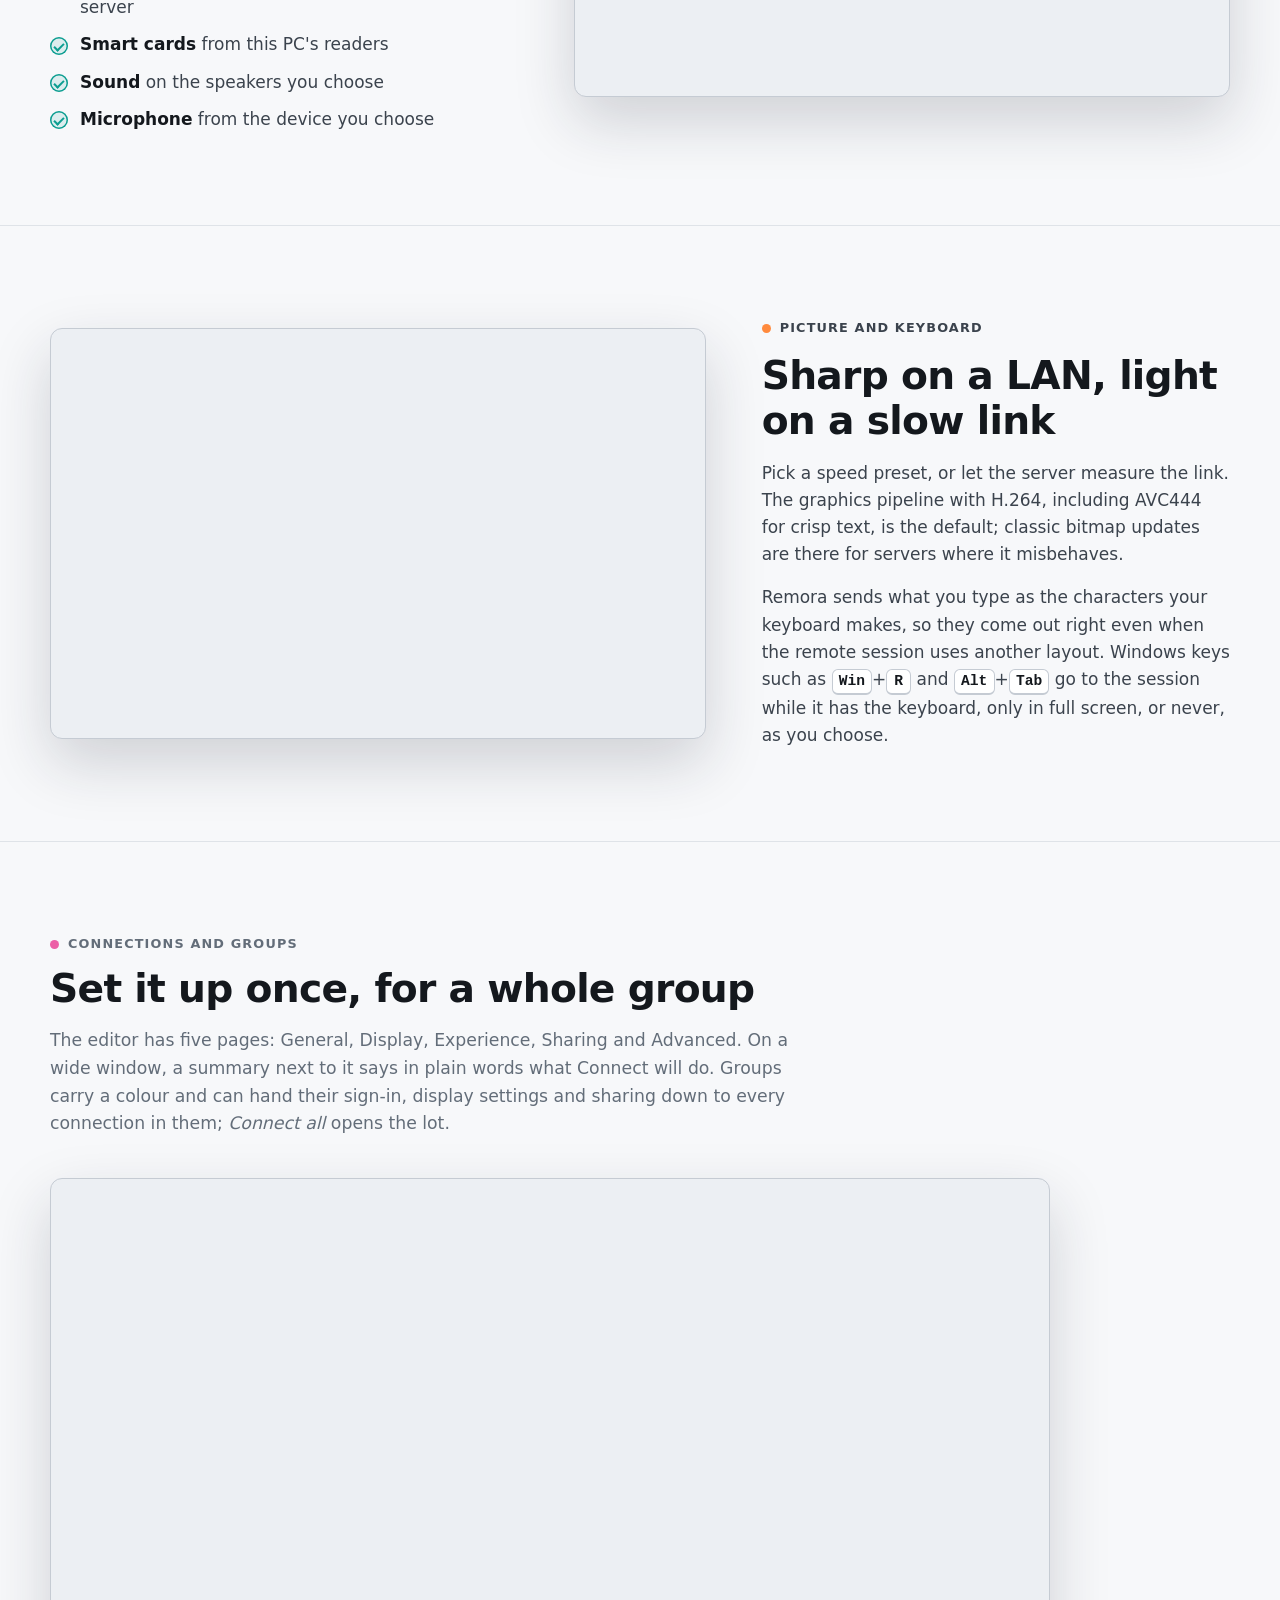
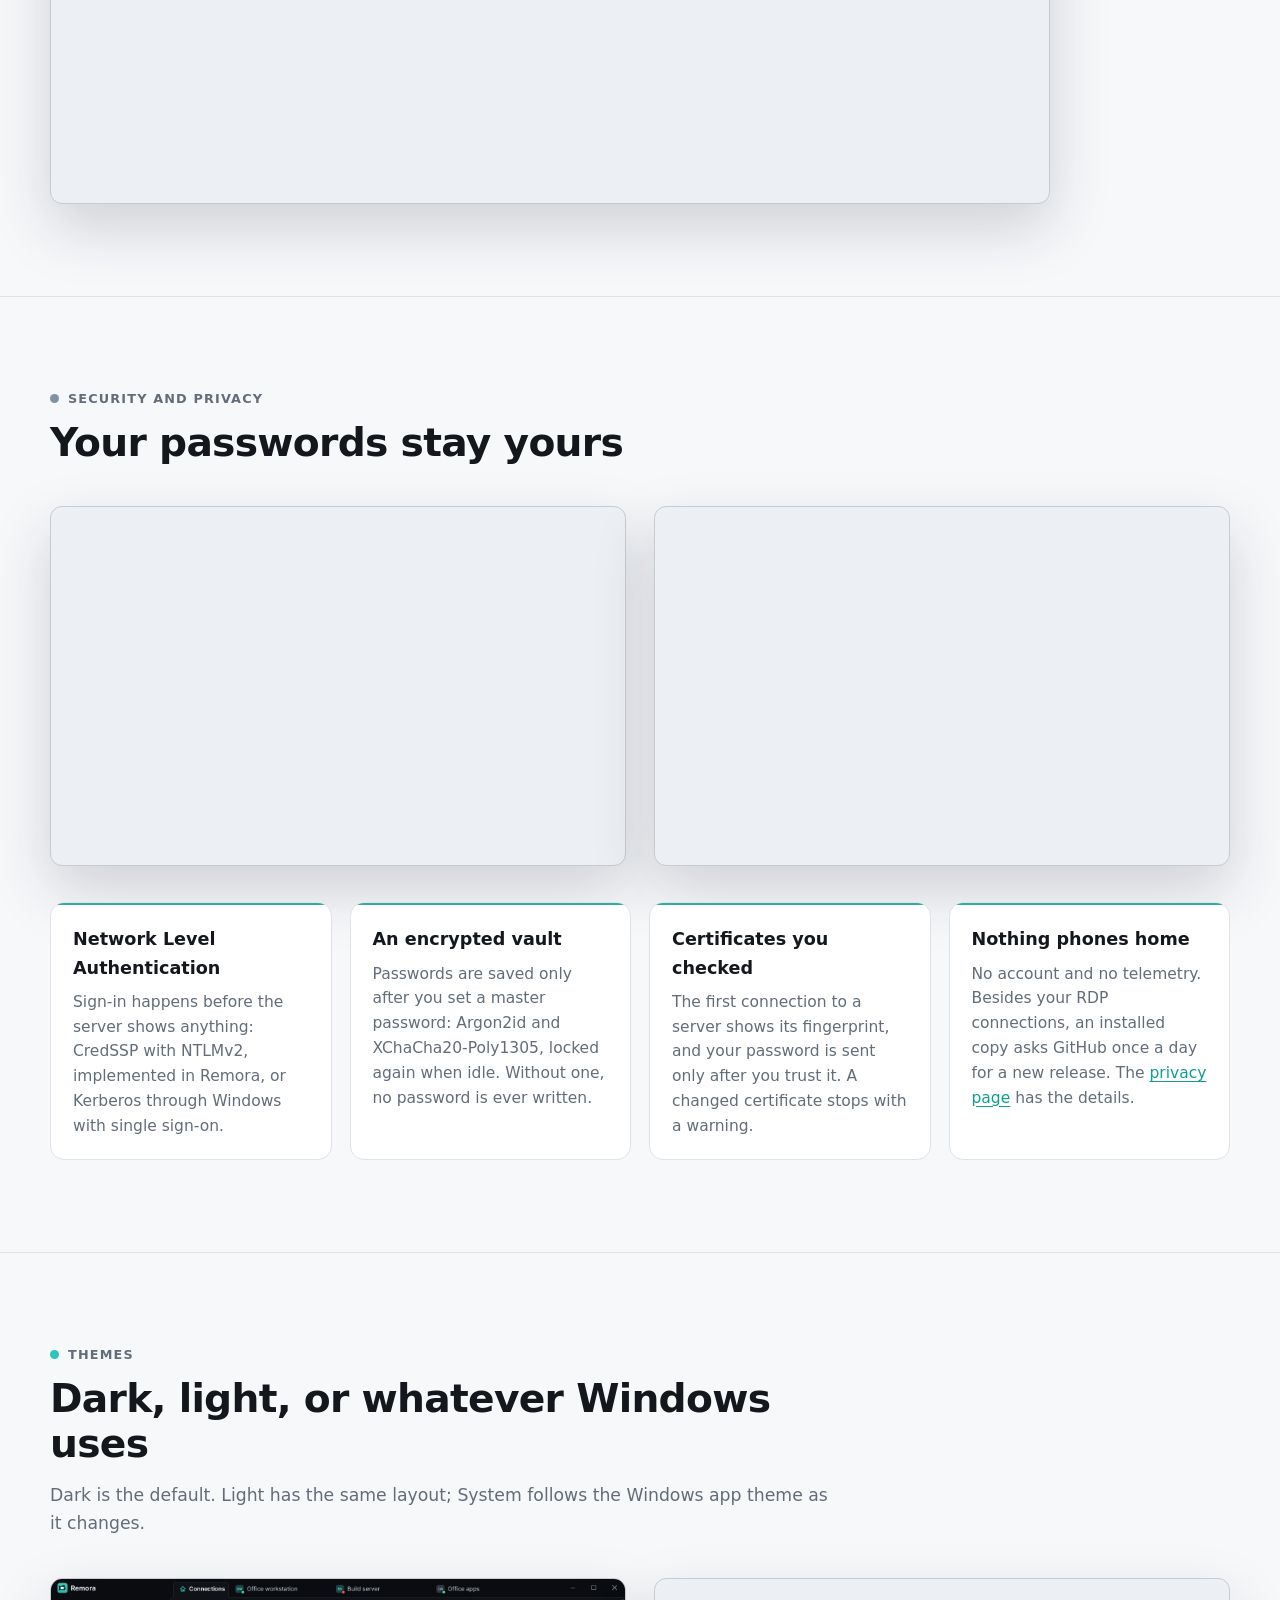
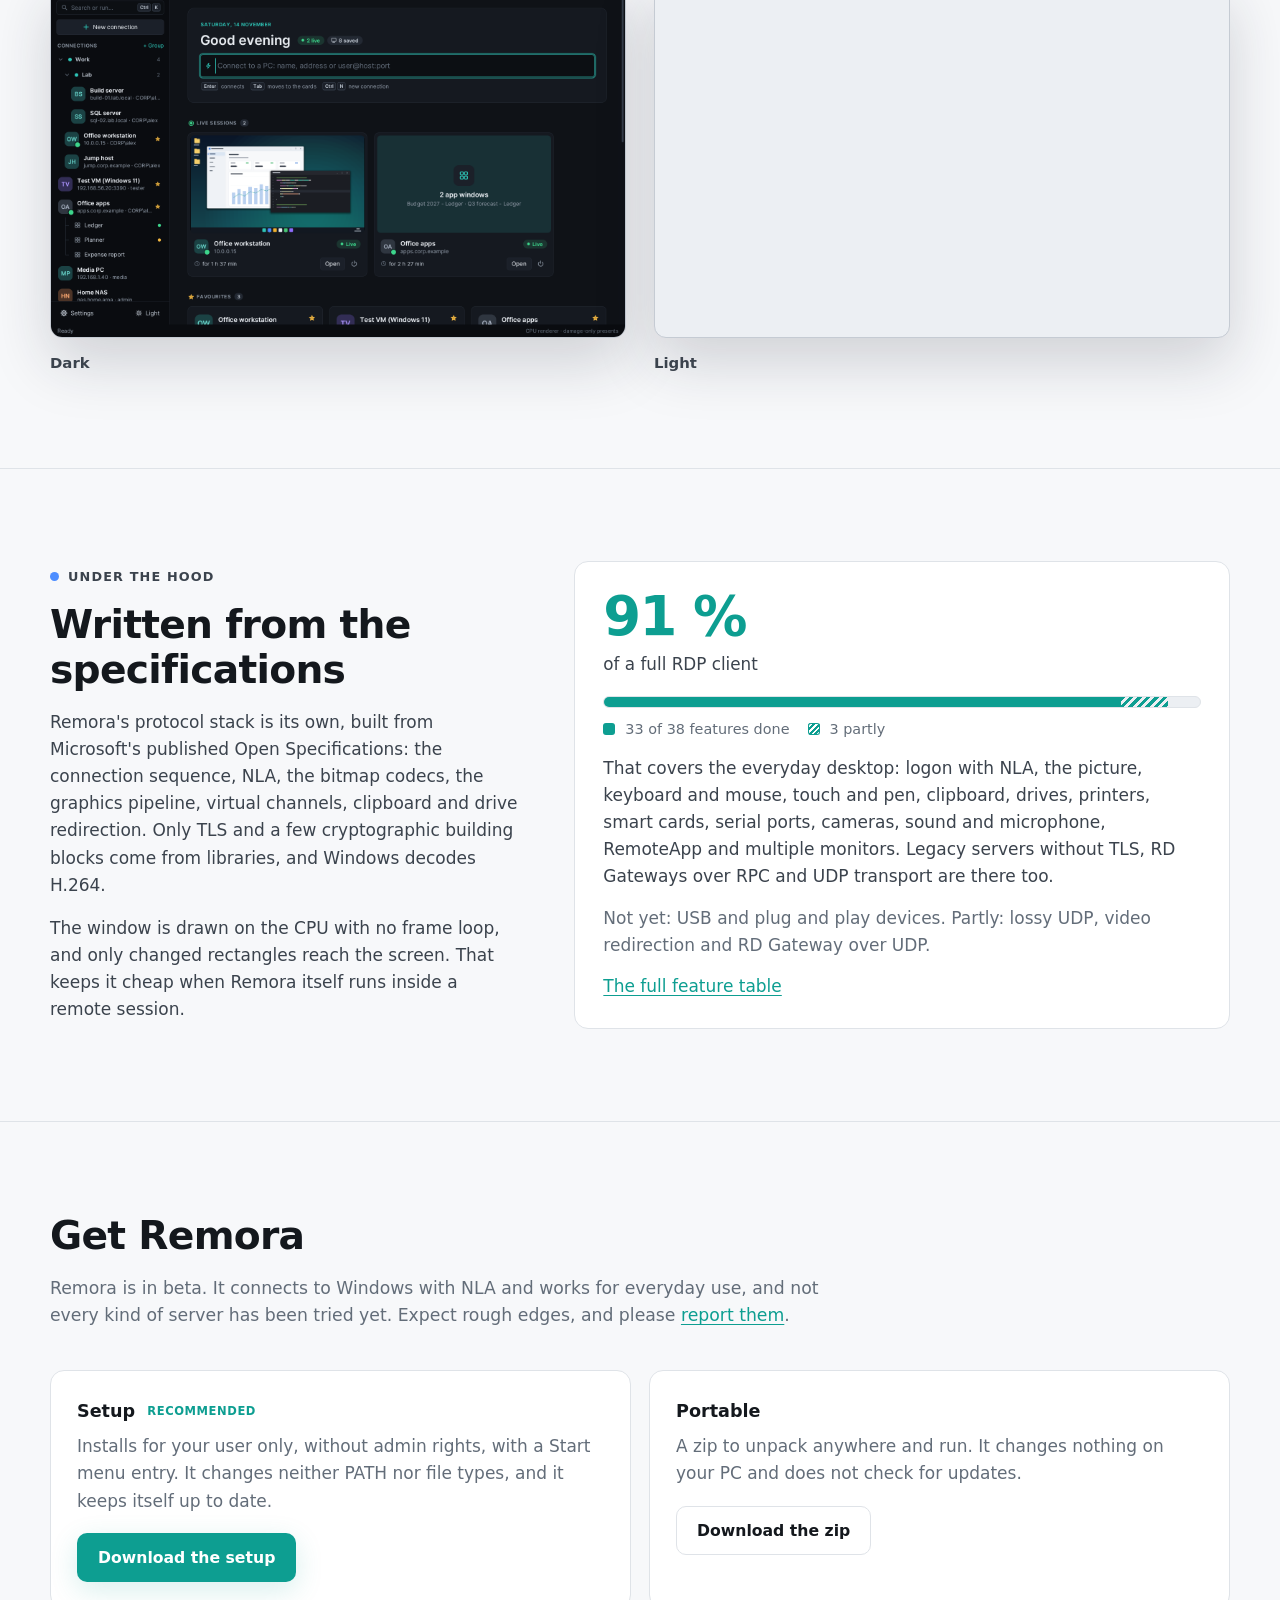
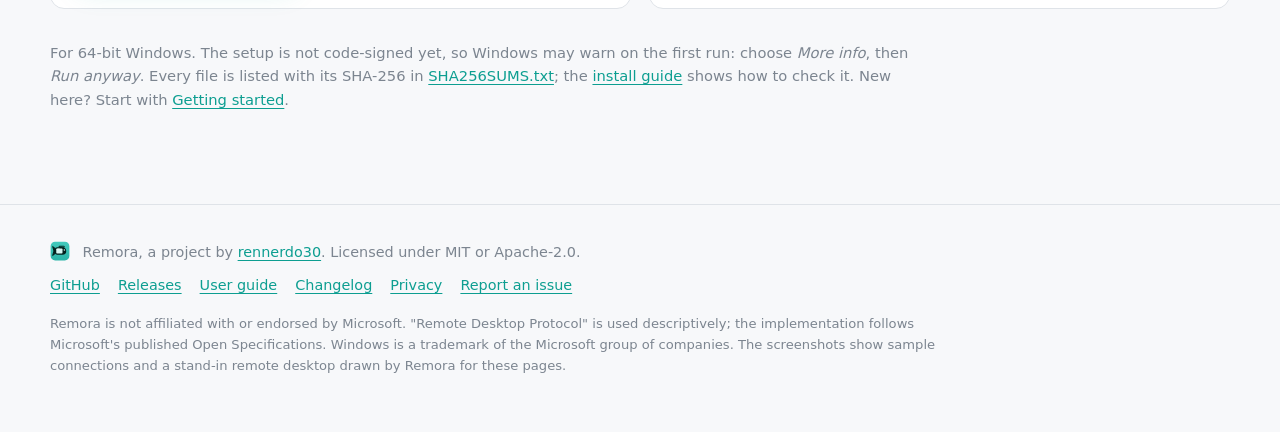
==== commit a05c79f1: "FIPS level for legacy security, shadowing from the app (RDP-84, RDP-85) - Standard RDP Security at t" ====
--- a/website/index.html
+++ b/website/index.html
@@ -242,12 +242,12 @@
           <p>The window is drawn on the CPU with no frame loop, and only changed rectangles reach the screen. That keeps it cheap when Remora itself runs inside a remote session.</p>
         </div>
         <div class="coverage">
-          <p class="coverage-num"><strong>89 %</strong> of a full RDP client</p>
-          <div class="meter" role="img" aria-label="32 of 38 features done, 4 partly done"><span class="meter-done"></span><span class="meter-part"></span></div>
-          <p class="coverage-legend"><span class="key key-done"></span>32 of 38 features done <span class="key key-part"></span>4 partly</p>
+          <p class="coverage-num"><strong>91 %</strong> of a full RDP client</p>
+          <div class="meter" role="img" aria-label="33 of 38 features done, 3 partly done"><span class="meter-done"></span><span class="meter-part"></span></div>
+          <p class="coverage-legend"><span class="key key-done"></span>33 of 38 features done <span class="key key-part"></span>3 partly</p>
           <p>That covers the everyday desktop: logon with NLA, the picture, keyboard and mouse, touch and pen, clipboard, drives, printers, smart cards, serial ports, cameras, sound and microphone, RemoteApp and multiple monitors. Legacy servers without TLS, RD Gateways over RPC and UDP transport are there too.</p>
-          <p class="muted">Not yet: USB and plug and play devices. Partly: lossy UDP, video redirection and shadowing (command line only).</p>
-          <p><a href="https://github.com/rennerdo30/rdp-rs#rdp-coverage-about-89-">The full feature table</a></p>
+          <p class="muted">Not yet: USB and plug and play devices. Partly: lossy UDP, video redirection and RD Gateway over UDP.</p>
+          <p><a href="https://github.com/rennerdo30/rdp-rs#rdp-coverage-about-91-">The full feature table</a></p>
         </div>
       </div>
     </section>
--- a/website/style.css
+++ b/website/style.css
@@ -255,8 +255,8 @@
 .coverage-num strong { display: block; font-size: 3.4rem; line-height: 1; letter-spacing: -0.03em; color: var(--accent); margin-bottom: 6px; }
 .meter { display: flex; height: 12px; border-radius: 999px; background: var(--bg-2); border: 1px solid var(--line); overflow: hidden; margin: 18px 0 10px; }
 /* 29 done and 1 partly of 38. */
-.meter-done { width: 84.2%; background: var(--accent); }
-.meter-part { width: 10.5%; background: repeating-linear-gradient(135deg, var(--accent) 0 3px, transparent 3px 6px); }
+.meter-done { width: 86.8%; background: var(--accent); }
+.meter-part { width: 7.9%; background: repeating-linear-gradient(135deg, var(--accent) 0 3px, transparent 3px 6px); }
 .coverage-legend { display: flex; flex-wrap: wrap; align-items: center; gap: 6px 10px; font-size: 0.9rem; color: var(--muted) !important; }
 .key { width: 12px; height: 12px; border-radius: 3px; display: inline-block; }
 .key-done { background: var(--accent); }
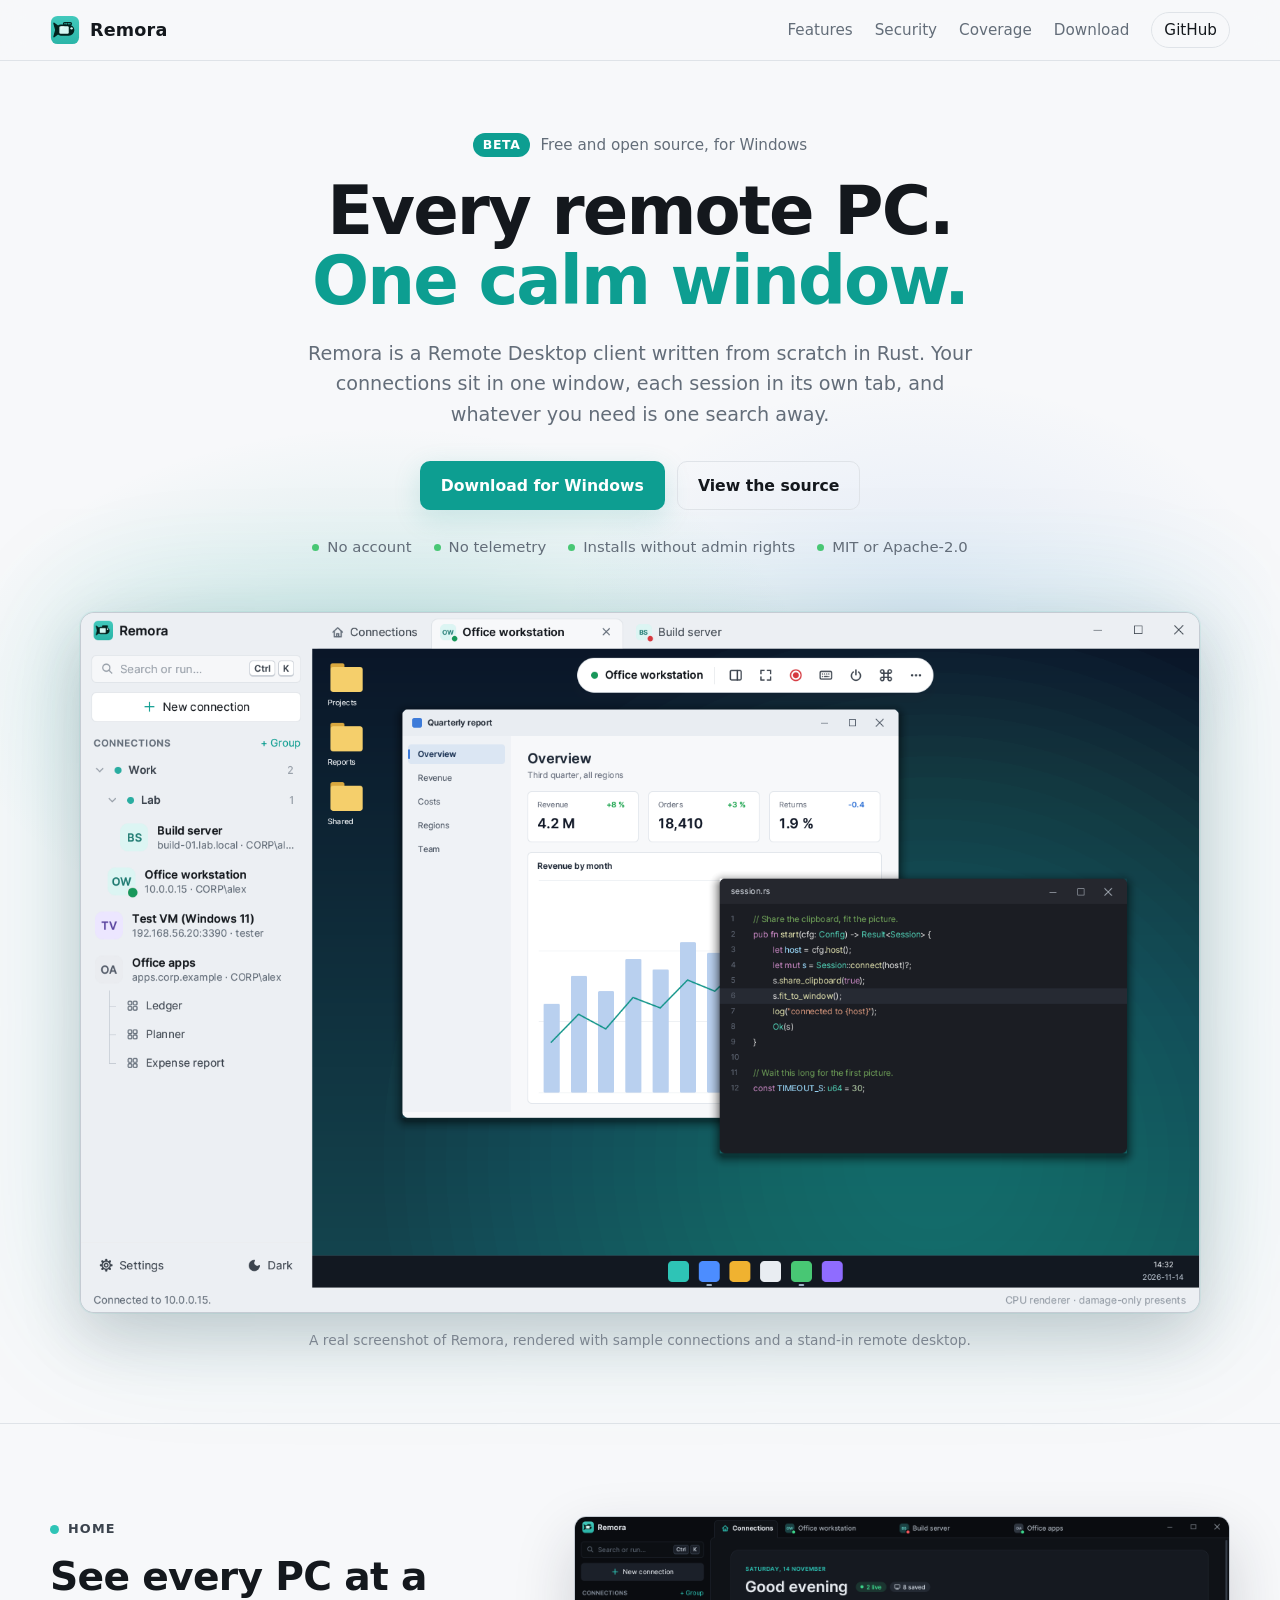
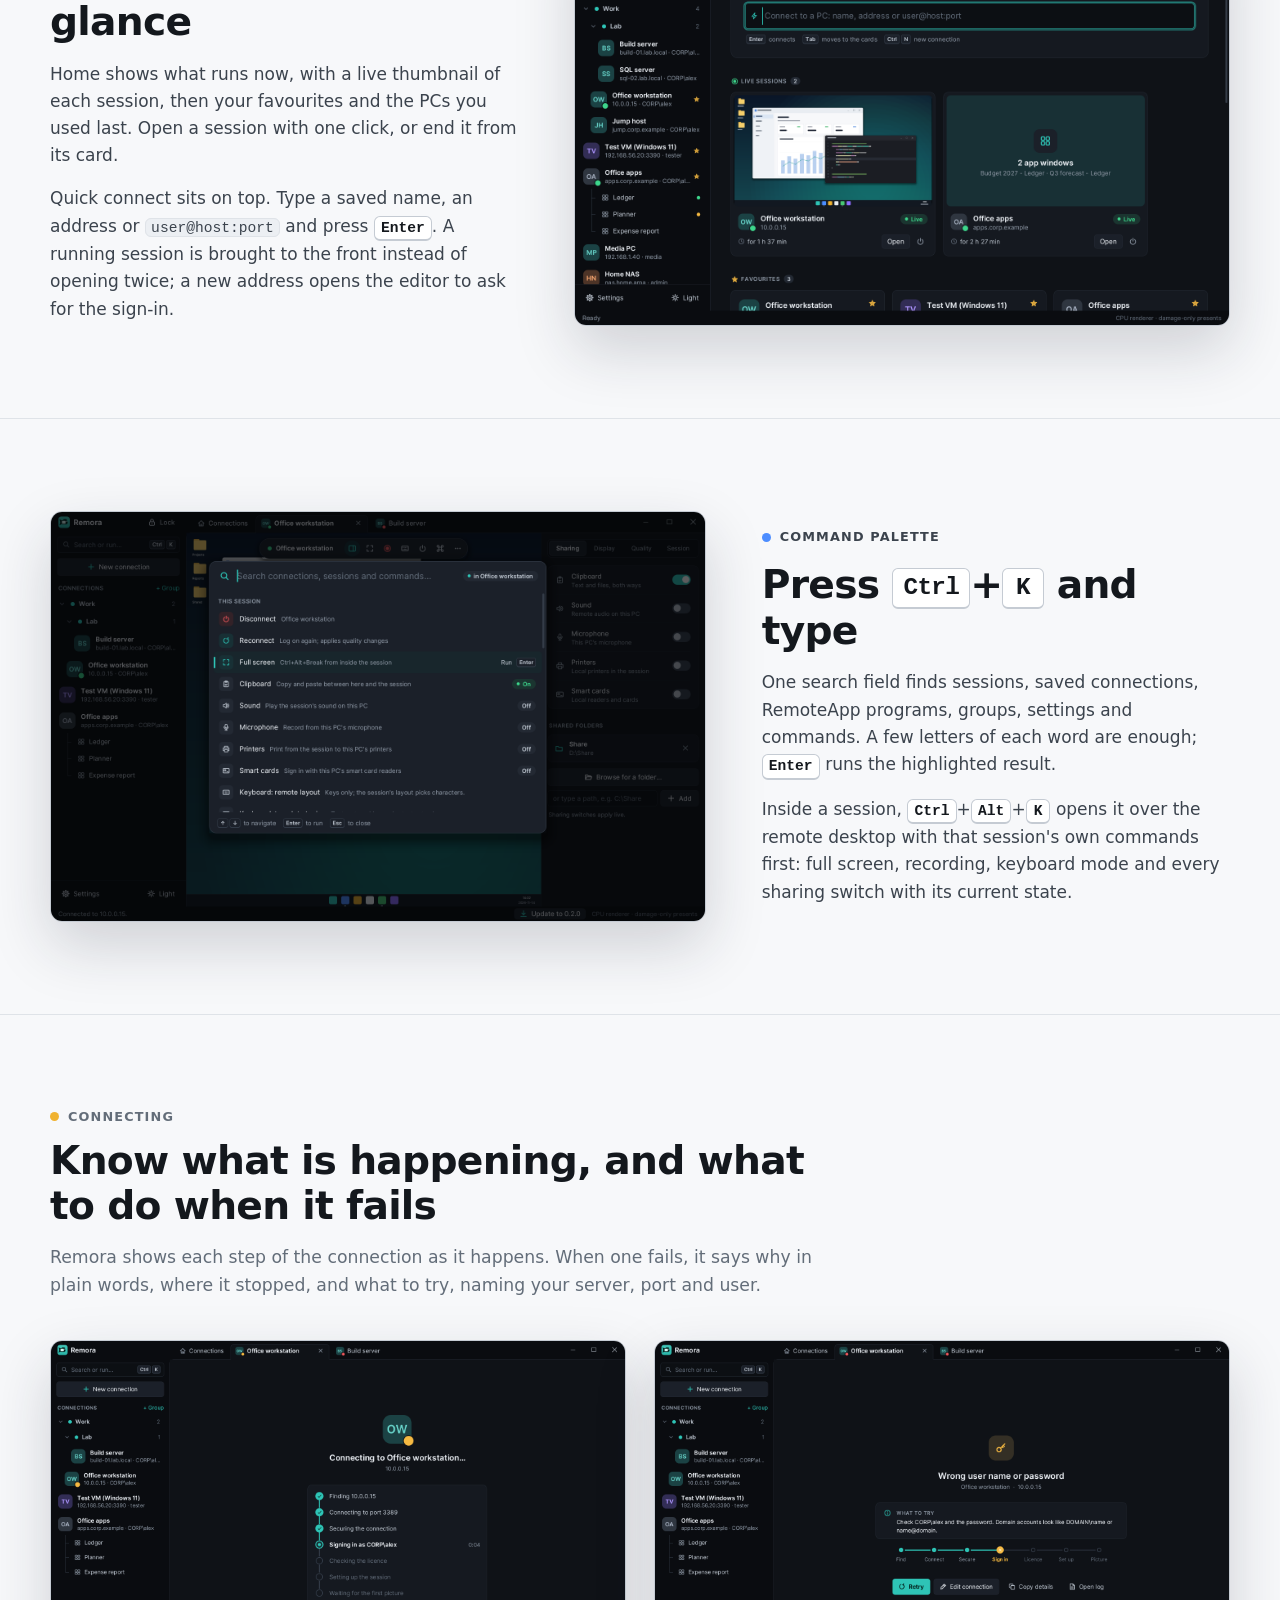
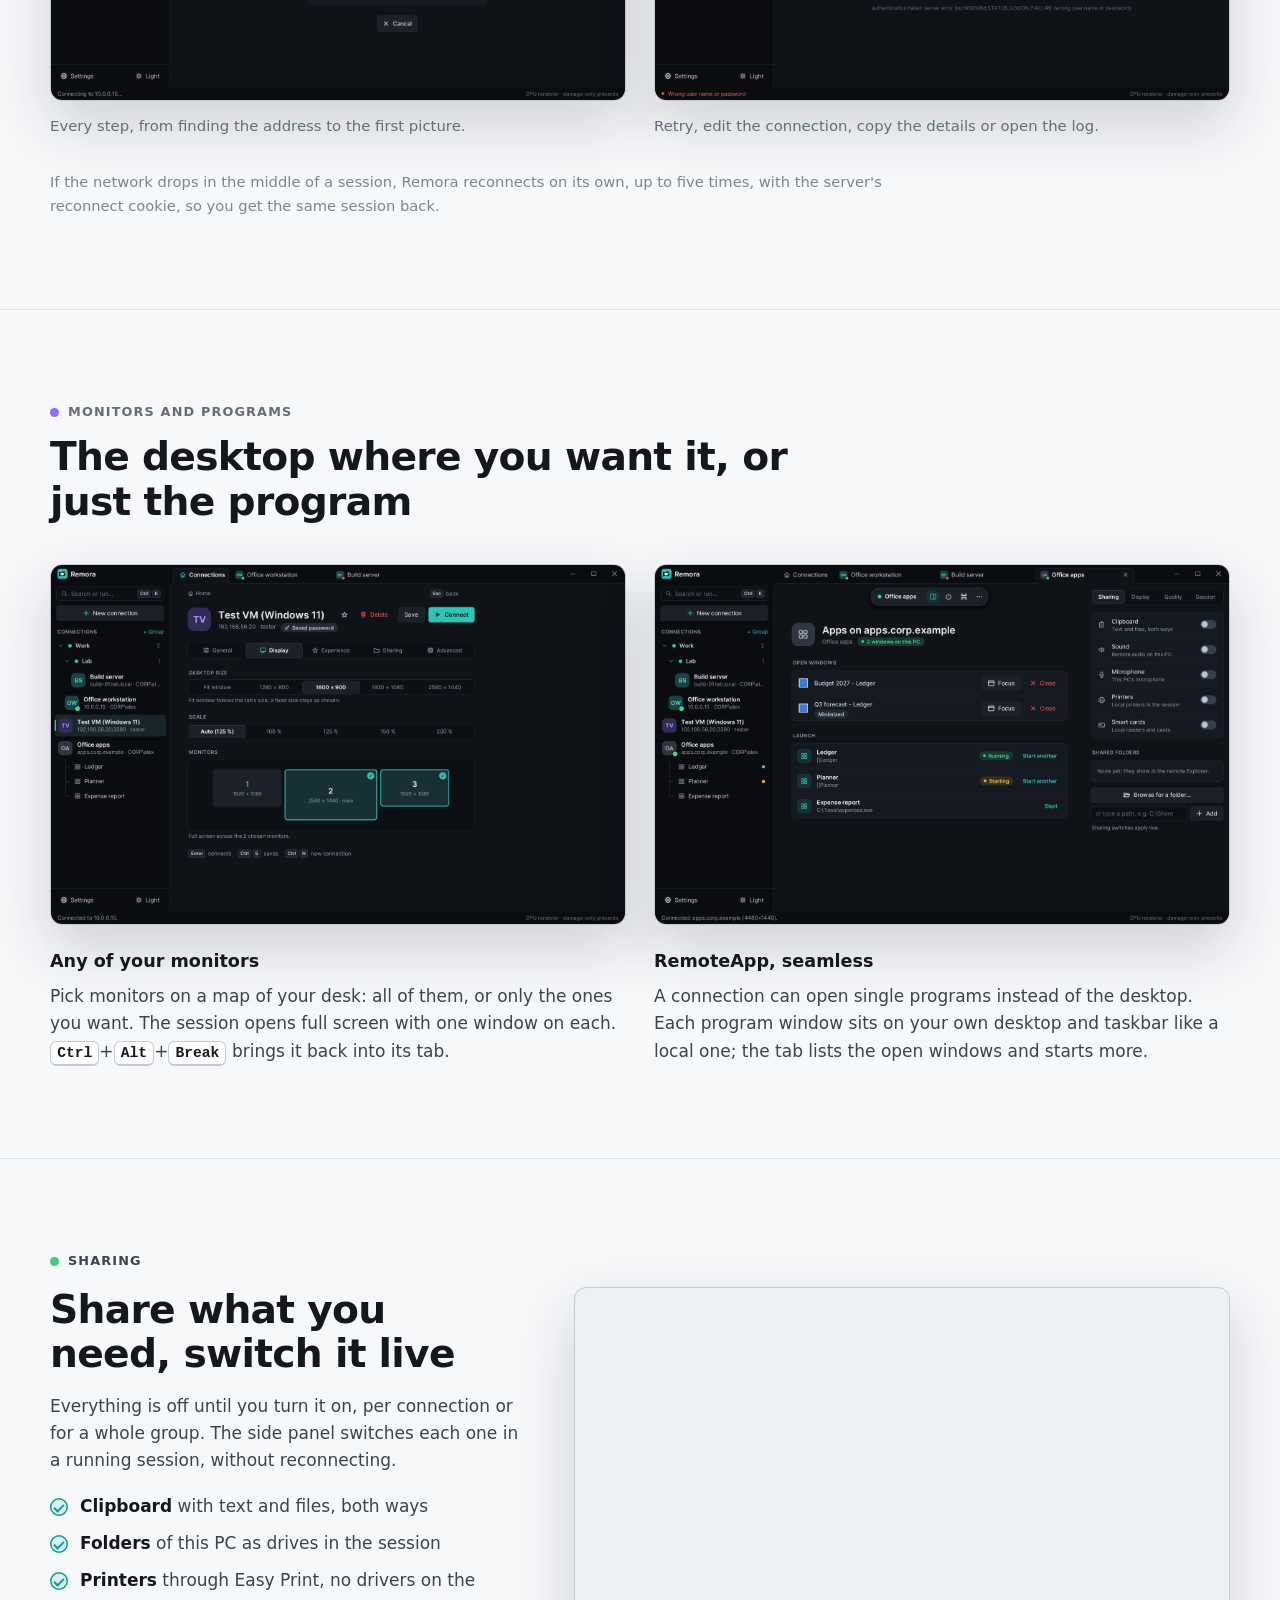
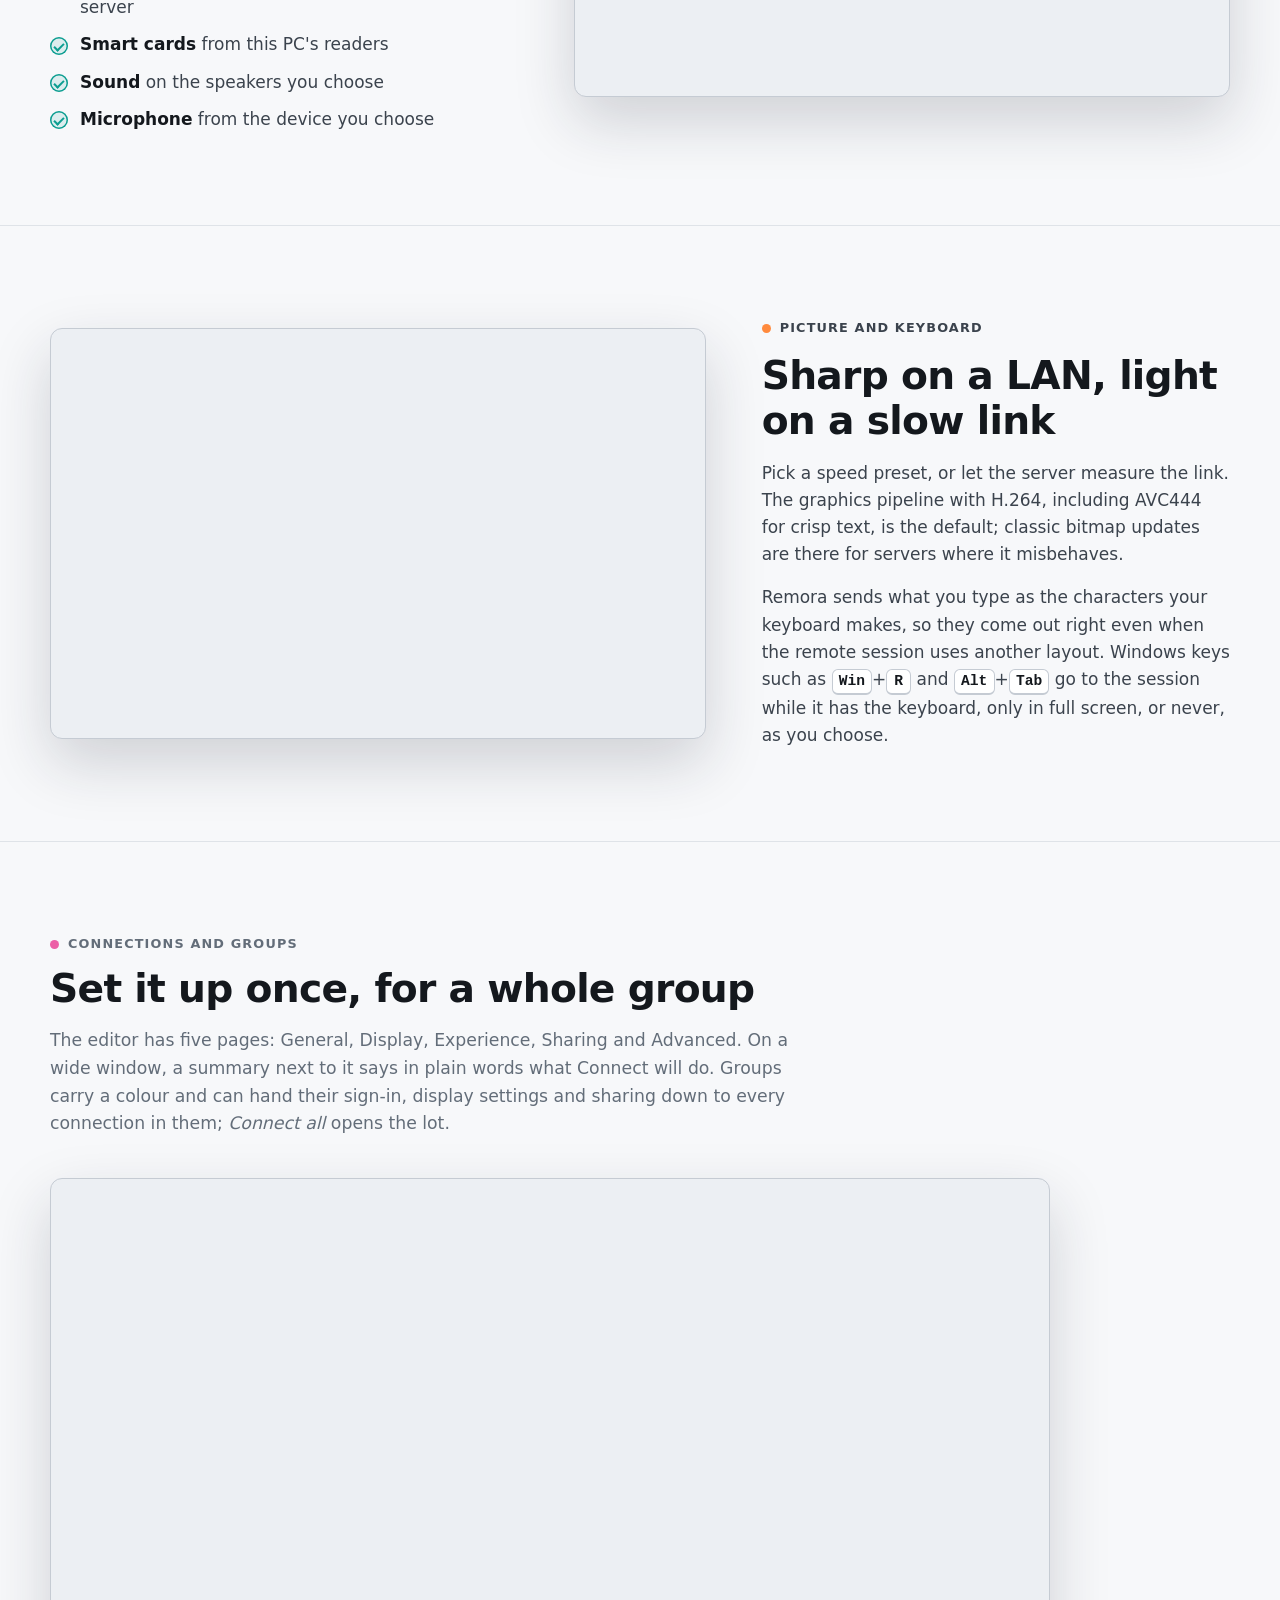
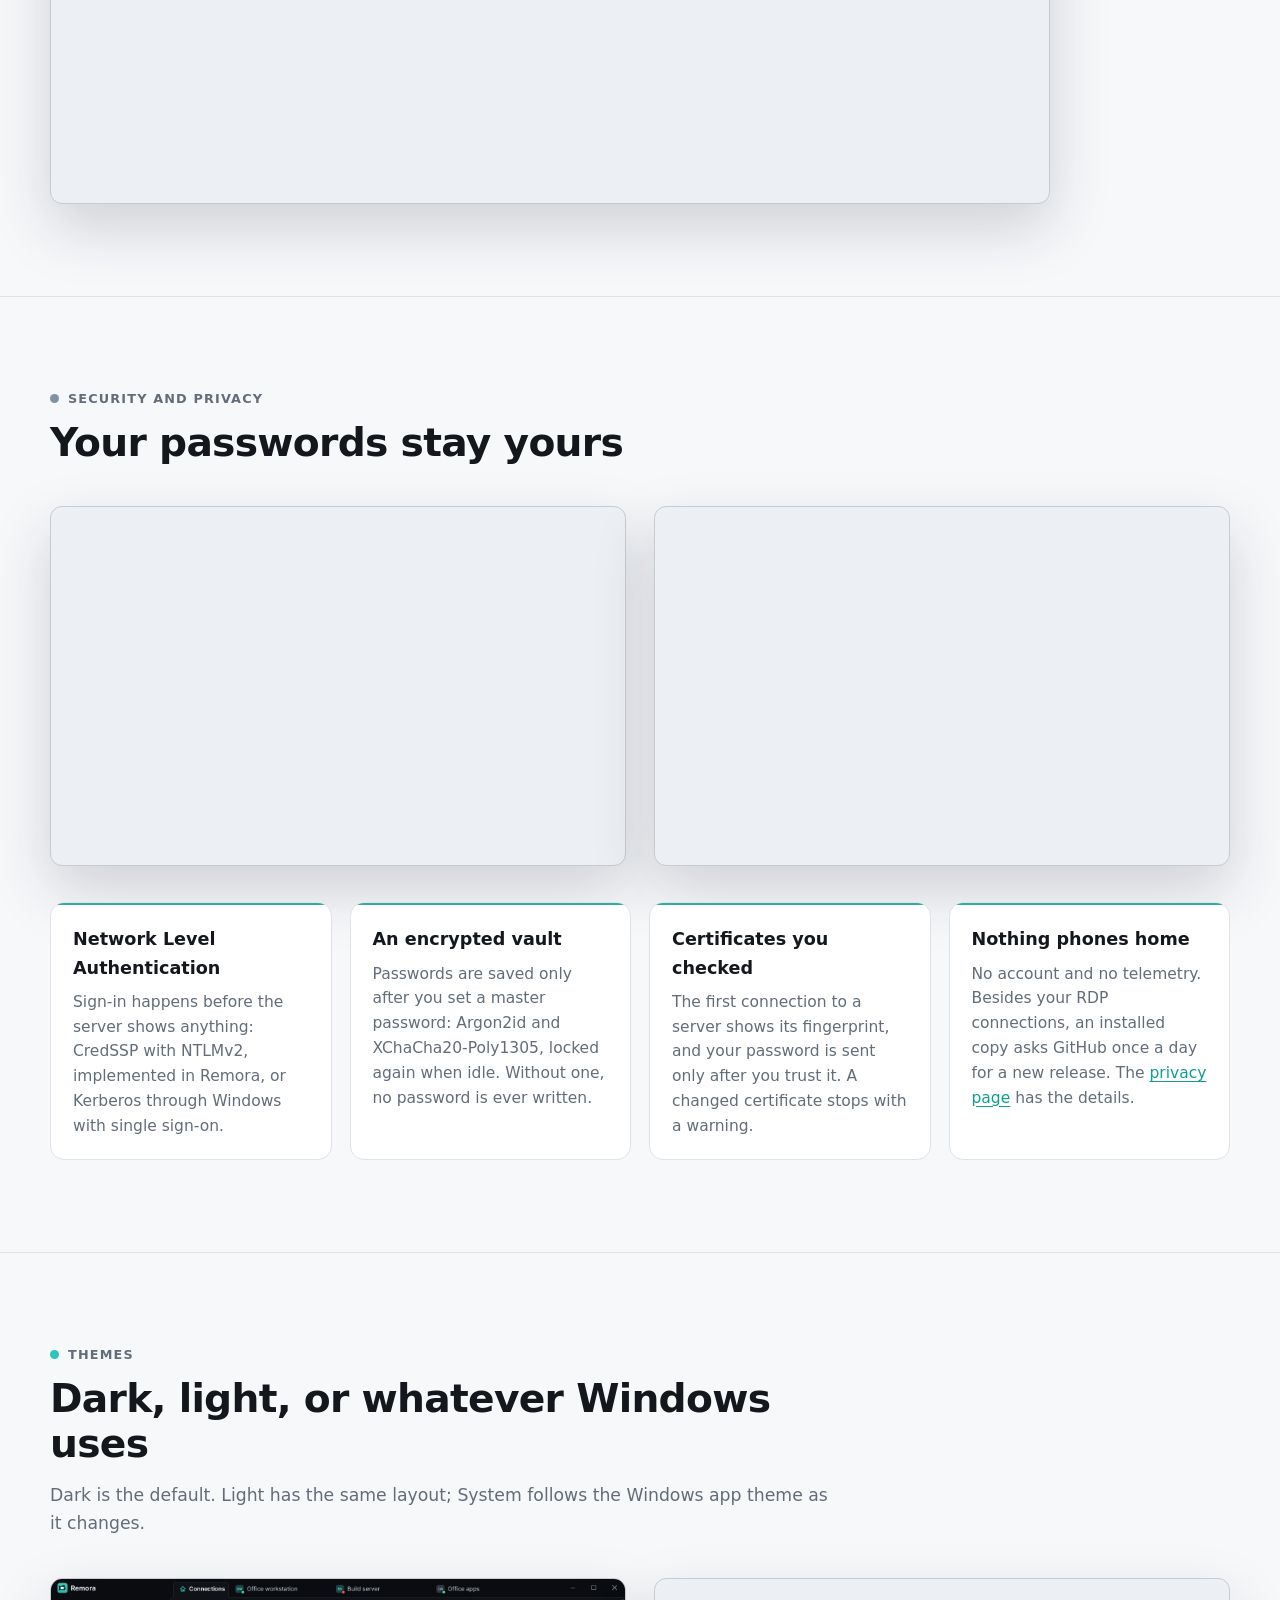
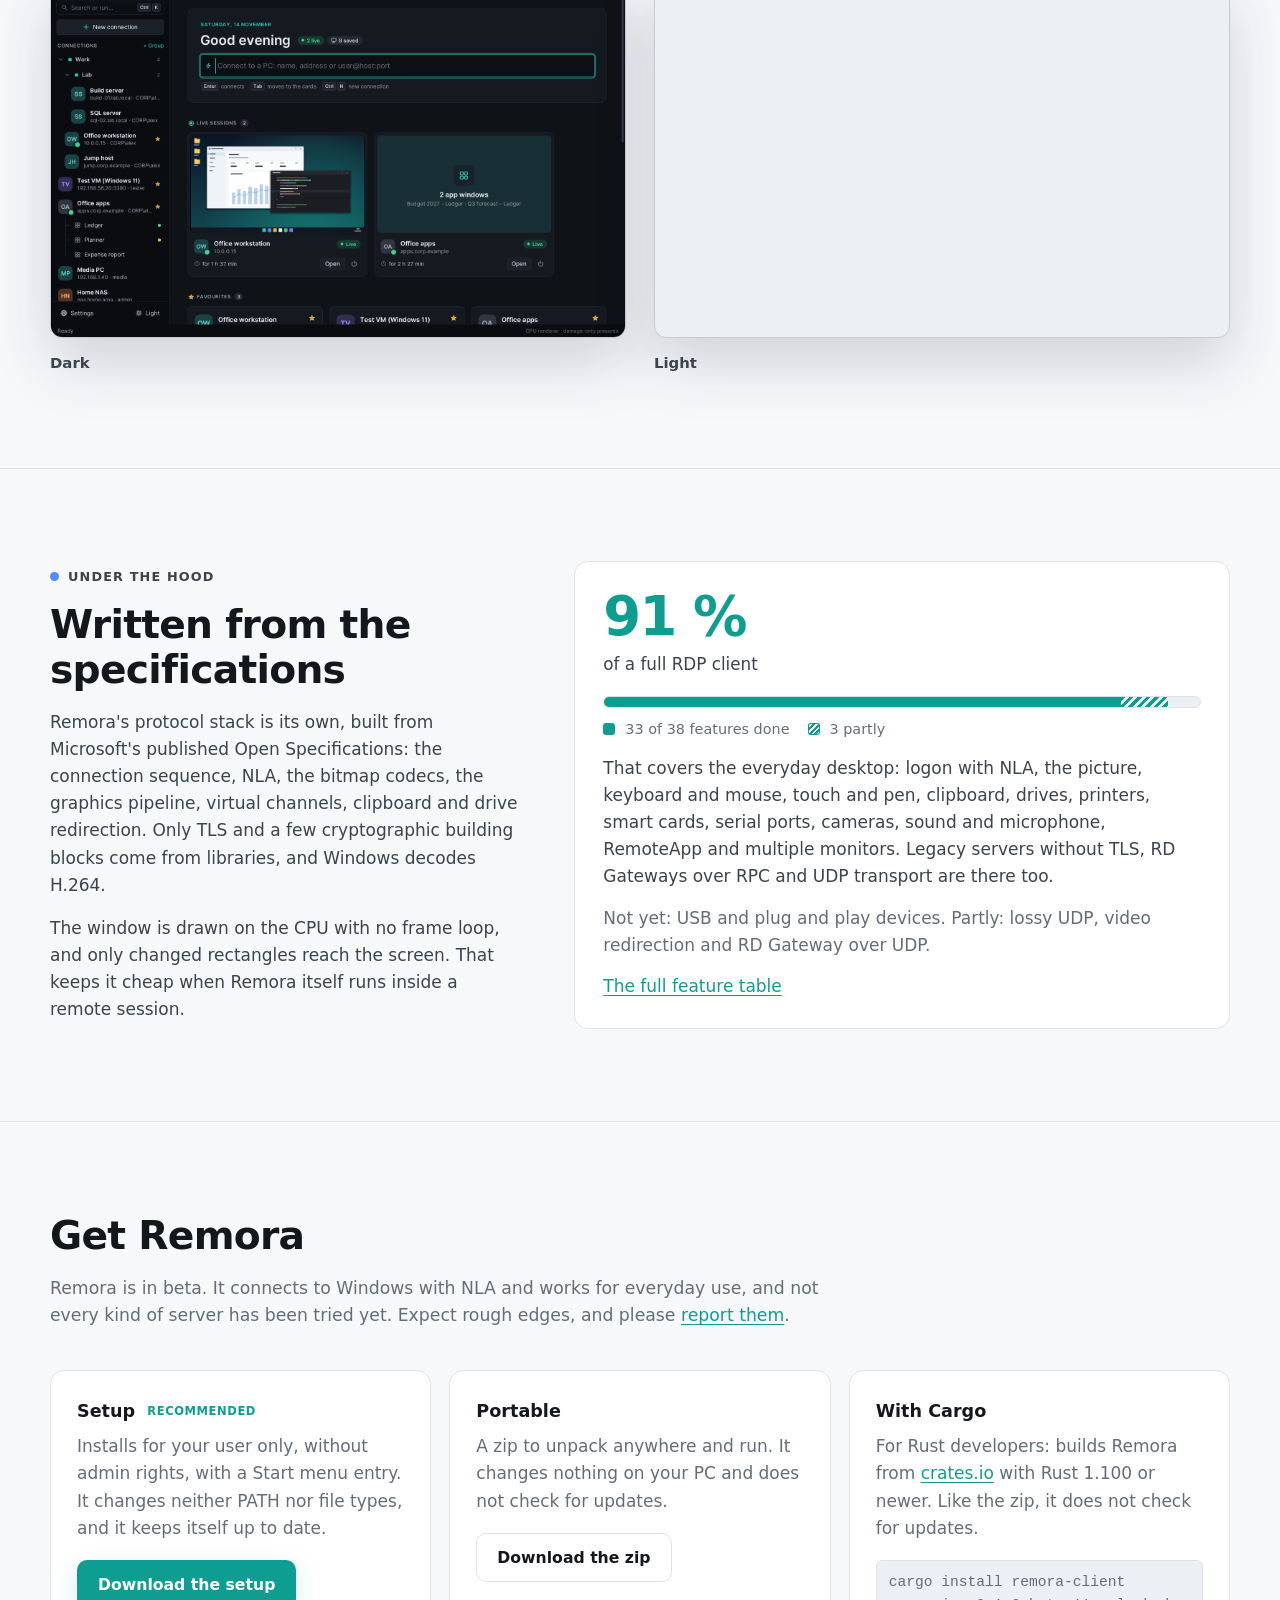
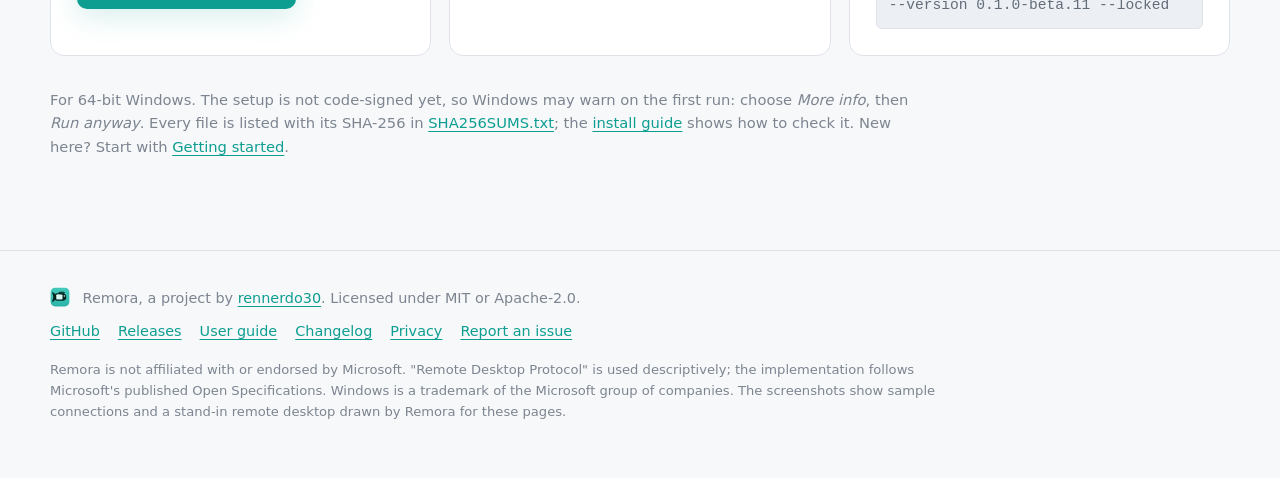
==== commit da6038ee: "Docs and website: install with cargo install remora-client README, docs/INSTALL.md and a third card " ====
--- a/website/index.html
+++ b/website/index.html
@@ -268,6 +268,11 @@
           <p>A zip to unpack anywhere and run. It changes nothing on your PC and does not check for updates.</p>
           <p class="cta"><a class="btn" href="https://github.com/rennerdo30/rdp-rs/releases" data-release="zip">Download the zip</a></p>
         </div>
+        <div class="dl">
+          <h3>With Cargo</h3>
+          <p>For Rust developers: builds Remora from <a href="https://crates.io/crates/remora-client">crates.io</a> with Rust 1.100 or newer. Like the zip, it does not check for updates.</p>
+          <p class="cmd"><code><span>cargo install remora-client</span> <span>--version 0.1.0-beta.11</span> <span>--locked</span></code></p>
+        </div>
       </div>
       <p class="fine">For 64-bit Windows. The setup is not code-signed yet, so Windows may warn on the first run: choose <em>More info</em>, then <em>Run anyway</em>. Every file is listed with its SHA-256 in <a href="https://github.com/rennerdo30/rdp-rs/releases" data-release="sums">SHA256SUMS.txt</a>; the <a href="https://github.com/rennerdo30/rdp-rs/blob/main/docs/INSTALL.md">install guide</a> shows how to check it. New here? Start with <a href="https://github.com/rennerdo30/rdp-rs/blob/main/docs/GETTING-STARTED.md">Getting started</a>.</p>
     </section>
--- a/website/style.css
+++ b/website/style.css
@@ -267,6 +267,9 @@
 .dl { background: var(--card); border: 1px solid var(--line); border-radius: var(--radius); padding: 26px; }
 .dl p { color: var(--muted); margin: 0 0 18px; }
 .dl .cta { justify-content: flex-start; margin: 0; }
+.dl .cmd { margin: 0; }
+.dl .cmd code { display: block; padding: 10px 12px; user-select: all; }
+.dl .cmd span { white-space: nowrap; }
 .tag { font-size: 0.72rem; font-weight: 700; text-transform: uppercase; letter-spacing: 0.05em; color: var(--accent); margin-left: 6px; vertical-align: 2px; }
 
 /* Footer */
